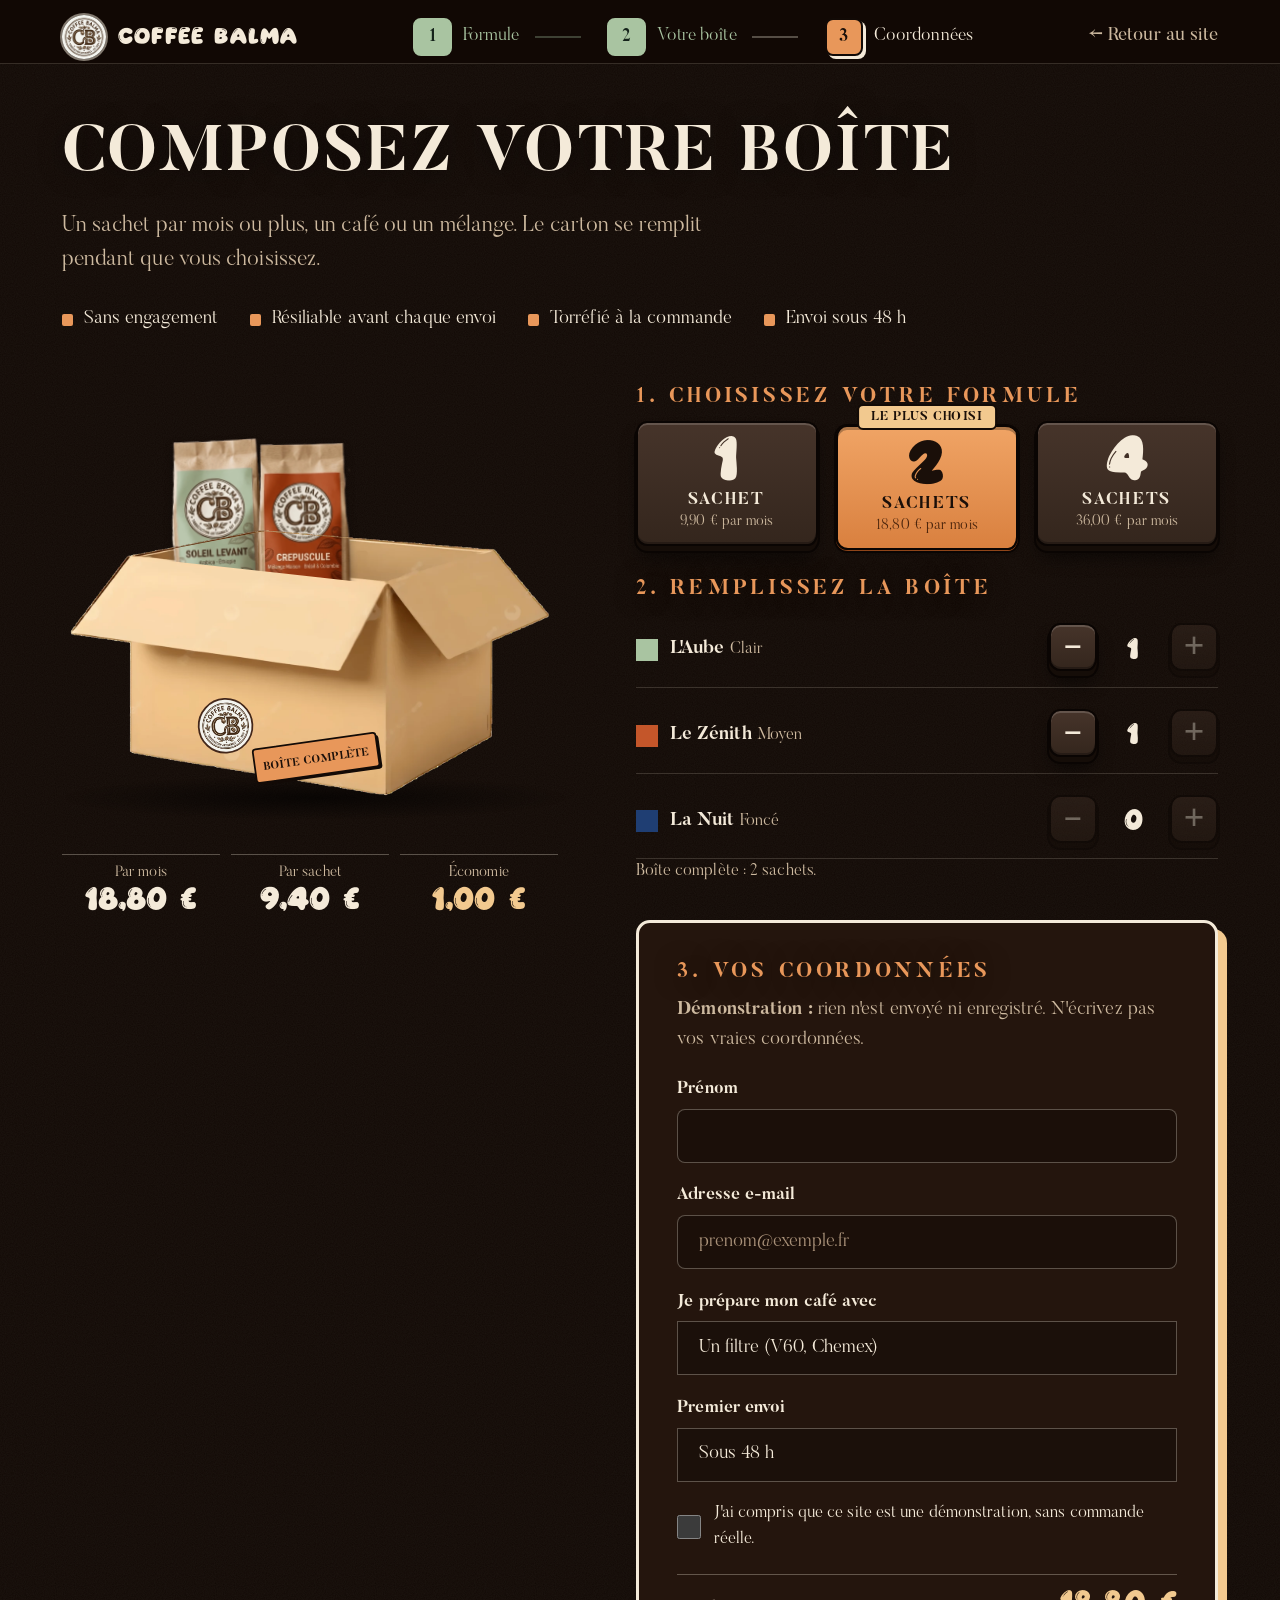
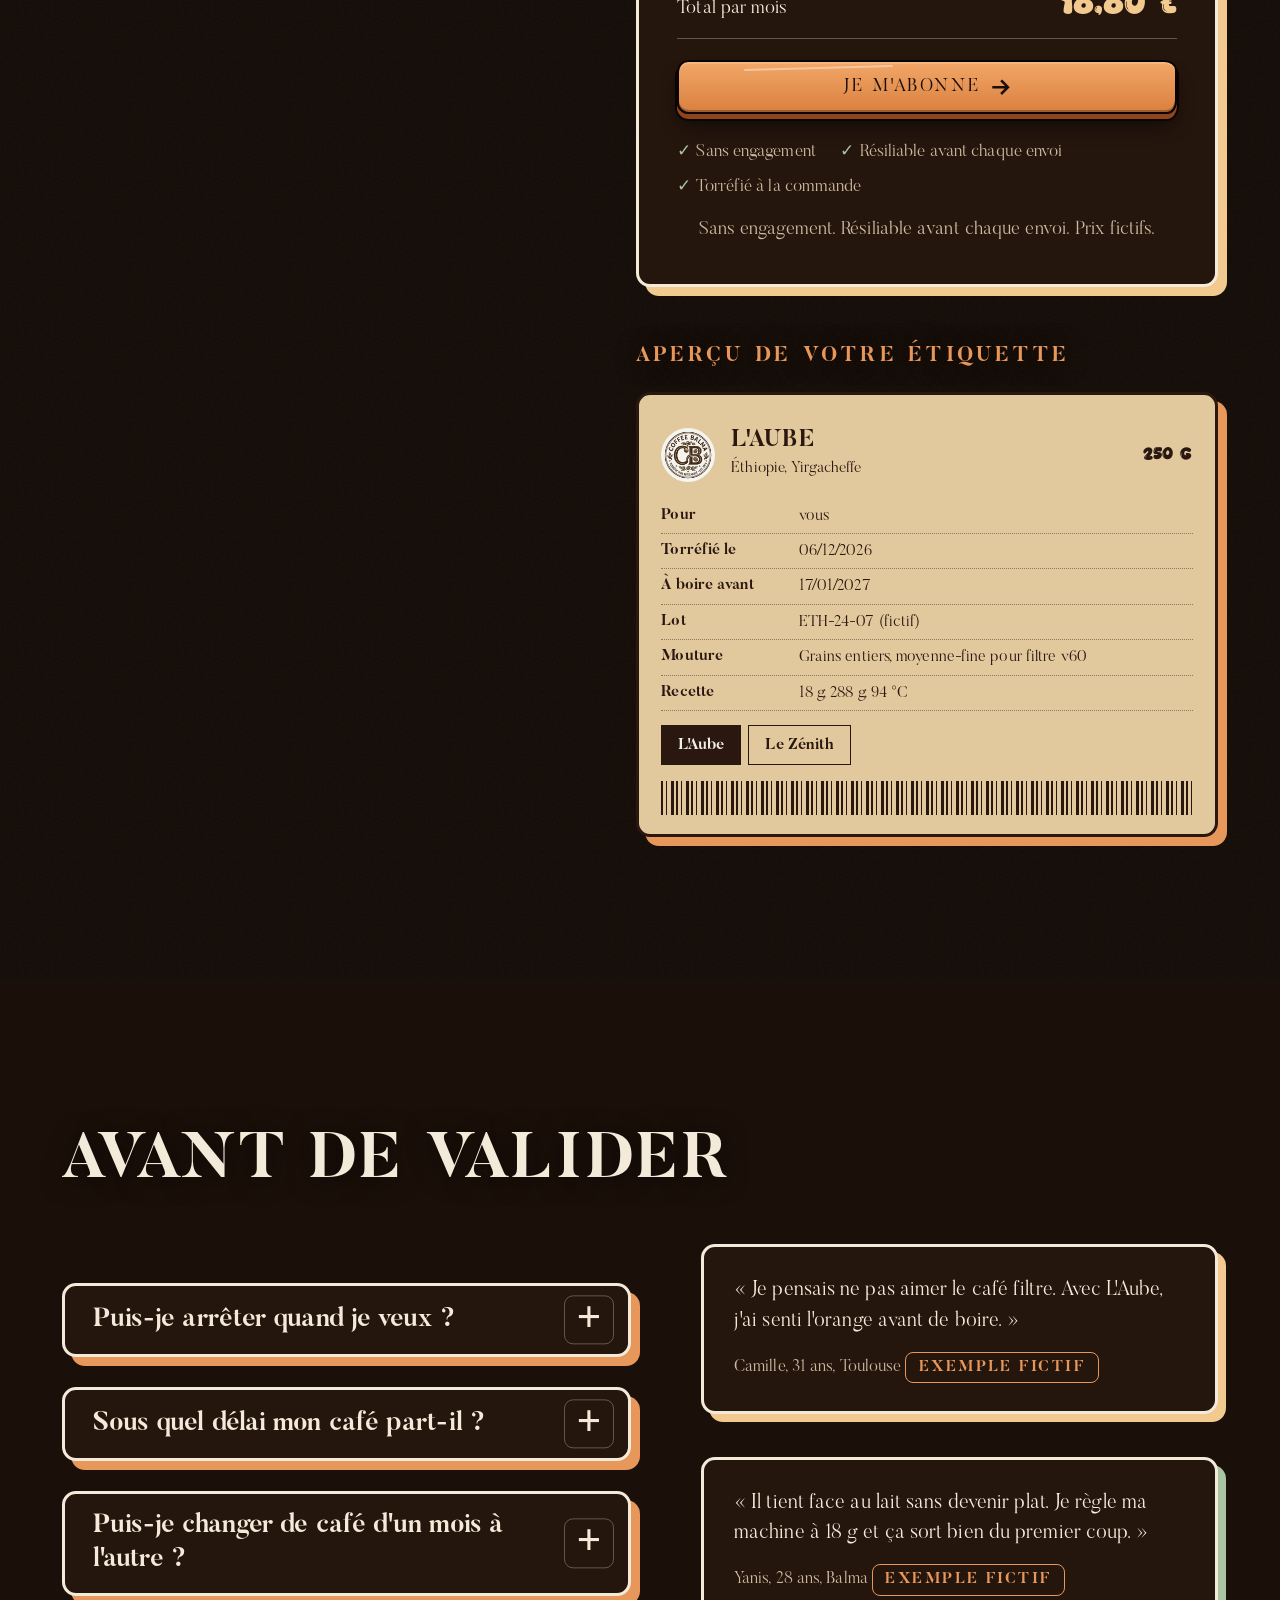
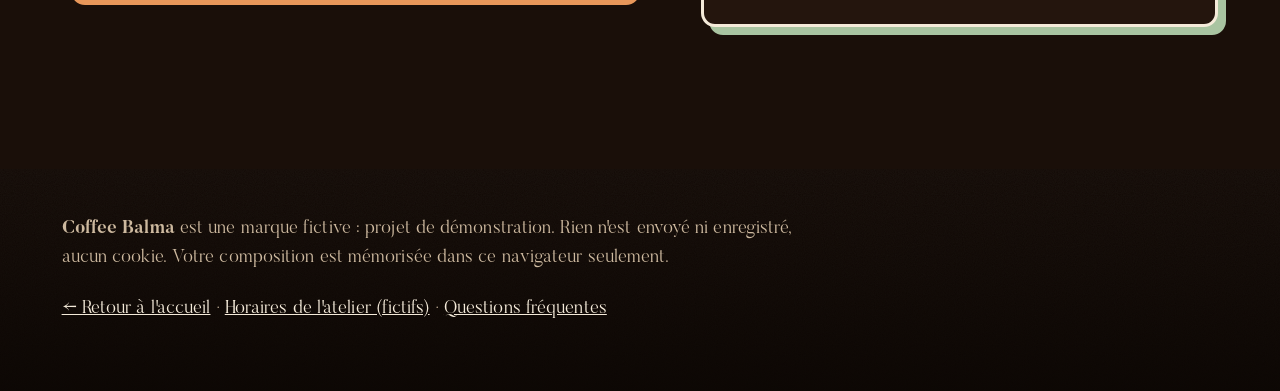
==== abonnement.html @ d4ac5055 "feat: page d'abonnement dédiée et vitrine orientée vente Découpe en deux pages : index.html (vitrine" ====
<!DOCTYPE html>
<html lang="fr">
<head>
<meta charset="utf-8">
<meta name="viewport" content="width=device-width, initial-scale=1">
<meta name="theme-color" content="#110905">
<title>Abonnement | Coffee Balma</title>
<meta name="description" content="Composez votre boîte Coffee Balma : un, deux ou quatre sachets par mois, sans engagement (démonstration, rien n'est envoyé).">
<link rel="icon" href="images/opt/logo-s.jpg" type="image/jpeg">
<link rel="preload" as="image" href="images/opt/logo-s.jpg" fetchpriority="high">
<link rel="preload" href="fonts/matcha-world.otf" as="font" type="font/otf" crossorigin>
<link rel="preload" href="fonts/butler-Rmn.woff2" as="font" type="font/woff2" crossorigin>
<link rel="preload" href="fonts/barlowc-700.woff2" as="font" type="font/woff2" crossorigin>
<script>
(function(){var r=document.documentElement;r.classList.add('js');
if(!matchMedia('(prefers-reduced-motion: reduce)').matches){r.classList.add('motion');}})();
</script>
<script>try{if(sessionStorage.getItem('cb-wipe'))document.documentElement.classList.add('cb-arrive')}catch(e){}</script>
<link rel="stylesheet" href="assets/site.css">

</head>
<body data-page="sub">
<a class="skip" href="#main">Aller au contenu</a>
<svg width="0" height="0" style="position:absolute" aria-hidden="true" focusable="false">
  <defs>
    <symbol id="tear" viewBox="0 0 1200 40" preserveAspectRatio="none"><path d="M0 40V24L40 17 95 26 150 14 220 23 280 12 350 25 410 15 470 24 540 13 600 22 660 14 730 25 790 16 850 24 920 12 990 23 1050 15 1110 25 1160 14 1200 21V40Z"/></symbol>
    <symbol id="arrow" viewBox="0 0 24 24"><path d="M3 12h16M13 5l7 7-7 7" fill="none" stroke="currentColor" stroke-width="3" stroke-linecap="square"/></symbol>
    <symbol id="book" viewBox="0 0 24 24"><path d="M4 4h7a2 2 0 0 1 2 2v14a2 2 0 0 0-2-2H4zM20 4h-7a2 2 0 0 0-2 2v14a2 2 0 0 1 2-2h7z" fill="none" stroke="currentColor" stroke-width="2.4" stroke-linejoin="round"/></symbol>
  </defs>
</svg>
<header class="topbar sub-bar">
  <div class="wrap">
    <a class="brand" href="index.html" data-wipe aria-label="Coffee Balma, retour à l'accueil"><img src="images/opt/logo-s.jpg" width="46" height="46" alt=""><span>Coffee Balma</span></a>
    <ol class="steps" id="steps" aria-label="Étapes de l'abonnement">
      <li class="on" aria-current="step"><b>1</b>Formule</li><li><b>2</b>Votre boîte</li><li><b>3</b>Coordonnées</li>
    </ol>
    <a class="sub-back" href="index.html" data-wipe>← Retour au site</a>
  </div>
  <div class="bar-prog" id="prog"></div>
</header>
<main id="main">
<section class="sub sub-page" id="abonnement" aria-labelledby="sub-h">
  <div class="wrap">
    <div class="sub-top">
      <h1 class="h2" id="sub-h">Composez votre boîte</h1>
      <p class="sub-lead">Un sachet par mois ou plus, un café ou un mélange. Le carton se remplit pendant que vous choisissez.</p>
      <ul class="assure-row"><li>Sans engagement</li><li>Résiliable avant chaque envoi</li><li>Torréfié à la commande</li><li>Envoi sous 48 h</li></ul>
    </div>
    <div class="resume" id="resume" hidden>
      <p><b>Vous aviez commencé une boîte.</b> <span id="resume-text"></span></p>
      <div class="resume-act"><button class="btn btn-sm btn-main" type="button" id="resume-yes">Reprendre</button><button class="btn btn-sm btn-line" type="button" id="resume-no">Recommencer</button></div>
    </div>
    <div class="sub-grid">
      <aside class="sub-aside" aria-label="Votre boîte">
        <div class="box" id="box" role="img" aria-label="Boîte en carton qui se remplit des sachets choisis">
              <svg id="box-svg" viewBox="140 430 1700 1430" aria-hidden="true" focusable="false">
                <defs>
                  <radialGradient id="bx-sh"><stop offset="0" stop-color="#000" stop-opacity=".6"/><stop offset="1" stop-color="#000" stop-opacity="0"/></radialGradient>
                  <clipPath id="bx-front"><path clip-rule="evenodd" d="M0 0H2000V2000H0Z M373 1011L833 924L1613 987L1247 1107Z"/></clipPath>
                  <clipPath id="bx-logo"><circle r="92"/></clipPath>
                </defs>
                <ellipse cx="1010" cy="1836" rx="860" ry="74" fill="url(#bx-sh)"/>
                <image href="images/opt/carton.webp" width="2000" height="2000"/>
                <g id="bx-ghosts"></g><g id="bx-bags"></g>
                <image href="images/opt/carton.webp" width="2000" height="2000" clip-path="url(#bx-front)"/>
                <g transform="translate(700 1590) rotate(-3)"><image href="images/opt/logo-s.jpg" x="-92" y="-92" width="184" height="184" clip-path="url(#bx-logo)"/><circle r="92" fill="none" stroke="#43271a" stroke-width="6"/></g>
                <g class="bx-seal" transform="translate(1010 1700) rotate(-8)"><rect x="-212" y="-58" width="424" height="116" rx="10" fill="#120a06" transform="translate(9 9)"/><rect x="-212" y="-58" width="424" height="116" rx="10" fill="#e8975a" stroke="#120a06" stroke-width="6"/><text y="16" text-anchor="middle" class="bx-seal-t">BOÎTE COMPLÈTE</text></g>
              </svg>
            </div>

        <dl class="board" id="board"></dl>
      </aside>
      <div class="sub-main">
        <form id="sub-form" novalidate aria-labelledby="sub-h">
          <div class="form-body">
            <fieldset style="border:0;margin:0;padding:0;min-width:0"><legend class="step-h">1. Choisissez votre formule</legend>
              <div class="plans" id="plans">
                <div class="plan"><input type="radio" name="plan" id="plan1" value="1"><label for="plan1"><b>1</b><span>sachet</span><em>9,90 € par mois</em></label></div>
                <div class="plan"><span class="plan-flag">Le plus choisi</span><input type="radio" name="plan" id="plan2" value="2" checked><label for="plan2"><b>2</b><span>sachets</span><em>18,80 € par mois</em></label></div>
                <div class="plan"><input type="radio" name="plan" id="plan4" value="4"><label for="plan4"><b>4</b><span>sachets</span><em>36,00 € par mois</em></label></div>
              </div></fieldset>
            <h2 class="step-h" style="margin-top:1.6rem">2. Remplissez la boîte</h2>
            <div class="mix" id="mix"></div>
            <p class="mix-note" id="mix-note" aria-live="polite"></p>
                                    

            <div class="form-card">
              <h2 class="step-h">3. Vos coordonnées</h2>
              <p class="hint"><b>Démonstration :</b> rien n'est envoyé ni enregistré. N'écrivez pas vos vraies coordonnées.</p>
              <div class="form-grid">
                <div class="field"><label for="f-name">Prénom</label><input type="text" id="f-name" name="prenom" autocomplete="off" aria-describedby="e-name"><p class="err" id="e-name">Indiquez un prénom, par exemple Camille.</p></div>
                <div class="field"><label for="f-mail">Adresse e-mail</label><input type="email" id="f-mail" name="mail" autocomplete="off" placeholder="prenom@exemple.fr" aria-describedby="e-mail"><p class="err" id="e-mail">Saisissez une adresse du type prenom@exemple.fr.</p></div>
                <div class="field"><label for="f-gear">Je prépare mon café avec</label><select id="f-gear" name="materiel"><option>Un filtre (V60, Chemex)</option><option>Un piston</option><option>Une machine espresso</option><option>Une cafetière italienne</option></select></div>
                <div class="field"><label for="f-start">Premier envoi</label><select id="f-start" name="envoi"><option>Sous 48 h</option><option>Au début du mois prochain</option></select></div>
                <div class="field"><div class="check"><input type="checkbox" id="f-ok" aria-describedby="e-ok"><label for="f-ok" style="margin:0;font-weight:400;font-size:.95rem">J'ai compris que ce site est une démonstration, sans commande réelle.</label></div><p class="err" id="e-ok">Cochez la case pour continuer.</p></div>
              </div>
              <div class="recap" aria-live="polite"><span>Total par mois</span><strong class="tabnum" id="recap-total">18,80 €</strong></div>
              <div class="form-actions"><button class="btn btn-main btn-block" type="submit">Je m'abonne <svg aria-hidden="true"><use href="#arrow"/></svg></button><ul class="trust"><li>Sans engagement</li><li>Résiliable avant chaque envoi</li><li>Torréfié à la commande</li></ul><p class="small-print">Sans engagement. Résiliable avant chaque envoi. Prix fictifs.</p></div>
            </div>
          </div>
          <div class="done" id="done" role="status" tabindex="-1">
            <div class="rain" id="rain" aria-hidden="true"></div>
            <h2>Bienvenue, <span id="done-name"></span></h2>
            <p id="done-text"></p>
            <ol class="next" id="next-steps"></ol>
            <p class="fiction">Rien n'a été envoyé ni enregistré : ce site est une démonstration.</p>
            <div class="done-actions"><a class="btn btn-main" href="index.html" data-wipe>Retour à l'accueil</a><button class="btn btn-line" type="button" id="done-reset">Composer une autre boîte</button></div>
          </div>
        </form>
        <div class="label-wrap"><h2 class="step-h">Aperçu de votre étiquette</h2>
        <div class="label" id="bag-label">
          <div class="lb-top"><img src="images/opt/logo-s.jpg" width="54" height="54" alt=""><div><b id="lb-cafe">Le Zénith</b><span id="lb-origin">Colombie, Huila</span></div><span class="lb-w">250 g</span></div>
          <dl class="lb-rows" id="lb-rows"></dl>
          <div class="lb-tabs" id="lb-tabs" role="group" aria-label="Étiquette d'un autre café de la boîte"></div>
          <div class="lb-bars" aria-hidden="true"></div>
        </div>
        </div>
      </div>
    </div>
  </div>
</section>
<section class="sub-proof" aria-labelledby="proof-h"><div class="wrap">
  <h2 class="h2" id="proof-h">Avant de valider</h2>
  <div class="proof-grid">
    <div class="faq">
      <details><summary>Puis-je arrêter quand je veux ?</summary><p>Oui. L'abonnement est sans engagement. Vous pouvez le suspendre ou l'arrêter avant le prochain envoi, sans frais.</p></details>
      <details><summary>Sous quel délai mon café part-il ?</summary><p>Sous 48 h après votre commande. Les fournées sont de 6 kg : le café ne dort pas en stock.</p></details>
      <details><summary>Puis-je changer de café d'un mois à l'autre ?</summary><p>Oui. Vous recomposez votre boîte avant chaque envoi : un seul café, ou un mélange des trois.</p></details>
    </div>
    <div class="proof-notes">
      <figure class="proof-note"><blockquote>« Je pensais ne pas aimer le café filtre. Avec L'Aube, j'ai senti l'orange avant de boire. »</blockquote><figcaption>Camille, 31 ans, Toulouse <span class="sample">Exemple fictif</span></figcaption></figure>
      <figure class="proof-note"><blockquote>« Il tient face au lait sans devenir plat. Je règle ma machine à 18 g et ça sort bien du premier coup. »</blockquote><figcaption>Yanis, 28 ans, Balma <span class="sample">Exemple fictif</span></figcaption></figure>
    </div>
  </div>
</div></section>
</main>
<footer class="foot sub-foot on-dark"><div class="wrap">
  <p><strong>Coffee Balma</strong> est une marque fictive : projet de démonstration. Rien n'est envoyé ni enregistré, aucun cookie. Votre composition est mémorisée dans ce navigateur seulement.</p>
  <p><a href="index.html" data-wipe>← Retour à l'accueil</a> · <a href="index.html#atelier">Horaires de l'atelier (fictifs)</a> · <a href="index.html#faq">Questions fréquentes</a></p>
</div></footer>
<script src="assets/core.js"></script>
<script src="assets/nav.js"></script>
<script src="assets/subscribe.js"></script>
</body>
</html>
---- assets/site.css ----
/* Matcha World : titres uniquement, en majuscules (ses lettres accentuées manquent : elles retombent sur Barlow Condensed).
   Coolvetica : tous les textes. */
@font-face{font-family:"MatchaWorld";src:url("../fonts/matcha-world.otf") format("opentype"),url("../fonts/matcha-world.ttf") format("truetype");font-display:block;unicode-range:U+0020-007E,U+00B0,U+20AC}
@font-face{font-family:"BodoniXT";src:url("../fonts/bodoni-xt.ttf") format("truetype");font-display:swap}
@font-face{font-family:"BebasNeue";src:url("../fonts/bebas-neue.ttf") format("truetype");font-display:swap}
@font-face{font-family:"OptimusPrinceps";src:url("../fonts/optimus-princeps.ttf") format("truetype");font-display:swap}
@font-face{font-family:"Butler";src:url("../fonts/butler-Lgt.woff2") format("woff2");font-weight:300;font-style:normal;font-display:swap}
@font-face{font-family:"Butler";src:url("../fonts/butler-Rmn.woff2") format("woff2");font-weight:400;font-style:normal;font-display:swap}
@font-face{font-family:"Butler";src:url("../fonts/butler-Med.woff2") format("woff2");font-weight:500;font-style:normal;font-display:swap}
@font-face{font-family:"Butler";src:url("../fonts/butler-Bd.woff2") format("woff2");font-weight:700;font-style:normal;font-display:swap}
@font-face{font-family:"Barlow Condensed";font-weight:700;font-style:normal;font-display:swap;src:url("../fonts/barlowc-700.woff2") format("woff2");unicode-range:U+0000-00FF,U+0131,U+0152-0153,U+02BB-02BC,U+02C6,U+02DA,U+02DC,U+2000-206F,U+20AC,U+2122,U+2191,U+2193,U+2212,U+2215}

/* Parti pris : « crema ». Torréfaction de nuit, sur fond espresso. Les boutons et contrôles sont des bulles de verre liquide, comme les bulles de crema.
   Typographie : Billion Dreams (script pinceau) pour les titres, Barlow Condensed en capitales pour boutons, étiquettes et chiffres, Barlow pour les textes. */
:root{
  --bg:#110905; --bg-2:#1a0f09; --bg-3:#26150c; --ink:#f4ead9; --ink-soft:#cdb99f; --mute:#a89078;
  --crema:#f2c98f; --copper:#e8975a; --rust:#b3441b; --kraft:#d8bd91; --paper:#f3efe6; --ink-d:#2a1710;
  --line:rgba(244,234,217,.16); --line-s:rgba(244,234,217,.3);
  --f-display:"MatchaWorld","Barlow Condensed","Arial Narrow",sans-serif;
  --f-script:var(--f-display);
  --f-cond:var(--f-sans);
  --f-sans:"Butler","Iowan Old Style","Palatino Linotype",Georgia,serif,-apple-system,"Segoe UI",Roboto,Arial,sans-serif;
  --sh1:#c2501f;--sh2:#8a3217;--sh3:#4d1d0b;
  --gutter:clamp(1.25rem,5vw,3.5rem);
  --section:clamp(4.5rem,3rem + 7vw,9rem);
  --bar:64px; --d:clamp(28px,5.5vw,84px);
  --stage-h:calc(100vh - var(--bar));
  --ease:cubic-bezier(.16,1,.3,1); --pop:cubic-bezier(.34,1.56,.64,1);
  --grain:url("data:image/svg+xml,%3Csvg xmlns='http://www.w3.org/2000/svg' width='160' height='160'%3E%3Cfilter id='n'%3E%3CfeTurbulence type='fractalNoise' baseFrequency='.9' numOctaves='2' stitchTiles='stitch'/%3E%3CfeColorMatrix values='0 0 0 0 1 0 0 0 0 .85 0 0 0 0 .7 0 0 0 .05 0'/%3E%3C/filter%3E%3Crect width='160' height='160' filter='url(%23n)'/%3E%3C/svg%3E");
  --glass:radial-gradient(120% 150% at 28% 8%,rgba(255,255,255,.30),rgba(255,255,255,.06) 42%,rgba(255,255,255,.02) 62%,rgba(240,160,90,.16) 100%);
  --glass-on:radial-gradient(120% 150% at 28% 8%,rgba(255,235,200,.75),rgba(240,150,80,.78) 46%,rgba(190,80,30,.88) 100%);
  --rim:conic-gradient(from 200deg,rgba(255,255,255,.85),rgba(240,170,100,.6),rgba(120,190,210,.5),rgba(255,255,255,.85),rgba(240,120,150,.5),rgba(255,255,255,.85));
}
@supports (height:100svh){:root{--stage-h:calc(100svh - var(--bar))}}
*,*::before,*::after{box-sizing:border-box}
html{scroll-behavior:smooth;scroll-padding-top:calc(var(--bar) + 8px);-webkit-text-size-adjust:100%;background:var(--bg);color-scheme:dark}
body{margin:0;font-family:var(--f-sans);font-size:1.0625rem;line-height:1.55;color:var(--ink);background:var(--bg) var(--grain);overflow-x:clip;font-synthesis:none;-webkit-font-smoothing:antialiased}
body:has(dialog[open]){overflow:hidden}
img,svg,canvas{display:block;max-width:100%}
img{height:auto}
h1,h2,h3,h4{font-family:var(--f-script);font-weight:400;letter-spacing:.005em;line-height:1.12;margin:0;text-wrap:balance}
p{margin:0}
a{color:inherit}
button{font:inherit;color:inherit}
ul,ol{margin:0;padding:0;list-style:none}
b,strong{font-weight:600}
:focus-visible{outline:3px solid var(--crema);outline-offset:3px;border-radius:12px}
.wrap{width:min(100% - 2*var(--gutter),1200px);margin-inline:auto}
.sr{position:absolute;width:1px;height:1px;overflow:hidden;clip-path:inset(50%);white-space:nowrap}
.skip{position:absolute;left:-999px;top:0;z-index:300;background:var(--crema);color:var(--ink-d);padding:.9rem 1.2rem;font-weight:600}
.skip:focus{left:0}
.hand{font-family:var(--f-sans);font-weight:500;font-size:clamp(1.15rem,1rem + .5vw,1.4rem);line-height:1.45;color:var(--crema)}
.fiction{font-size:.875rem;color:var(--ink-soft)}
.fiction b{color:var(--copper);font-weight:600}
.eyebrow{font:600 .95rem/1 var(--f-cond);letter-spacing:.2em;text-transform:uppercase;color:var(--copper)}
.tabnum{font-variant-numeric:tabular-nums}
.num{font-family:var(--f-cond);font-weight:700}

/* ===== Boutons : bulles de verre liquide ===== */
.btn,.chip,.ans,.otab,.roast-pick button,.hud-b,.icon-btn,.stepper button{position:relative;isolation:isolate;border:0;color:var(--ink);cursor:pointer;background:var(--glass);backdrop-filter:blur(14px) saturate(1.5);-webkit-backdrop-filter:blur(14px) saturate(1.5);
  box-shadow:inset 0 1.5px 1px rgba(255,255,255,.55),inset 0 -12px 20px rgba(240,150,80,.16),inset 0 0 0 1px rgba(255,255,255,.12),0 16px 32px rgba(0,0,0,.5);
  transition:transform .5s var(--pop),box-shadow .35s,background .3s,color .2s}
.btn::before,.chip::before,.ans::before,.otab::before,.roast-pick button::before,.icon-btn::before,.stepper button::before,.seg label::before,.plan label::before{content:"";position:absolute;inset:0;border-radius:inherit;padding:1.5px;background:var(--rim);opacity:.8;-webkit-mask:linear-gradient(#000 0 0) content-box,linear-gradient(#000 0 0);-webkit-mask-composite:xor;mask:linear-gradient(#000 0 0) content-box exclude,linear-gradient(#000 0 0);pointer-events:none;z-index:-1}
.btn::after,.chip::after,.ans::after,.otab::after,.seg label::after,.plan label::after,.icon-btn::after{content:"";position:absolute;left:9%;top:7%;width:40%;height:34%;border-radius:50%;background:radial-gradient(ellipse at 50% 45%,rgba(255,255,255,.7),rgba(255,255,255,0) 72%);transform:rotate(-10deg);pointer-events:none;z-index:-1}
.btn{display:inline-flex;align-items:center;justify-content:center;gap:.7rem;min-height:58px;padding:.5rem 2.1rem;border-radius:999px;font:400 1.6rem/1 var(--f-script);letter-spacing:.02em;text-decoration:none}
.btn:hover{transform:scale(1.07,.93)}
.btn:active{transform:scale(.94,1.06);transition-duration:.12s}
.btn svg{width:1.15em;height:1.15em;flex:none;transition:transform .35s var(--pop)}
.btn:hover svg{transform:translateX(5px)}
.btn-main{background:var(--glass-on);color:#fff;text-shadow:0 1px 0 rgba(80,25,5,.5);box-shadow:inset 0 1.5px 1px rgba(255,255,255,.8),inset 0 -14px 22px rgba(120,40,10,.45),inset 0 0 0 1px rgba(255,220,170,.4),0 18px 44px rgba(224,137,74,.38),0 0 0 6px rgba(224,137,74,.08)}
.btn-line,.btn-cream{}
.btn-sm{min-height:48px;padding:.3rem 1.4rem;font-size:1.3rem}
.btn-block{width:100%}
.link-btn{background:none;border:0;padding:0;min-height:48px;font-weight:600;text-decoration:underline;text-underline-offset:4px;text-decoration-thickness:2px;cursor:pointer;color:var(--crema)}
.link-btn:hover{color:#fff}
.pop-b{position:absolute;border-radius:50%;pointer-events:none;border:1.5px solid rgba(255,235,200,.85);background:radial-gradient(circle at 30% 30%,rgba(255,255,255,.6),rgba(255,255,255,0) 60%);animation:pop-b .8s ease-out forwards;z-index:3}
@keyframes pop-b{from{transform:translate(0,0) scale(.3);opacity:1}to{transform:translate(var(--tx),var(--ty)) scale(1);opacity:0}}
.icon-btn{display:inline-flex;align-items:center;justify-content:center;gap:.5rem;min-width:48px;min-height:48px;padding:0 .8rem;border-radius:999px;font:600 .9rem/1 var(--f-cond);letter-spacing:.14em;text-transform:uppercase}
.icon-btn:hover{transform:scale(1.08,.92)}
.icon-btn[aria-pressed="true"]{background:var(--glass-on);color:#fff}
.icon-btn svg{width:22px;height:22px;flex:none}
.icon-btn .lbl{display:none}

/* ===== Barre ===== */
.topbar{position:sticky;top:0;z-index:70;height:var(--bar);background:rgba(17,9,5,.55);backdrop-filter:blur(18px) saturate(1.4);-webkit-backdrop-filter:blur(18px) saturate(1.4);border-bottom:1px solid var(--line)}
.topbar .wrap{display:flex;align-items:center;justify-content:space-between;gap:.6rem;height:100%}
.bar-prog{position:absolute;left:0;bottom:-1px;height:3px;width:100%;background:linear-gradient(90deg,var(--copper),var(--crema));transform-origin:0 50%;transform:scaleX(0)}
.brand{display:flex;align-items:center;gap:.7rem;text-decoration:none;min-height:48px;min-width:48px;font:400 1.7rem/1 var(--f-script)}
.brand img{width:44px;height:44px;border-radius:50%;box-shadow:0 0 0 2px rgba(244,234,217,.5)}
.brand span{display:none}
.nav-d{display:none}
.bar-tools{display:flex;align-items:center;gap:.5rem}
.menu-pop{position:fixed;inset:var(--bar) 0 auto 0;margin:0;width:100%;max-width:none;border:0;border-bottom:1px solid var(--line);background:rgba(17,9,5,.92);backdrop-filter:blur(20px);padding:1rem var(--gutter) 1.4rem;color:var(--ink)}
.menu-pop::backdrop{background:rgba(0,0,0,.5)}
.menu-pop a{display:flex;align-items:center;min-height:56px;font:400 2rem/1 var(--f-script);text-decoration:none;border-bottom:1px solid var(--line)}
.menu-pop a:hover{color:var(--crema)}

.motion .pin{position:sticky;top:var(--bar);height:var(--stage-h)}

/* ===== Animation d'arrivée : la fiche de fournée ===== */
.intro{display:none}
.motion .intro{display:block;position:fixed;inset:0;z-index:500;overflow:hidden}
.intro::before,.intro::after{content:"";position:absolute;left:0;right:0;height:50.2%;background:rgba(17,9,5,.95);transition:transform .95s cubic-bezier(.76,0,.24,1) .2s;z-index:0}
.intro::before{top:0}
.intro::after{bottom:0}
.intro.go::before{transform:translateY(-101%)}
.intro.go::after{transform:translateY(101%)}
.intro.out{visibility:hidden;pointer-events:none}
.ti-wrap{position:absolute;inset:0;z-index:1;padding:clamp(1.5rem,4vw,3.5rem);display:grid;grid-template-rows:auto 1fr auto;gap:1rem;transition:opacity .3s}
.intro.go .ti-wrap{opacity:0}
.ticket-i{justify-self:start;min-width:min(100%,27rem);border:1px solid var(--line-s);padding:1rem 1.2rem;font:500 .95rem/1.5 var(--f-sans);transition:border-color .2s}
.ticket-i .ti-head{font:600 1rem var(--f-cond);letter-spacing:.2em;text-transform:uppercase;color:var(--copper);border-bottom:1px dashed var(--line-s);padding-bottom:.5rem;margin-bottom:.5rem}
.ti-rows{margin:0}
.ti-rows div{display:grid;grid-template-columns:6.5rem 1fr;padding:.12rem 0}
.ti-rows dt{color:var(--mute)}
.ti-rows dd{margin:0;font-weight:600;font-variant-numeric:tabular-nums}
.intro.crack .ticket-i{border-color:var(--copper)}
.ti-flash{position:absolute;inset:0;background:var(--copper);opacity:0;pointer-events:none;z-index:2}
.intro.crack .ti-flash{animation:flash .6s ease-out}
@keyframes flash{0%{opacity:.2}100%{opacity:0}}
.ti-chart{position:relative;align-self:end;width:100%;height:min(44vh,380px)}
.ti-chart::after{content:"";position:absolute;left:0;right:0;bottom:0;height:1px;background:var(--line-s)}
.ti-curve{position:absolute;inset:0;width:100%;height:100%;overflow:visible}
.ti-curve path{fill:none;stroke:var(--copper);stroke-width:3;vector-effect:non-scaling-stroke;stroke-linecap:round;stroke-linejoin:round}
.ti-dot{position:absolute;left:0;top:0;width:12px;height:12px;margin:-6px 0 0 -6px;background:var(--crema);will-change:transform}
.ti-big{display:flex;align-items:baseline;gap:1.2rem;font:700 clamp(5rem,13vw,12rem)/.85 var(--f-cond);color:var(--ink)}
.ti-big small{font-size:.3em;color:var(--copper)}
.ti-big em{font:500 clamp(1rem,1.4vw,1.4rem)/1.3 var(--f-sans);font-style:normal;color:var(--ink-soft);letter-spacing:0}
.intro .skip-i{position:absolute;right:clamp(1.5rem,4vw,3.5rem);top:clamp(1.5rem,4vw,3.5rem);z-index:3}
/* ===== Scène A : plongée dans les grains ===== */
.hero-track{position:relative}
.motion .hero-track{height:calc(var(--stage-h)*2.6)}
.hero-stage{position:relative;overflow:clip;isolation:isolate;min-height:var(--stage-h);background:#0c0603;display:flex;flex-direction:column;justify-content:center}
.motion .hero-stage{min-height:0}
.hero-bg{position:absolute;inset:-3%;z-index:0}
.hero-bg img{width:100%;height:100%;object-fit:cover;filter:brightness(.6) saturate(1.15)}
.hero-vig{position:absolute;inset:0;z-index:1;background:radial-gradient(85% 75% at 50% 48%,rgba(12,6,3,0) 0%,rgba(12,6,3,.55) 72%,rgba(12,6,3,.95) 100%),linear-gradient(180deg,rgba(12,6,3,.55),rgba(12,6,3,0) 28%,rgba(12,6,3,.9))}
.fbeans{position:absolute;inset:0;z-index:2;pointer-events:none}
.fb{position:absolute;left:var(--x);top:var(--y);width:var(--s);aspect-ratio:100/140;filter:blur(var(--b,0px))}
.fb svg{width:100%;height:100%;transform:rotate(var(--r));filter:drop-shadow(0 18px 18px rgba(0,0,0,.5))}
.hero-intro{position:relative;z-index:4;display:grid;gap:clamp(.7rem,2svh,1.3rem);justify-items:start;padding:clamp(1.2rem,4svh,3rem) var(--gutter) clamp(2rem,6svh,4rem);width:min(100%,1320px);margin-inline:auto}
.hero-word{display:grid;font-size:min(25vw,17svh);line-height:.92;padding-top:.04em;text-shadow:0 8px 40px rgba(0,0,0,.6)}
.hero-word .w{display:block;padding:.08em .15em .12em 0;margin-right:-.15em}
.hero-word .b{padding-left:.7em;color:var(--crema)}
.motion .hero-word .w>span{display:block;transform:translateY(105%);opacity:0;transition:transform 1.2s var(--ease),opacity .8s}
.motion .hero-word .w{overflow:clip}
.motion .ready .hero-word .w>span{transform:none;opacity:1}
.motion .ready .hero-word .b>span{transition-delay:.18s}
.hero-tag{max-width:26ch;font-size:clamp(1.25rem,1.05rem + .8vw,1.6rem);color:var(--ink);font-family:var(--f-sans);font-weight:500;line-height:1.45}
.hero-cta{display:flex;flex-wrap:wrap;gap:.9rem 1rem;align-items:center}
.motion .hero-tag,.motion .hero-cta .btn,.motion .hero-price{opacity:0;transform:translateY(24px) scale(.9);transition:transform .9s var(--pop),opacity .6s}
.motion .ready .hero-tag{opacity:1;transform:none;transition-delay:.45s}
.motion .ready .hero-cta .btn{opacity:1;transform:none}
.motion .ready .hero-cta .btn:nth-child(1){transition-delay:.7s}
.motion .ready .hero-cta .btn:nth-child(2){transition-delay:.85s}
.motion .ready .hero-price{opacity:1;transform:none;transition-delay:1s}
.motion .ready .hero-cta .btn:hover{transition-delay:0s}
.hero-price{font-size:.95rem;color:var(--ink-soft);max-width:44ch;line-height:1.4}
.hero-price b{color:var(--crema)}
.badge{position:absolute;z-index:4;right:var(--gutter);top:.9rem;width:clamp(92px,24vw,168px);aspect-ratio:1}
@media (min-width:900px){.badge{top:auto;bottom:clamp(1.5rem,5svh,3.5rem)}}
.badge svg{position:absolute;inset:0;width:100%;height:100%;animation:spin 30s linear infinite}
.badge text{font:600 11.4px var(--f-cond);letter-spacing:.2em;fill:var(--ink);text-transform:uppercase}
.badge img{position:absolute;inset:19%;width:62%;height:62%;border-radius:50%;box-shadow:0 0 0 2px rgba(244,234,217,.6),0 10px 30px rgba(0,0,0,.5)}
@keyframes spin{to{transform:rotate(360deg)}}
.scroll-b{position:absolute;z-index:4;left:50%;bottom:1.1rem;translate:-50% 0;display:none;width:44px;height:68px;border-radius:999px;border:1.5px solid var(--line-s);background:var(--glass);backdrop-filter:blur(8px)}
.scroll-b::after{content:"";position:absolute;left:50%;top:12px;width:12px;height:12px;margin-left:-6px;border-radius:50%;background:var(--crema);animation:bob 1.8s ease-in-out infinite}
@keyframes bob{50%{transform:translateY(26px);opacity:.3}}
.hero-outro{position:relative;z-index:5;padding:2rem var(--gutter) 3rem;width:min(100%,1320px);margin-inline:auto}
.hero-outro h2{font-size:clamp(2.8rem,1.4rem + 6vw,6.4rem);line-height:1.08;max-width:14ch;text-shadow:0 8px 40px rgba(0,0,0,.7)}
.hero-outro .btn{margin-top:1.4rem}
.motion .hero-outro{position:absolute;left:0;right:0;bottom:clamp(1.2rem,6svh,4rem);padding:0 var(--gutter);opacity:0;visibility:hidden}
.motion .scroll-b{display:block}
.hero-static-note{display:none}
@media (min-width:900px){.hero-word{font-size:min(13vw,22svh)}.hero-word .b{padding-left:1.4em}}

/* Bandeau */
.marquee-wrap{position:relative;z-index:2;padding-block:clamp(1.6rem,3vw,2.6rem);overflow:clip}
.marquee{width:106%;margin-left:-3%;transform:rotate(-1.6deg);overflow:hidden;white-space:nowrap;background:linear-gradient(90deg,#8d3a15,#c56a2c,#8d3a15);box-shadow:0 14px 40px rgba(0,0,0,.5),inset 0 1px 0 rgba(255,255,255,.3)}
.marquee-in{display:inline-flex;align-items:center;animation:run 50s linear infinite;padding-block:.65rem}
.marquee:hover .marquee-in{animation-play-state:paused}
.marquee span{display:inline-flex;align-items:center;gap:1.4rem;padding-right:1.4rem;font:700 clamp(1.4rem,1rem + 1.6vw,2.2rem)/1.15 var(--f-cond);letter-spacing:.14em;text-transform:uppercase;color:#fff3e0}
.marquee svg{width:.7em;height:1em;fill:#2a1208;flex:none;transform:rotate(30deg)}
@keyframes run{to{transform:translateX(-50%)}}

.sec{padding-block:var(--section)}
.h2{font-size:clamp(3rem,1.6rem + 6.6vw,7rem);line-height:1.08;padding-top:.05em}
.lead{font-size:clamp(1.5rem,1.2rem + 1.2vw,2.1rem)}
.diag{position:relative;clip-path:polygon(0 var(--d),100% 0,100% calc(100% - var(--d)),0 100%);margin-block:calc(-1*var(--d)/2);padding-block:calc(var(--section) + var(--d)/2)}
.diag-up{clip-path:polygon(0 0,100% var(--d),100% 100%,0 calc(100% - var(--d)))}
.tear{display:none}

/* ===== Histoire ===== */
.story{position:relative;padding-top:calc(var(--section)*.7);padding-bottom:var(--section)}
.story-top{display:grid;gap:1.6rem;align-items:end}
.story-top .h2 span{color:var(--crema)}
.points{margin-top:clamp(2.4rem,6vw,5rem);display:grid;gap:clamp(1rem,2vw,1.6rem)}
.point{position:relative;display:grid;gap:.4rem 2rem;padding:clamp(1.4rem,3vw,2.2rem);border-radius:36px 120px 36px 120px;background:var(--glass);backdrop-filter:blur(12px);box-shadow:inset 0 1.5px 1px rgba(255,255,255,.35),inset 0 0 0 1px rgba(255,255,255,.1),0 24px 50px rgba(0,0,0,.4);align-items:center;overflow:hidden}
.point::after{content:"";position:absolute;left:5%;top:4%;width:30%;height:30%;border-radius:50%;background:radial-gradient(ellipse,rgba(255,255,255,.3),rgba(255,255,255,0) 70%);pointer-events:none}
.point .big{font:700 clamp(4.8rem,3rem + 9vw,10rem)/.9 var(--f-cond);color:var(--crema);letter-spacing:-.01em}
.point .big small{font-size:.38em;margin-left:.08em;color:var(--copper);letter-spacing:.06em;text-transform:uppercase}
.point h3{font-size:clamp(2rem,1.5rem + 2vw,3.2rem)}
.point p{max-width:46ch;margin-top:.5rem;color:var(--ink-soft)}
@media (min-width:900px){
  .story-top{grid-template-columns:1.25fr 1fr;gap:4rem}
  .point{grid-template-columns:minmax(0,.8fr) minmax(0,1.2fr)}
  .point:nth-child(2){margin-left:clamp(0rem,9vw,8rem);border-radius:120px 36px 120px 36px}
  .point:nth-child(3){margin-left:clamp(0rem,18vw,16rem)}
}
.story-sign{margin-top:1.8rem;display:flex;flex-wrap:wrap;align-items:center;gap:.8rem 1.4rem}
.sample{display:inline-block;font:600 .9rem/1 var(--f-cond);letter-spacing:.16em;text-transform:uppercase;color:var(--copper);border:1.5px solid var(--copper);padding:.4rem .7rem;border-radius:999px}

.bleed{position:relative;height:clamp(340px,72svh,700px);overflow:clip;background:var(--bg);color:var(--ink)}
.bleed img{position:absolute;left:0;top:-10%;width:100%;height:120%;object-fit:cover;will-change:transform;filter:brightness(.7)}
.bleed::after{content:"";position:absolute;inset:0;background:linear-gradient(90deg,rgba(17,9,5,.85),rgba(17,9,5,.1) 75%),linear-gradient(0deg,rgba(17,9,5,.9),rgba(17,9,5,0) 40%)}
.bleed .wrap{position:relative;z-index:2;height:100%;display:flex;flex-direction:column;justify-content:flex-end;padding-bottom:clamp(2rem,6vw,4.4rem)}
.bleed h2{font-size:clamp(2.8rem,1.2rem + 7vw,7.6rem);max-width:13ch;line-height:1.08;padding-top:.06em}
.bleed p{margin-top:1rem;font-size:.9rem;color:var(--ink-soft)}

/* ===== Scène B ===== */
.sb-track{position:relative}
.motion .sb-track{height:calc(var(--stage-h)*6.4)}
.sb-stage{position:relative;background:radial-gradient(70% 60% at 25% 40%,rgba(224,137,74,.16),rgba(17,9,5,0) 70%),var(--bg);overflow:clip}
.sb-head{padding:calc(var(--section)*.6) 0 1.5rem}
.motion .sb-head{position:absolute;width:1px;height:1px;overflow:hidden;clip-path:inset(50%);padding:0}
.sb-hud{display:none}
.motion .sb-hud{display:flex;position:absolute;z-index:8;left:var(--gutter);right:var(--gutter);top:.5rem;gap:.35rem}
.sb-hud button{flex:1;min-height:48px;padding:.2rem .3rem;background:none;border:0;border-top:3px solid var(--line);cursor:pointer;text-align:left;font:600 .85rem/1.1 var(--f-cond);letter-spacing:.14em;text-transform:uppercase;color:var(--mute);transition:color .2s,border-color .2s}
.sb-hud button b{display:block;font:700 1.25rem var(--f-cond);color:inherit}
.sb-hud button span{display:none}
.sb-hud button[aria-current="step"]{color:var(--crema);border-top-color:var(--copper)}
.sb-s{position:relative;display:grid;gap:1.4rem;padding:2.4rem var(--gutter) 3rem;width:min(100%,1200px);margin-inline:auto;border-top:1px solid var(--line)}
.motion .sb-s{position:absolute;inset:0;border:0;grid-template-rows:minmax(0,38%) auto minmax(0,1fr);gap:.7rem;padding:3.6rem var(--gutter) 1rem}
.sb-media{position:relative;overflow:hidden;aspect-ratio:4/3;border-radius:9999px;background:var(--bg-3);box-shadow:0 0 0 1.5px rgba(255,255,255,.5),0 0 0 8px rgba(255,255,255,.06),0 30px 80px rgba(0,0,0,.6),0 0 90px rgba(224,137,74,.2)}
.sb-media::after{content:"";position:absolute;inset:0;border-radius:inherit;box-shadow:inset 0 3px 3px rgba(255,255,255,.5),inset 0 -30px 50px rgba(240,150,80,.22);pointer-events:none;background:radial-gradient(ellipse at 28% 12%,rgba(255,255,255,.32),rgba(255,255,255,0) 38%)}
.motion .sb-media{aspect-ratio:auto;min-height:0;width:min(100%,520px);justify-self:center}
.sb-media>img,.sb-media>.sb-art{position:absolute;inset:0;width:100%;height:100%;object-fit:cover}
.sb-art{display:grid;place-items:center;background:radial-gradient(circle at 50% 40%,#3a2214,#1a0f09)}
.sb-copy h3{font-size:clamp(2.6rem,1.6rem + 4vw,5rem);line-height:1.08;padding-top:.05em}
.sb-copy h3 i{font-style:normal;color:var(--crema)}
.sb-copy p{margin-top:.6rem;max-width:42ch;color:var(--ink-soft)}
.sb-panel{min-height:0;align-self:start}
.facts{display:grid;border-top:1px solid var(--line-s)}
.facts div{display:flex;justify-content:space-between;align-items:baseline;gap:1rem;padding:.55rem 0;border-bottom:1px solid var(--line);font-size:.98rem}
.facts dt{color:var(--ink-soft)}
.facts dd{margin:0;font-weight:600;text-align:right;color:var(--ink)}
.motion .sb-copy p{font-size:1rem;line-height:1.45}
.motion .sb-copy h3{font-size:clamp(2.4rem,1.3rem + 3.4vw,4rem)}
@media (max-width:899px){
  .motion .sb-copy p{max-width:none}
  .motion .sb-s[data-i="2"]{grid-template-rows:minmax(0,26%) auto minmax(0,1fr)}
  .motion .sb-s[data-i="2"] .sb-copy p{position:absolute;width:1px;height:1px;overflow:hidden;clip-path:inset(50%)}
  .motion .sb-s[data-i="2"] .sb-copy h3{font-size:clamp(2.2rem,9vw,2.8rem)}
}
@media (min-width:900px){
  .motion .sb-s{grid-template-columns:minmax(0,5fr) minmax(0,6fr);grid-template-rows:minmax(0,1fr) minmax(0,auto);column-gap:clamp(2rem,5vw,5rem);padding-top:4.4rem;padding-bottom:1.6rem}
  .motion .sb-media{grid-row:1/3;width:min(100%,520px);height:100%;align-self:stretch}
  .motion .sb-copy{align-self:end}
  .sb-hud button span{display:inline}
}
.sb-bean{position:absolute;z-index:2;right:10%;bottom:7%;width:clamp(64px,18vw,112px);aspect-ratio:1;border-radius:50%;display:grid;place-items:center;background:radial-gradient(circle at 30% 24%,rgba(255,255,255,.5),rgba(255,255,255,.08) 48%,rgba(17,9,5,.45));box-shadow:inset 0 2px 2px rgba(255,255,255,.6),0 0 0 1.5px rgba(255,235,200,.5),0 14px 30px rgba(0,0,0,.5)}
.sb-bean svg{width:50%;height:auto;transform:rotate(24deg)}
.bean-fill{fill:#7d8a4a;--crease:#2a1710}
.roast-read{display:flex;flex-wrap:wrap;gap:.2rem 1.4rem;align-items:center}
.roast-temp{font:700 clamp(3rem,2rem + 3vw,4.8rem)/.95 var(--f-cond);min-width:3.4ch;color:var(--crema)}
.roast-temp small{font-size:.45em;color:var(--copper);margin-left:.1em}
.roast-meta{font-size:.95rem;color:var(--ink-soft);display:grid}
.roast-meta b{color:var(--ink);font-family:var(--f-cond);font-size:1.3rem}
.chart{position:relative;margin-top:.3rem;aspect-ratio:360/178;width:100%}
.chart svg{position:absolute;inset:0;width:100%;height:100%;overflow:visible}
.axis text{font:500 10px var(--f-sans);fill:var(--mute)}
.axis line,.axis path{stroke:var(--line);stroke-width:1;fill:none}
.phase-lbl{font:600 11px var(--f-cond);fill:var(--ink-soft);letter-spacing:.12em;text-transform:uppercase}
.curve-glow{filter:drop-shadow(0 0 6px rgba(240,150,80,.9))}
.roast-pick{display:flex;gap:.5rem;margin-top:.6rem}
.roast-pick button{flex:1;min-height:48px;border-radius:999px;font:400 1.35rem/1 var(--f-script);letter-spacing:.02em}
.roast-pick button:hover{transform:scale(1.05,.95)}
.roast-pick button[aria-pressed="true"],.chip[aria-pressed="true"],.otab[aria-pressed="true"]{background:var(--glass-on);color:#fff;text-shadow:0 1px 0 rgba(80,25,5,.5)}
.degas{position:relative;height:84px;margin-top:.4rem}
.degas i{position:absolute;bottom:0;left:calc(var(--x)*1%);width:var(--s);height:var(--s);border:1.5px solid var(--crema);border-radius:50%;opacity:0;animation:bub 4.2s linear infinite;animation-delay:var(--d)}
@keyframes bub{0%{transform:translateY(0);opacity:0}15%{opacity:.9}100%{transform:translateY(-80px);opacity:0}}

/* ===== Cafés ===== */
.cafes{position:relative}
.cafes-head{padding:var(--section) 0 clamp(2rem,4vw,3.5rem)}
.cafes-head p{margin-top:1rem;max-width:30ch}
.cafe{position:relative;overflow:clip;padding-block:clamp(3.6rem,8vw,7rem);background:var(--cbg);color:var(--ink)}
.cafe-aube{--cbg:radial-gradient(60% 80% at 20% 30%,rgba(242,201,143,.22),rgba(26,15,9,0) 70%),var(--bg-2);--cac:#f6d9a8}
.cafe-zenith{--cbg:radial-gradient(60% 80% at 80% 30%,rgba(232,151,90,.28),rgba(26,15,9,0) 70%),#1f110a;--cac:var(--copper)}
.cafe-nuit{--cbg:radial-gradient(60% 80% at 20% 40%,rgba(179,68,27,.3),rgba(26,15,9,0) 70%),#150a06;--cac:#ef9a64}
.cafe-in{display:grid;gap:2rem;align-items:center}
.cafe-media{position:relative;justify-self:center;width:min(86%,460px);aspect-ratio:1;border-radius:50%;overflow:hidden;box-shadow:0 0 0 1.5px rgba(255,255,255,.55),0 0 0 10px rgba(255,255,255,.05),0 40px 90px rgba(0,0,0,.65),0 0 110px color-mix(in srgb,var(--cac) 30%,transparent)}
.cafe-media img{position:absolute;left:0;top:-8%;width:100%;height:116%;object-fit:cover;will-change:transform}
.cafe-media::after{content:"";position:absolute;inset:0;border-radius:50%;pointer-events:none;box-shadow:inset 0 4px 4px rgba(255,255,255,.5),inset 0 -40px 60px rgba(240,150,80,.22);background:radial-gradient(ellipse at 27% 12%,rgba(255,255,255,.4),rgba(255,255,255,0) 36%)}
.cafe-body{display:grid;gap:.9rem;align-content:start}
.cafe-meta{font:600 1.05rem/1.2 var(--f-cond);letter-spacing:.2em;text-transform:uppercase;color:var(--cac)}
.cafe h3{font-size:clamp(4.6rem,2.8rem + 10vw,11rem);line-height:1.02;padding-top:.06em}
.cafe .notes{font-size:clamp(1.2rem,1.05rem + .6vw,1.5rem);font-family:var(--f-sans);font-weight:500;line-height:1.4}
.cafe .notes b{color:var(--cac);font-weight:400}
.cafe-p{max-width:44ch;color:var(--ink-soft)}
.roast-scale{display:flex;align-items:center;gap:.7rem;font:600 .95rem/1 var(--f-cond);letter-spacing:.16em;text-transform:uppercase;color:var(--ink-soft)}
.roast-scale ul{display:flex;gap:.25rem}
.roast-scale li{width:20px;height:28px;color:var(--ink);opacity:.25}
.roast-scale li.on{opacity:1;color:var(--cac)}
.roast-scale svg{width:100%;height:100%;fill:currentColor;transform:rotate(22deg)}
.tags{display:flex;flex-wrap:wrap;gap:.45rem}
.tags li{font:600 .9rem/1 var(--f-cond);letter-spacing:.14em;text-transform:uppercase;border:1.5px solid var(--line-s);padding:.4rem .8rem;border-radius:999px;color:var(--ink-soft)}
.cafe-foot{display:flex;flex-wrap:wrap;align-items:center;gap:.8rem 1.4rem;margin-top:.4rem}
.price{font:700 clamp(2.8rem,2.2rem + 2vw,4rem)/1 var(--f-cond);color:var(--cac)}
.price small{font:500 .95rem var(--f-sans);margin-left:.4rem;color:var(--ink-soft)}
.cafe .kg{font-size:.85rem;color:var(--mute)}
@media (min-width:900px){
  .cafe-in{grid-template-columns:repeat(12,minmax(0,1fr));column-gap:2rem}
  .cafe-aube .cafe-media{grid-column:1/7;width:min(100%,520px)}
  .cafe-aube .cafe-body{grid-column:7/13}
  .cafe-zenith .cafe-media{grid-column:8/13;grid-row:1;width:min(100%,420px);margin-top:3rem}
  .cafe-zenith .cafe-body{grid-column:1/8;grid-row:1}
  .cafe-nuit .cafe-media{grid-column:1/6;width:min(100%,440px)}
  .cafe-nuit .cafe-body{grid-column:6/13}
}

/* ===== Fiche ===== */
dialog{padding:0;border:0;color:var(--ink);background:#1a0f09;max-width:none;max-height:none}
dialog::backdrop{background:rgba(5,2,1,.8);backdrop-filter:blur(6px)}
.fiche{width:min(100%,1040px);height:min(100%,100dvh);margin:auto;border:1px solid var(--line-s);overflow:auto;overscroll-behavior:contain;border-radius:0}
@media (min-width:700px){.fiche{height:min(92dvh,900px);border-radius:40px}}
.fiche-bar{position:sticky;top:0;z-index:4;display:flex;justify-content:space-between;align-items:center;gap:1rem;padding:.5rem .6rem .5rem 1.4rem;background:rgba(26,15,9,.85);backdrop-filter:blur(14px);border-bottom:1px solid var(--line)}
.fiche-bar p{font:600 .95rem/1.1 var(--f-cond);letter-spacing:.18em;text-transform:uppercase;color:var(--copper)}
.fiche-body{padding:clamp(1.2rem,4vw,2.6rem);display:grid;gap:2rem;align-content:start}
.fiche-title h2{font-size:clamp(3.4rem,2rem + 7vw,7rem);line-height:1.08;padding-top:.06em;border-bottom:1px solid var(--line-s);padding-bottom:.2em}
.fiche-title .sub{margin-top:.6rem;font-style:italic;color:var(--ink-soft)}
.fiche-grid{display:grid;gap:2rem;align-items:start}
.fiche-text{max-width:62ch}
.fiche-text .toc{border:1px solid var(--line-s);border-radius:28px;padding:1rem 1.3rem;margin-bottom:1.4rem;background:rgba(255,255,255,.04);font-size:.95rem}
.fiche-text .toc b{font:700 1.05rem var(--f-cond);letter-spacing:.18em;text-transform:uppercase;color:var(--copper)}
.fiche-text .toc ol{margin-top:.4rem;display:grid;counter-reset:t}
.fiche-text .toc li{counter-increment:t}
.fiche-text .toc a{display:inline-flex;align-items:center;min-height:48px;color:var(--crema);font-weight:600}
.fiche-text .toc a::before{content:counter(t) ". ";margin-right:.3rem;color:var(--ink)}
.fiche-text h3{font-size:clamp(2.2rem,1.6rem + 1.6vw,3rem);margin:1.6rem 0 .4rem;border-bottom:1px solid var(--line);padding-bottom:.1rem;padding-top:.06em;color:var(--crema)}
.fiche-text p{margin-bottom:.7rem;color:var(--ink-soft)}
.fiche-text sup{font-size:.7em;color:var(--copper);font-weight:600}
.fiche-text .refs{margin-top:1.6rem;font-size:.85rem;color:var(--mute);border-top:1px solid var(--line);padding-top:.7rem}
.infobox{border:1px solid var(--line-s);border-radius:32px;overflow:hidden;background:rgba(255,255,255,.04);font-size:.95rem}
.infobox h3{background:rgba(224,137,74,.2);padding:.6rem 1rem;font-size:1.9rem;border-bottom:1px solid var(--line-s);color:var(--crema)}
.infobox .ib-media img{width:100%;aspect-ratio:4/3;object-fit:cover}
.infobox dl{margin:0;padding:.3rem 1rem .6rem}
.infobox dl div{display:grid;grid-template-columns:minmax(0,7.5rem) minmax(0,1fr);gap:.8rem;padding:.45rem 0;border-bottom:1px dotted var(--line-s)}
.infobox dt{font-weight:600;color:var(--mute)}
.infobox dd{margin:0}
.profile{padding:.5rem 1rem 1rem;border-top:1px solid var(--line-s)}
.profile h4{font-size:1.7rem;margin-bottom:.4rem;color:var(--crema)}
.profile svg{width:100%;max-width:280px;margin-inline:auto;overflow:visible}
.profile .ax{stroke:var(--line-s);fill:none}
.profile .pl{fill:rgba(232,151,90,.35);stroke:var(--copper);stroke-width:2}
.profile text{font:600 11px var(--f-sans);fill:var(--ink)}
.fiche-actions{display:flex;flex-wrap:wrap;gap:.8rem;border-top:1px solid var(--line-s);padding-top:1.4rem}
@media (min-width:860px){.fiche-grid{grid-template-columns:minmax(0,1fr) 20rem}}

/* ===== Saveurs ===== */
.saveurs{position:relative;padding-block:var(--section);background:radial-gradient(60% 50% at 70% 50%,rgba(224,137,74,.14),rgba(17,9,5,0) 70%),var(--bg)}
.sv-grid{display:grid;gap:2.2rem;margin-top:2.4rem;align-items:center}
.wheel{position:relative;width:min(100%,520px);margin-inline:auto;aspect-ratio:1;filter:drop-shadow(0 30px 60px rgba(0,0,0,.6))}
.wheel svg{width:100%;height:100%;overflow:visible}
.wheel .seg{cursor:pointer;stroke:var(--bg);stroke-width:2.5;transition:filter .2s}
.wheel .seg:hover{filter:brightness(1.12)}
.wheel .seg.sel{fill:var(--rust)}
.wheel .fam{fill:rgba(255,255,255,.07);stroke:var(--bg);stroke-width:2.5;cursor:pointer}
.wheel .fam:hover{fill:rgba(255,255,255,.14)}
.wheel .fam.sel{fill:var(--copper)}
.wheel text{pointer-events:none;font:600 14.5px var(--f-sans);text-anchor:middle;dominant-baseline:middle}
.wheel .ftxt{font:700 13px var(--f-cond);letter-spacing:.12em;fill:var(--ink);text-transform:uppercase}
.wheel .fam.sel + .ftxt{fill:var(--ink-d)}
.wheel .hub{fill:var(--bg-2);stroke:var(--line-s);stroke-width:2}
.wheel .hubtxt{font:700 34px var(--f-cond);fill:var(--crema)}
.wheel .hubsub{font:600 11px var(--f-cond);letter-spacing:.2em;fill:var(--ink-soft);text-transform:uppercase}
.chips{display:grid;gap:1rem}
.chip-grp h3{font-size:1.8rem;margin-bottom:.4rem;display:flex;align-items:center;gap:.6rem}
.chip-grp h3 i{display:inline-block;width:16px;height:16px;border-radius:50%;background:var(--sw);box-shadow:0 0 0 2px rgba(255,255,255,.4)}
.chip-row{display:flex;flex-wrap:wrap;gap:.5rem}
.chip{min-height:48px;padding:.3rem 1.2rem;border-radius:999px;font-weight:600}
.chip:hover{transform:scale(1.07,.93)}
.reco{margin-top:1.6rem;border-top:1px solid var(--line-s);padding-top:1rem;display:grid;gap:.9rem}
.reco h3{font-size:clamp(2.2rem,1.6rem + 2vw,3.4rem);padding-top:.06em;color:var(--crema)}
.reco .bars,.result .bars{display:grid;gap:.5rem}
.bar-row{display:grid;grid-template-columns:5.6rem minmax(0,1fr) 2.8rem;gap:.7rem;align-items:center;font-weight:600;font-size:.95rem}
.bar-row .trk{height:14px;border-radius:999px;background:rgba(255,255,255,.08);box-shadow:inset 0 1px 2px rgba(0,0,0,.5);overflow:hidden}
.bar-row .trk i{display:block;height:100%;border-radius:999px;background:linear-gradient(90deg,var(--rust),var(--copper));transform-origin:0 50%;transform:scaleX(0);transition:transform .6s var(--pop)}
.bar-row.top .trk i{background:linear-gradient(90deg,var(--copper),var(--crema))}
.reco-actions{display:flex;flex-wrap:wrap;gap:.7rem;align-items:center}
@media (min-width:960px){.sv-grid{grid-template-columns:minmax(0,1.05fr) minmax(0,1fr);gap:clamp(2rem,5vw,5rem)}}

/* ===== Quiz : ticket papier sur fond kraft en diagonale ===== */
.quiz{position:relative;background:linear-gradient(160deg,#e2c79b,#c99f66);color:var(--ink-d);padding-block:var(--section)}
.quiz .h2{color:#2a1710}
.quiz .lead,.quiz .hand{color:#5a3216}
.quiz :focus-visible{outline-color:var(--rust)}
.quiz-grid{display:grid;gap:2.4rem;align-items:center}
.ticket-wrap{position:relative;justify-self:center;width:100%;max-width:640px}
.ticket{position:relative;color:var(--ink-d);background:var(--paper);padding:clamp(1.3rem,4vw,2.4rem);width:100%;border-radius:28px;box-shadow:0 30px 60px rgba(60,30,10,.4);-webkit-mask:radial-gradient(circle 16px at 0 82px,#0000 98%,#000) left/51% 100% no-repeat,radial-gradient(circle 16px at 100% 82px,#0000 98%,#000) right/51% 100% no-repeat;mask:radial-gradient(circle 16px at 0 82px,#0000 98%,#000) left/51% 100% no-repeat,radial-gradient(circle 16px at 100% 82px,#0000 98%,#000) right/51% 100% no-repeat}
.q-top{display:flex;justify-content:space-between;align-items:baseline;gap:1rem;border-bottom:2px dashed rgba(42,23,16,.4);padding-bottom:.7rem;margin-bottom:1.1rem}
.q-top b{font:700 1.1rem/1 var(--f-cond);letter-spacing:.18em;text-transform:uppercase}
.q-prog{display:flex;gap:.35rem;flex:1;max-width:11rem}
.q-prog i{flex:1;height:8px;border-radius:999px;background:rgba(42,23,16,.18)}
.q-prog i.on{background:var(--rust)}
.q-title{font-size:clamp(2.2rem,1.6rem + 2.4vw,3.2rem);margin-bottom:1rem;outline:none;padding-top:.05em;line-height:1.12}
.answers{display:grid;gap:.6rem}
.ticket .ans{display:flex;align-items:center;gap:.9rem;min-height:60px;padding:.55rem 1rem;text-align:left;font-size:1.05rem;font-weight:500;border-radius:999px;color:var(--ink-d);background:linear-gradient(180deg,#fff,#f0e4cf);box-shadow:inset 0 1.5px 1px #fff,inset 0 -8px 14px rgba(200,150,90,.25),0 0 0 1.5px rgba(42,23,16,.5),0 8px 16px rgba(60,30,10,.2);backdrop-filter:none}
.ticket .ans::before,.ticket .ans::after{display:none}
.ticket .ans:hover{background:var(--glass-on);color:#fff;transform:translateX(6px) scale(1.02,.98)}
.ans .k{flex:none;width:2.1rem;height:2.1rem;border-radius:50%;display:grid;place-items:center;border:2px solid currentColor;font:700 1.1rem var(--f-cond)}
.q-back{margin-top:.6rem;color:var(--rust-2,#7a2d10)}
.ticket .link-btn{color:#7a2d10}
.result .sample{margin-bottom:.8rem;color:var(--rust);border-color:var(--rust)}
.result h3{font-size:clamp(3.6rem,2.2rem + 5vw,6rem);line-height:1.08;padding-top:.06em}
.result p{margin:.5rem 0 1rem}
.result .recipe{margin:1rem 0;border-top:2px dashed rgba(42,23,16,.4);border-bottom:2px dashed rgba(42,23,16,.4);padding:.7rem 0;display:grid;grid-template-columns:repeat(3,minmax(0,1fr));gap:.4rem;text-align:center}
.result .recipe b{display:block;font:700 2rem/1 var(--f-cond)}
.result .recipe span{font-size:.85rem;color:#5a3216}
.result .fiction{color:#5a3216}
.ticket .bar-row .trk{background:rgba(42,23,16,.12);box-shadow:none}
.result .row{display:flex;flex-wrap:wrap;gap:.7rem}
.ticket .btn{color:var(--ink-d);box-shadow:inset 0 1.5px 1px #fff,inset 0 -10px 18px rgba(200,150,90,.3),0 0 0 1.5px rgba(42,23,16,.55),0 10px 22px rgba(60,30,10,.25);background:linear-gradient(180deg,#fff,#f0e4cf);backdrop-filter:none}
.ticket .btn::before,.ticket .btn::after{display:none}
.ticket .btn.is-main,.ticket .btn:first-child{}
.q-side p{max-width:28ch;margin-top:1rem}
.q-side .beans{margin-top:2rem;display:flex;gap:1.4rem;align-items:flex-end}
.q-side .beans div{text-align:center}
.q-side .beans svg{width:46px;height:64px;margin:0 auto .3rem;filter:drop-shadow(0 8px 8px rgba(60,30,10,.35))}
.q-side .beans span{font:700 1.2rem/1 var(--f-cond);letter-spacing:.14em;text-transform:uppercase;display:block}
.q-side .beans small{font-size:.85rem}
@media (min-width:960px){.quiz-grid{grid-template-columns:minmax(0,1fr) minmax(0,1.1fr);gap:4rem}}

/* ===== Origines : carte en grains ===== */
.origins{position:relative;padding-block:var(--section);background:var(--bg-2) var(--grain)}
.origins .lead{color:var(--ink-soft);max-width:34ch;margin-top:1rem}
.map-grid{display:grid;gap:1.6rem;margin-top:2.2rem}
.map{position:relative;overflow:hidden;aspect-ratio:4/3;border-radius:36px;background:radial-gradient(90% 90% at 50% 50%,#c99f66,#9c7140 70%,#6e4a28);box-shadow:inset 0 3px 3px rgba(255,255,255,.35),inset 0 -30px 60px rgba(60,25,5,.5),0 30px 70px rgba(0,0,0,.55)}
.map-view{position:absolute;left:0;top:0;transform-origin:0 0;will-change:transform}
.map-view svg{position:absolute;left:0;top:0;overflow:visible}
.map canvas{position:absolute;left:0;top:0}
.map .hl{fill:rgba(255,226,170,.0);stroke:rgba(255,226,170,.0)}
.map .hl.on{fill:rgba(255,226,170,.22);stroke:#ffe2aa;stroke-width:1.5;vector-effect:non-scaling-stroke}
.map .route{fill:none;stroke:#fff3d6;stroke-width:3;stroke-dasharray:2 8;stroke-linecap:round;vector-effect:non-scaling-stroke;opacity:0;transition:opacity .4s;filter:drop-shadow(0 0 5px rgba(255,200,120,.9))}
.map .route.on{opacity:1}
.map .pin{cursor:pointer}
.map .pin .bub{fill:rgba(255,255,255,.16);stroke:rgba(255,245,225,.95);stroke-width:2}
.map .pin .core{fill:#1a0f09}
.map .pin .plus{stroke:#fff3d6;stroke-width:2.4;stroke-linecap:round}
.map .pin.home .core{fill:var(--crema)}
.map .pin text{font:700 14px var(--f-cond);letter-spacing:.14em;text-transform:uppercase;fill:#fff;paint-order:stroke;stroke:rgba(30,12,3,.9);stroke-width:4px;stroke-linejoin:round}
.map .ship{fill:#fff3d6;stroke:#1a0f09;stroke-width:2}
.map-ui{display:grid;gap:1rem;align-content:start}
.origin-tabs{display:grid;grid-template-columns:repeat(2,minmax(0,1fr));gap:.6rem}
.otab{min-height:60px;padding:.4rem 1rem;text-align:left;border-radius:28px;font:400 1.5rem/1.1 var(--f-script);letter-spacing:.02em}
.otab small{display:block;font:500 .82rem var(--f-sans);letter-spacing:.02em;text-transform:none;opacity:.85}
.otab:hover{transform:scale(1.04,.96)}
.o-card h3{font-size:clamp(3rem,2.2rem + 3vw,4.8rem);line-height:1.08;padding-top:.06em;color:var(--crema)}
.cal{display:grid;grid-template-columns:repeat(12,minmax(0,1fr));gap:4px;margin-top:.5rem}
.cal span{display:grid;place-items:center;height:36px;font:600 .85rem var(--f-cond);border-radius:999px;border:1px solid var(--line);color:var(--ink-soft)}
.cal span.m1{background:var(--glass-on);color:#fff;border-color:rgba(255,220,170,.5)}
.cal span.m2{background:repeating-linear-gradient(45deg,rgba(232,151,90,.55) 0 3px,transparent 3px 6px);color:var(--ink)}
.cal-key{font-size:.85rem;margin-top:.4rem;color:var(--ink-soft)}
@media (min-width:960px){.map-grid{grid-template-columns:minmax(0,1.5fr) minmax(0,1fr);gap:2.4rem;align-items:start}.map{aspect-ratio:16/11}}

/* ===== Préparation ===== */
.prep{position:relative;padding-block:var(--section);background:radial-gradient(50% 40% at 20% 20%,rgba(224,137,74,.13),rgba(17,9,5,0) 70%),var(--bg)}
.prep-grid{display:grid;gap:2rem;margin-top:2.2rem;align-items:start}
.ctl{display:grid;gap:1.3rem}
.ctl fieldset{border:0;margin:0;padding:0;min-width:0}
.ctl legend,.step-h{font:700 1.2rem/1 var(--f-cond);letter-spacing:.2em;text-transform:uppercase;color:var(--copper);margin-bottom:.7rem;padding:0}
.seg{display:grid;gap:.6rem}
.seg.c3{grid-template-columns:repeat(3,minmax(0,1fr))}
.seg.c2{grid-template-columns:repeat(2,minmax(0,1fr))}
.seg label{position:relative;isolation:isolate;display:grid;place-items:center;text-align:center;min-height:60px;padding:.4rem .5rem;border-radius:26px;font-weight:600;line-height:1.15;cursor:pointer;background:var(--glass);backdrop-filter:blur(12px);box-shadow:inset 0 1.5px 1px rgba(255,255,255,.5),inset 0 -10px 18px rgba(240,150,80,.14),inset 0 0 0 1px rgba(255,255,255,.1),0 12px 24px rgba(0,0,0,.4);transition:transform .5s var(--pop),background .3s}
.seg label small{display:block;font-weight:400;font-size:.8rem;color:var(--ink-soft)}
.seg input{position:absolute;opacity:0;inset:0;width:100%;height:100%;margin:0;cursor:pointer;z-index:2}
.seg label:has(input:checked){background:var(--glass-on);color:#fff;transform:scale(1.04,.97);text-shadow:0 1px 0 rgba(80,25,5,.5)}
.seg label:has(input:checked) small{color:#ffe8cf}
.seg label:has(input:focus-visible),.plan input:focus-visible + label{outline:3px solid var(--crema);outline-offset:3px}
.seg label:hover{transform:scale(1.04,.96)}
.range-row{display:grid;gap:.3rem}
.range-row .val{font:700 3rem/1 var(--f-cond);color:var(--crema)}
.range-row .val small{font:600 1rem var(--f-sans);color:var(--ink-soft);margin-left:.3rem}
input[type=range]{-webkit-appearance:none;appearance:none;width:100%;height:48px;margin:0;background:transparent;cursor:pointer}
input[type=range]::-webkit-slider-runnable-track{height:10px;border-radius:999px;background:linear-gradient(90deg,var(--copper) var(--fill,40%),rgba(255,255,255,.12) var(--fill,40%));box-shadow:inset 0 1px 3px rgba(0,0,0,.6)}
input[type=range]::-webkit-slider-thumb{-webkit-appearance:none;width:38px;height:38px;margin-top:-14px;border-radius:50%;border:0;background:radial-gradient(circle at 32% 26%,#fff,rgba(255,255,255,.55) 22%,rgba(255,200,140,.35) 55%,rgba(224,137,74,.7));box-shadow:inset 0 2px 2px #fff,0 0 0 1.5px rgba(255,235,200,.8),0 8px 18px rgba(0,0,0,.5)}
input[type=range]::-moz-range-track{height:10px;border-radius:999px;background:rgba(255,255,255,.12)}
input[type=range]::-moz-range-progress{height:10px;border-radius:999px;background:var(--copper)}
input[type=range]::-moz-range-thumb{width:38px;height:38px;border-radius:50%;border:0;background:radial-gradient(circle at 32% 26%,#fff,rgba(255,200,140,.4) 55%,rgba(224,137,74,.7));box-shadow:0 0 0 1.5px rgba(255,235,200,.8)}
.stage-ph{display:grid;gap:1rem}
.glass-p{border-radius:36px;background:rgba(255,255,255,.045);backdrop-filter:blur(14px);box-shadow:inset 0 1.5px 1px rgba(255,255,255,.28),inset 0 0 0 1px rgba(255,255,255,.1),0 30px 60px rgba(0,0,0,.45)}
.ticket-r{position:relative;padding:1.4rem 1.4rem 1.5rem;border-radius:36px;background:rgba(255,255,255,.045);backdrop-filter:blur(14px);box-shadow:inset 0 1.5px 1px rgba(255,255,255,.28),inset 0 0 0 1px rgba(255,255,255,.1),0 30px 60px rgba(0,0,0,.45)}
.ticket-r h3{font-size:2.1rem;margin-bottom:.5rem;border-bottom:1px dashed var(--line-s);padding-bottom:.4rem;padding-top:.05em;color:var(--crema)}
.recipe-l div{display:grid;grid-template-columns:auto 1fr auto;gap:.5rem;align-items:baseline;padding:.3rem 0}
.recipe-l div::before{content:"";grid-column:2;grid-row:1;border-bottom:2px dotted var(--line-s);transform:translateY(-4px)}
.recipe-l dt{grid-column:1;grid-row:1;font-weight:600;color:var(--ink-soft)}
.recipe-l dd{grid-column:3;grid-row:1;margin:0;font:700 1.8rem/1 var(--f-cond);text-align:right;color:var(--ink)}
.recipe-l dd small{font:500 .9rem var(--f-sans);color:var(--ink-soft);margin-left:.2rem}
.grind{display:flex;align-items:center;gap:.8rem;margin-top:.5rem;font-size:.9rem;color:var(--ink-soft)}
.grind .gdots{display:flex;gap:3px;align-items:center;min-width:3.6rem}
.grind .gdots i{display:block;width:var(--g);height:var(--g);background:radial-gradient(circle at 30% 30%,#e9b27a,#6b3a1e);border-radius:50%}
.vessel{position:relative;border-radius:40px;background:rgba(255,255,255,.045);backdrop-filter:blur(14px);padding:1.2rem;display:grid;gap:.8rem;box-shadow:inset 0 1.5px 1px rgba(255,255,255,.28),inset 0 0 0 1px rgba(255,255,255,.1),0 30px 60px rgba(0,0,0,.45)}
.vessel svg{width:100%;max-width:240px;margin-inline:auto;height:auto;overflow:visible}
.v-water{transform-box:fill-box;transform-origin:50% 100%;transform:scaleY(0);fill:#8a4a24}
.v-drip{opacity:0}
.v-stroke{fill:none;stroke:var(--ink);stroke-width:4;stroke-linejoin:round;stroke-linecap:round}
.v-glass{fill:rgba(255,255,255,.1)}
.steps-l{display:grid;gap:.2rem}
.steps-l li{display:grid;grid-template-columns:3.4rem 1fr;gap:.5rem;padding:.5rem .5rem;border-left:3px solid var(--line);border-radius:0 18px 18px 0;font-size:.95rem;color:var(--ink-soft);transition:color .25s,border-color .25s,background-color .25s}
.steps-l li b{font:700 1.15rem/1.3 var(--f-cond);color:var(--copper);letter-spacing:.05em}
.steps-l li.now{color:var(--ink);font-weight:500;border-left-color:var(--copper);background:rgba(232,151,90,.14)}
.steps-l li.past{border-left-color:var(--ink-soft)}
.timer{display:flex;align-items:baseline;justify-content:space-between;gap:1rem}
.timer .t{font:700 4rem/1 var(--f-cond);min-width:3.4ch;color:var(--crema)}
.timer .w{font:600 1.3rem var(--f-cond);letter-spacing:.08em}
.timer-opts{display:flex;flex-wrap:wrap;gap:.6rem 1rem;align-items:center}
.hint{font-size:.92rem;color:var(--ink-soft);margin-top:.4rem}
.check{display:flex;align-items:center;gap:.7rem;min-height:48px;font-size:.95rem;cursor:pointer}
.check input{width:24px;height:24px;accent-color:var(--copper);flex:none;margin:0}
@media (min-width:960px){.prep-grid{grid-template-columns:minmax(0,.9fr) minmax(0,1.1fr);gap:3.4rem}}

/* ===== Abonnement ===== */
.sub{position:relative;padding-block:var(--section);background:radial-gradient(60% 50% at 80% 20%,rgba(224,137,74,.15),rgba(17,9,5,0) 70%),var(--bg-2)}
.sub-grid{display:grid;gap:2.4rem;margin-top:2.4rem}
.sub-photo{margin:0;position:relative}
.sub-frame{position:relative;overflow:hidden;aspect-ratio:3/2;border-radius:200px 40px 200px 40px;box-shadow:0 0 0 1.5px rgba(255,255,255,.4),0 0 0 8px rgba(255,255,255,.05),0 40px 80px rgba(0,0,0,.6)}
.sub-frame img{position:absolute;left:0;top:-8%;width:100%;height:116%;object-fit:cover;will-change:transform;filter:brightness(.85)}
.sub-photo figcaption{margin-top:.6rem;color:var(--ink-soft);font-size:.9rem}
.plans{display:grid;grid-template-columns:repeat(3,minmax(0,1fr));gap:.7rem}
.plan{position:relative}
.plan input{position:absolute;inset:0;width:100%;height:100%;margin:0;opacity:0;cursor:pointer;z-index:2}
.plan label{position:relative;isolation:isolate;display:grid;place-items:center;align-content:center;gap:.1rem;min-height:136px;padding:.6rem .3rem;text-align:center;border-radius:46% 46% 46% 46% / 50% 50% 50% 50%;background:var(--glass);backdrop-filter:blur(12px);box-shadow:inset 0 2px 1px rgba(255,255,255,.5),inset 0 -14px 24px rgba(240,150,80,.16),inset 0 0 0 1px rgba(255,255,255,.12),0 16px 32px rgba(0,0,0,.45);transition:transform .55s var(--pop),background .3s}
.plan label b{font:700 clamp(3.4rem,2.6rem + 3vw,4.6rem)/1 var(--f-cond);color:inherit}
.plan label span{font:600 .95rem var(--f-cond);letter-spacing:.14em;text-transform:uppercase}
.plan label em{font-style:normal;font-size:.82rem;color:var(--ink-soft)}
.plan input:checked + label{background:var(--glass-on);color:#fff;transform:scale(1.07,.96);text-shadow:0 1px 0 rgba(80,25,5,.5);box-shadow:inset 0 2px 1px rgba(255,255,255,.8),inset 0 -16px 26px rgba(120,40,10,.45),0 18px 44px rgba(224,137,74,.4)}
.plan input:checked + label em{color:#ffe8cf}
.plan label:hover{transform:scale(1.05,.95)}
.mix{display:grid;gap:.4rem;margin-top:.4rem}
.mix-row{display:grid;grid-template-columns:minmax(0,1fr) auto;align-items:center;gap:.6rem;padding:.35rem 0;border-bottom:1px solid var(--line)}
.mix-row .nm{display:flex;align-items:center;gap:.7rem;font-weight:600}
.mix-row .nm i{width:22px;height:22px;border-radius:50%;background:var(--sw);box-shadow:0 0 0 2px rgba(255,255,255,.4);flex:none}
.mix-row .nm small{font-weight:400;color:var(--ink-soft)}
.stepper{display:flex;align-items:center;gap:.3rem}
.stepper button{width:48px;height:48px;border-radius:50%;font:700 1.6rem/1 var(--f-cond)}
.stepper button:hover:not(:disabled){transform:scale(1.12)}
.stepper button:disabled{opacity:.35;cursor:not-allowed}
.stepper output{min-width:2.4rem;text-align:center;font:700 1.9rem/1 var(--f-cond)}
.mix-note{font-size:.9rem;color:var(--ink-soft);min-height:1.4em}
.box{position:relative;margin-top:1.4rem;height:clamp(220px,56vw,290px)}
.box-lid{position:absolute;left:5%;right:5%;bottom:48%;height:46%;background:linear-gradient(180deg,#e4c795,#c9a46c);border-radius:6px 6px 0 0;transform-origin:50% 100%;transform:perspective(700px) rotateX(14deg);box-shadow:0 0 0 2px #7a5430}
.box-back{position:absolute;left:0;right:0;bottom:0;height:54%;background:linear-gradient(180deg,#a67a45,#8d6535);box-shadow:0 0 0 2px #5e3f1d}
.bags{position:absolute;left:7%;right:7%;bottom:14%;height:82%;display:flex;align-items:flex-end;justify-content:center;gap:2.5%;z-index:3}
.bag{flex:0 1 22%;max-width:92px;height:100%;position:relative;filter:drop-shadow(0 10px 10px rgba(0,0,0,.4))}
.bag svg{width:100%;height:100%;overflow:visible}
.bag.in{animation:pop .55s cubic-bezier(.3,1.6,.5,1) both}
.bag.slot svg{opacity:.6}
@keyframes pop{from{transform:translateY(40px) scale(.6);opacity:0}}
.box-front{position:absolute;left:0;right:0;bottom:0;height:34%;background:linear-gradient(180deg,#dcbc88,#c19a62);box-shadow:0 0 0 2px #7a5430,0 20px 40px rgba(0,0,0,.5);border-radius:2px 2px 16px 16px;z-index:5;display:grid;place-items:center}
.box-front img{width:50px;height:50px;border-radius:50%;box-shadow:0 0 0 2px #43271a}
.box-seal{position:absolute;z-index:6;right:4%;bottom:6%;font:700 1.15rem/1.05 var(--f-cond);letter-spacing:.14em;text-transform:uppercase;text-align:center;color:#fff;padding:.5rem .9rem;border-radius:999px;background:var(--glass-on);box-shadow:inset 0 1.5px 1px rgba(255,255,255,.8),0 12px 24px rgba(0,0,0,.5);opacity:0;transform:rotate(-8deg) scale(1.6);transition:opacity .3s,transform .5s var(--pop)}
.box.closed .box-seal{opacity:1;transform:rotate(-8deg) scale(1)}
.board{margin:1.2rem 0 0;display:grid;grid-template-columns:repeat(3,minmax(0,1fr));gap:.6rem;text-align:center}
.board div{border-top:1px solid var(--line-s);padding-top:.5rem}
.board dt{font-size:.85rem;color:var(--ink-soft);line-height:1.15}
.board dd{margin:.2rem 0 0;font:700 clamp(1.8rem,1.3rem + 1.6vw,2.5rem)/1 var(--f-cond);color:var(--ink)}
.board .save dd{color:var(--crema)}
.form-card{margin-top:2rem;border-radius:40px;background:rgba(255,255,255,.05);backdrop-filter:blur(14px);padding:clamp(1.3rem,4vw,2.2rem);box-shadow:inset 0 1.5px 1px rgba(255,255,255,.3),inset 0 0 0 1px rgba(255,255,255,.1),0 40px 70px rgba(0,0,0,.5)}
.form-card h3{font-size:clamp(2.4rem,1.8rem + 1.6vw,3rem);padding-top:.05em;color:var(--crema)}
.form-grid{display:grid;gap:1.1rem;margin-top:1.2rem}
.field label{display:block;font-weight:600;font-size:.98rem;margin-bottom:.35rem}
.field input[type=text],.field input[type=email],.field select{width:100%;min-height:54px;padding:.5rem 1.2rem;font:inherit;color:var(--ink);background:rgba(0,0,0,.35);border:0;border-radius:999px;box-shadow:inset 0 2px 6px rgba(0,0,0,.6),inset 0 0 0 1.5px rgba(255,255,255,.22);appearance:none;-webkit-appearance:none}
.field input::placeholder{color:var(--mute)}
.field select{background-image:url("data:image/svg+xml,%3Csvg xmlns='http://www.w3.org/2000/svg' width='14' height='9' viewBox='0 0 14 9'%3E%3Cpath d='M1 1l6 6 6-6' fill='none' stroke='%23f2c98f' stroke-width='2'/%3E%3C/svg%3E");background-repeat:no-repeat;background-position:right 1.2rem center;padding-right:2.8rem}
.field select option{color:#2a1710;background:#f3efe6}
.field input:focus,.field select:focus{outline:3px solid var(--crema);outline-offset:2px}
.err{display:none;font-size:.92rem;color:#ff9a7a;font-weight:600;margin-top:.3rem}
.field.invalid .err{display:block}
.field.invalid input,.field.invalid select{box-shadow:inset 0 2px 6px rgba(0,0,0,.6),inset 0 0 0 2px #ff9a7a}
.recap{margin-top:1.2rem;padding:.8rem 0;border-block:1px solid var(--line-s);display:flex;justify-content:space-between;align-items:baseline;gap:1rem;flex-wrap:wrap}
.recap strong{font:700 2.4rem/1 var(--f-cond);color:var(--crema)}
.form-actions{margin-top:1.2rem}
.small-print{margin-top:.8rem;font-size:.85rem;color:var(--ink-soft);text-align:center}
.done{display:none;text-align:center;padding:1rem 0;position:relative}
.done.show{display:block}
.done h3{font-size:clamp(3rem,2.2rem + 3vw,4.6rem);margin-bottom:.7rem;color:var(--crema)}
.done p{max-width:44ch;margin:0 auto 1.2rem;color:var(--ink-soft)}
.is-done .form-body{display:none}
.rain{position:absolute;inset:-20px 0 0;pointer-events:none;overflow:hidden}
.rain svg{position:absolute;top:-30px;left:calc(var(--x)*1%);width:var(--s);height:calc(var(--s)*1.4);fill:#8a4a24;animation:fall 1.8s cubic-bezier(.4,.1,.8,.6) both;animation-delay:var(--d)}
@keyframes fall{from{transform:translateY(0) rotate(0)}to{transform:translateY(420px) rotate(var(--r))}}
@media (min-width:960px){.sub-grid{grid-template-columns:minmax(0,.85fr) minmax(0,1fr);gap:4rem;align-items:start}.sub-photo{position:sticky;top:calc(var(--bar) + 2rem)}}

/* ===== Avis ===== */
.avis{position:relative;padding-block:var(--section);background:radial-gradient(50% 50% at 20% 60%,rgba(179,68,27,.2),rgba(17,9,5,0) 70%),var(--bg)}
.avis-grid{display:grid;gap:2.4rem;margin-top:2.6rem}
.note{position:relative;display:grid;gap:1rem;padding:1.8rem 1.6rem 1.4rem;border-radius:48px 48px 48px 10px;background:var(--glass);backdrop-filter:blur(12px);box-shadow:inset 0 1.5px 1px rgba(255,255,255,.4),inset 0 0 0 1px rgba(255,255,255,.1),0 30px 60px rgba(0,0,0,.45)}
.note:nth-child(2){border-radius:48px 48px 10px 48px}
.note .sample{position:absolute;right:1.2rem;top:-1.1rem;z-index:2;background:var(--bg)}
.note blockquote{margin:0;font-family:var(--f-sans);font-weight:500;font-size:clamp(1.15rem,1rem + .5vw,1.35rem);line-height:1.45}
.note.big blockquote{font-size:clamp(1.4rem,1.1rem + 1vw,1.9rem);line-height:1.38}
.note .who{font-weight:600}
.note .who span{display:block;font-weight:400;font-size:.9rem;color:var(--ink-soft)}
.score{display:grid;gap:.3rem;font:600 .82rem var(--f-cond);letter-spacing:.14em;text-transform:uppercase}
.score div{display:grid;grid-template-columns:5.4rem 1fr;gap:.5rem;align-items:center}
.score .d{display:flex;gap:4px}
.score .d i{flex:1;height:10px;border-radius:999px;background:rgba(255,255,255,.14);display:block}
.score .d i.on{background:linear-gradient(90deg,var(--copper),var(--crema))}
@media (min-width:900px){
  .avis-grid{grid-template-columns:repeat(12,minmax(0,1fr));gap:2.4rem 2rem;align-items:start}
  .note.big{grid-column:1/8}
  .note:nth-child(2){grid-column:8/13;margin-top:3rem}
  .note:nth-child(3){grid-column:3/10;margin-top:-.5rem}
}

/* ===== FAQ ===== */
.faq-sec{padding-block:var(--section);background:var(--bg-2)}
.faq{margin-top:2.2rem;max-width:880px;display:grid;gap:.7rem}
.faq details{border-radius:36px;background:var(--glass);backdrop-filter:blur(12px);box-shadow:inset 0 1.5px 1px rgba(255,255,255,.35),inset 0 0 0 1px rgba(255,255,255,.1),0 16px 30px rgba(0,0,0,.35)}
.faq summary{list-style:none;cursor:pointer;min-height:68px;padding:.9rem 4rem .9rem 1.6rem;font:600 clamp(1.2rem,1.05rem + .6vw,1.5rem)/1.3 var(--f-sans);position:relative;display:flex;align-items:center}
.faq summary::-webkit-details-marker{display:none}
.faq summary::after{content:"+";position:absolute;right:.8rem;top:50%;translate:0 -50%;width:2.8rem;height:2.8rem;display:grid;place-items:center;border-radius:50%;background:var(--glass);box-shadow:inset 0 1.5px 1px rgba(255,255,255,.6),0 0 0 1.5px rgba(255,235,200,.45);font:600 1.9rem/1 var(--f-cond);transition:rotate .4s var(--pop),background .2s}
.faq details[open] summary::after{rotate:45deg;background:var(--glass-on)}
.faq details p{padding:0 1.6rem 1.4rem;max-width:56ch;color:var(--ink-soft)}

/* ===== Pied ===== */
.foot{position:relative;background:#0b0603 var(--grain);color:var(--ink);padding-top:var(--section);overflow:clip}
.foot-cta{display:grid;gap:1.4rem;justify-items:start}
.foot-cta h2{font-size:clamp(3rem,1.6rem + 6.4vw,7rem);max-width:12ch;padding-top:.05em;line-height:1.08}
.foot-word{font:400 clamp(7rem,3rem + 34vw,30rem)/.9 var(--f-script);color:var(--ink);opacity:.07;white-space:nowrap;margin-top:1.5rem;margin-left:-.04em;user-select:none;padding-top:.08em}
.foot-cols{display:grid;gap:2rem;margin-top:2.4rem;padding-bottom:2.4rem;border-top:1px solid var(--line);padding-top:2rem}
.foot-cols h3{font:700 1.1rem var(--f-cond);letter-spacing:.2em;text-transform:uppercase;margin-bottom:.6rem;color:var(--copper)}
.foot-cols a{display:inline-flex;align-items:center;min-height:48px}
.foot-brand{display:flex;align-items:center;gap:1rem}
.foot-brand img{width:84px;height:84px;border-radius:50%;box-shadow:0 0 0 2px rgba(244,234,217,.5)}
.legal{border-top:1px solid var(--line);padding-block:1.6rem 3rem;font-size:.9rem;color:var(--ink-soft)}
.legal summary{cursor:pointer;min-height:48px;display:flex;align-items:center;font:600 1.1rem/1 var(--f-cond);letter-spacing:.18em;text-transform:uppercase;color:var(--copper)}
.legal div{display:grid;gap:.7rem;max-width:80ch;margin-top:.6rem}
.legal strong{color:var(--ink)}
@media (min-width:900px){.foot-cols{grid-template-columns:1.2fr 1fr 1fr 1.2fr}}

@media (min-width:900px){
  .nav-d{display:flex;gap:.2rem}
  .nav-d a{display:inline-flex;align-items:center;min-height:48px;padding:0 .9rem;font:600 1rem/1 var(--f-cond);letter-spacing:.16em;text-transform:uppercase;text-decoration:none;position:relative;color:var(--ink-soft);transition:color .2s}
  .nav-d a:hover,.nav-d a:focus-visible{color:var(--crema)}
  .nav-d a::after{content:"";position:absolute;left:50%;bottom:6px;width:6px;height:6px;margin-left:-3px;border-radius:50%;background:var(--crema);transform:scale(0);transition:transform .35s var(--pop)}
  .nav-d a:hover::after,.nav-d a:focus-visible::after{transform:scale(1)}
  .brand span{display:inline}
  .icon-btn .lbl{display:inline}
  .menu-btn{display:none}
}
@media (max-width:420px){.bar-tools .btn-sm{padding:.3rem .9rem;font-size:.9rem;letter-spacing:.1em}}

.story,.saveurs,.quiz,.origins,.prep,.sub,.avis,.faq-sec{content-visibility:auto;contain-intrinsic-size:auto 800px}
/* ===== Plat sobre : angles droits, filets, cuivre ===== */
.topbar{background:rgba(17,9,5,.95);backdrop-filter:none;-webkit-backdrop-filter:none}
.menu-pop{backdrop-filter:none;-webkit-backdrop-filter:none}
.tint{position:fixed;inset:0;z-index:-1;pointer-events:none;background:#110905}
.tint i{position:absolute;inset:0;opacity:0}
.tint i:last-of-type{opacity:1}
.tint::after{content:"";position:absolute;inset:0;background:var(--grain)}
.story,.saveurs,.prep,.sub,.avis,.faq-sec,.origins,.sb-stage{background:none}
.btn,.chip,.ans,.otab,.roast-pick button,.icon-btn,.stepper button{background:transparent;backdrop-filter:none;-webkit-backdrop-filter:none;box-shadow:none;border:1px solid var(--line-s);border-radius:0;text-shadow:none;transition:border-color .2s,background-color .2s,color .2s,transform .2s}
.chip::before,.ans::before,.otab::before,.roast-pick button::before,.icon-btn::before,.stepper button::before,.seg label::before,.plan label::before,
.chip::after,.ans::after,.otab::after,.icon-btn::after,.seg label::after,.plan label::after,.btn::after{display:none}
.btn{position:relative;overflow:hidden;isolation:isolate;border-color:var(--copper);padding:.5rem 2rem;min-height:56px;font:400 1.5rem/1 var(--f-script);letter-spacing:.02em}
.btn::before{content:"";display:block;position:absolute;inset:0;padding:0;border-radius:0;opacity:1;-webkit-mask:none;mask:none;background:var(--copper);transform:scaleX(0);transform-origin:var(--ox,0%) 50%;transition:transform .5s var(--ease);z-index:-1}
.btn:hover::before,.btn:focus-visible::before{transform:scaleX(1)}
.btn:hover,.btn:focus-visible{color:#1a0f09;transform:none;box-shadow:none}
.btn:active{transform:translateY(1px)}
.btn svg{transition:transform .3s var(--ease)}
.btn-sm{min-height:48px;padding:.3rem 1.3rem;font-size:1.3rem}
.btn-main{background:var(--copper);color:#1a0f09;text-shadow:none;box-shadow:none}
.btn-main::before{background:var(--paper)}
.ticket .btn{border:1px solid #2a1710;border-radius:0;color:#2a1710;background:transparent;box-shadow:none}
.ticket .btn:hover{background:#2a1710;color:#f3efe6}
.ticket .ans{border:1px solid #2a1710;border-radius:0;background:transparent;box-shadow:none}
.ticket .ans:hover{background:#2a1710;color:#f3efe6;transform:none}
.chip:hover,.otab:hover,.roast-pick button:hover,.icon-btn:hover,.stepper button:hover:not(:disabled){transform:none;border-color:var(--copper);background:rgba(232,151,90,.1);color:var(--ink)}
.roast-pick button[aria-pressed="true"],.chip[aria-pressed="true"],.otab[aria-pressed="true"],.icon-btn[aria-pressed="true"]{background:var(--copper);color:#1a0f09;border-color:var(--copper);text-shadow:none}
.seg label,.plan label{background:transparent;backdrop-filter:none;-webkit-backdrop-filter:none;box-shadow:none;border:1px solid var(--line-s);border-radius:0}
.seg label:hover,.plan label:hover{transform:none;border-color:var(--copper)}
.seg label:has(input:checked),.plan input:checked + label{background:var(--copper);color:#1a0f09;transform:none;text-shadow:none;box-shadow:none;border-color:var(--copper)}
.seg label:has(input:checked) small,.plan input:checked + label em{color:#3a1d0c}
.plan label{min-height:120px}
.point,.ticket-r,.vessel,.form-card,.note,.faq details,.infobox,.fiche-text .toc{background:rgba(255,255,255,.03);border:1px solid var(--line);border-radius:0;box-shadow:none;backdrop-filter:none;-webkit-backdrop-filter:none}
.point::after{display:none}
.point,.point:nth-child(2){border-radius:0}
.note,.note:nth-child(2){border-radius:0}
.sb-media,.cafe-media,.sub-frame,.map{border-radius:0;box-shadow:none;border:1px solid var(--line-s)}
.sb-media::after,.cafe-media::after{display:none}
.cafe-media{aspect-ratio:4/5}
.sb-bean{border-radius:0;background:var(--bg-3);box-shadow:none;border:1px solid var(--copper)}
.fiche{border-radius:0!important}
.infobox h3{background:rgba(232,151,90,.16)}
.sample,.tags li,.cal span,.stepper button,.otab{border-radius:0}
.mix-row .nm i,.chip-grp h3 i{border-radius:0;box-shadow:none}
.faq summary::after{border-radius:0;background:transparent;box-shadow:none;border:1px solid var(--line-s)}
.faq details[open] summary::after{background:var(--copper);color:#1a0f09;border-color:var(--copper)}
.bar-row .trk,.bar-row .trk i,.score .d i,.q-prog i{border-radius:0}
.cal span.m1{background:var(--copper);color:#1a0f09;border-color:var(--copper)}
.field input[type=text],.field input[type=email],.field select{border-radius:0;box-shadow:none;border:1px solid var(--line-s);background:rgba(0,0,0,.25)}
.field.invalid input,.field.invalid select{border-color:#ff9a7a;box-shadow:none}
input[type=range]::-webkit-slider-runnable-track{height:2px;border-radius:0;box-shadow:none}
input[type=range]::-webkit-slider-thumb{width:10px;height:30px;margin-top:-14px;border-radius:0;background:var(--copper);box-shadow:none}
input[type=range]::-moz-range-thumb{width:10px;height:30px;border-radius:0;background:var(--copper);box-shadow:none;border:0}
.box-seal{border-radius:0;background:var(--copper);color:#1a0f09;box-shadow:none}
.map .pin .bub{fill:var(--copper);stroke:#fff3d6;stroke-width:2}
.map .pin.home .bub{fill:#fff3d6;stroke:var(--copper)}
.map-view{will-change:transform}
.cafe-meta{font:600 1.05rem/1.35 var(--f-sans);letter-spacing:0;text-transform:none;color:var(--cac)}
.hero-price{margin-top:.2rem}
.hero-outro .btn{margin-top:1.4rem}

/* Cafés : pile collante */
.motion .cafe{position:sticky;top:var(--bar);min-height:var(--stage-h);display:flex;align-items:center;padding-block:2rem;transform-origin:50% 0;will-change:transform,opacity}
.motion .cafe .cafe-in{width:min(100% - 2*var(--gutter),1200px);margin-inline:auto}
.motion .cafe h3{font-size:clamp(4.4rem,2.4rem + 7vw,9rem)}

/* Thermomètre qui suit le défilement */
.rail{display:none;position:fixed;right:2px;top:calc(var(--bar) + 12vh);height:56vh;width:70px;z-index:40;pointer-events:none}
@media (min-width:1000px){.rail{display:block}}
.rail-line{position:absolute;right:10px;top:0;bottom:0;width:1px;background:var(--line-s)}
.rail-line i{position:absolute;inset:0;background:var(--copper);transform-origin:50% 0;transform:scaleY(0)}
.rail-tick{position:absolute;right:10px;top:calc(var(--f)*100%);width:7px;height:1px;background:var(--line-s);translate:0 -50%}
.rail-tick.is-phase{width:13px;background:var(--copper)}
.rail-mark{position:absolute;right:6px;top:-5px;width:60px;height:10px;will-change:transform}
.rail-mark::after{content:"";position:absolute;right:0;top:0;width:9px;height:9px;background:var(--copper)}
.rail-mark b{position:absolute;right:16px;top:-10px;font:700 15px/1 var(--f-cond);color:var(--ink);white-space:nowrap;font-variant-numeric:tabular-nums;text-shadow:0 0 6px var(--bg)}
.rail-mark span{position:absolute;right:16px;top:7px;font:600 10px/1 var(--f-cond);letter-spacing:.1em;text-transform:uppercase;color:var(--crema);white-space:nowrap;text-shadow:0 0 6px var(--bg)}

/* Étiquette de sachet */
.label{position:relative;margin-top:1.4rem;background:#e2c99d;color:#2a1710;padding:1.3rem 1.3rem 1.1rem;border:1px solid #a98456}
.label::before{content:"";position:absolute;left:0;right:0;top:0;height:6px;background:repeating-linear-gradient(90deg,#2a1710 0 10px,transparent 10px 16px)}
.lb-top{display:flex;gap:.9rem;align-items:center;margin-top:.5rem}
.lb-top img{width:54px;height:54px;border-radius:50%}
.lb-top b{display:block;font:400 2.3rem/1.05 var(--f-script)}
.lb-top span{font-size:.88rem}
.lb-w{margin-left:auto;font:700 1.7rem/1 var(--f-cond)}
.lb-rows{margin:.9rem 0 0;display:grid}
.lb-rows div{display:grid;grid-template-columns:7.2rem 1fr;gap:.6rem;padding:.28rem 0;border-bottom:1px dotted rgba(42,23,16,.45);font-size:.9rem}
.lb-rows dt{font-weight:600}
.lb-rows dd{margin:0}
.lb-tabs{display:flex;flex-wrap:wrap;gap:.4rem;margin-top:.8rem}
.lb-tabs button{min-height:40px;padding:.2rem .9rem;border:1px solid #2a1710;background:transparent;color:#2a1710;font:600 .9rem var(--f-sans);cursor:pointer}
.lb-tabs button[aria-pressed="true"]{background:#2a1710;color:#f3efe6}
.lb-bars{height:34px;margin-top:.9rem;background:repeating-linear-gradient(90deg,#2a1710 0 2px,transparent 2px 5px,#2a1710 5px 6px,transparent 6px 10px,#2a1710 10px 13px,transparent 13px 15px)}

/* ===== Typographie : Matcha World en titres majuscules, ombrés ; Simply Olive pour le reste ===== */
html{font-size:110%}
body{font-size:1.0625rem;line-height:1.55}
h1,h2,h3,h4{font-family:var(--f-display);font-weight:700;text-transform:uppercase;letter-spacing:.015em;line-height:1.1;text-shadow:.035em .035em 0 var(--sh1),.07em .07em 0 var(--sh2),.105em .105em 0 var(--sh3),.14em .14em .12em rgba(0,0,0,.45)}
.h2{font-size:clamp(2.2rem,1.2rem + 3.4vw,4.4rem);line-height:1.08;padding-top:.04em}
.hero-word{font-size:min(10.5vw,19svh);line-height:.98;text-shadow:.04em .04em 0 var(--sh1),.08em .08em 0 var(--sh2),.12em .12em 0 var(--sh3),.16em .16em .14em rgba(0,0,0,.5)}
.hero-word .b{padding-left:1.1em;color:var(--crema)}
.hero-outro h2{font-size:clamp(2.2rem,1.2rem + 3.6vw,4.6rem);max-width:15ch}
.bleed h2{font-size:clamp(2.2rem,1rem + 3.8vw,4.8rem);max-width:17ch;line-height:1.1}
.point h3{font-size:clamp(1.5rem,1.1rem + 1.2vw,2.2rem)}
.sb-copy h3,.motion .sb-copy h3{font-size:clamp(1.9rem,1.2rem + 2vw,3.2rem)}
.cafe h3,.motion .cafe h3{font-size:clamp(3rem,1.6rem + 4.8vw,6.4rem);line-height:1.05}
.fiche-title h2{font-size:clamp(2.4rem,1.6rem + 3.4vw,4.6rem)}
.fiche-text h3{font-size:clamp(1.4rem,1.1rem + .8vw,1.9rem)}
.infobox h3,.profile h4{font-size:1.4rem}
.chip-grp h3{font-size:1.3rem}
.reco h3{font-size:clamp(1.6rem,1.2rem + 1.4vw,2.4rem)}
.q-title{font-size:clamp(1.5rem,1.1rem + 1.5vw,2.3rem)}
.result h3{font-size:clamp(2.4rem,1.6rem + 3vw,4rem)}
.o-card h3{font-size:clamp(2.2rem,1.6rem + 2vw,3.4rem)}
.ticket-r h3{font-size:1.5rem}
.form-card h3{font-size:clamp(1.6rem,1.3rem + 1vw,2.1rem)}
.done h3{font-size:clamp(2rem,1.5rem + 2vw,3.2rem)}
.foot-cta h2{font-size:clamp(2.2rem,1.2rem + 3.6vw,4.6rem);max-width:15ch}
.foot-word{font-family:var(--f-display);font-size:clamp(5rem,2rem + 24vw,22rem);text-transform:uppercase;text-shadow:none;opacity:.07}
.brand{font-family:var(--f-display);text-transform:uppercase;font-size:1.15rem;letter-spacing:.06em}
.brand span{text-shadow:none}
.menu-pop a{font-family:var(--f-display);text-transform:uppercase;font-size:1.5rem}
.lb-top b{font-family:var(--f-display);text-transform:uppercase;font-size:1.35rem;text-shadow:none}
.quiz h2,.ticket .q-title,.result h3{--sh1:#e8975a;--sh2:#c4783d;--sh3:#8a5222}
.ticket h3{text-shadow:.035em .035em 0 var(--sh1),.07em .07em 0 var(--sh2)}
.point .big,.price,.roast-temp,.range-row .val,.timer .t,.timer .w,.recap strong,.board dd,.plan label b,.stepper output,.result .recipe b,.recipe-l dd,.lb-w,.ti-big,.rail-mark b,.wheel .hubtxt,.sb-hud button b{font-family:var(--f-display);font-weight:400}
.point .big{font-size:clamp(3.4rem,2rem + 4.6vw,6.4rem);text-shadow:.03em .03em 0 var(--sh2),.06em .06em 0 var(--sh3)}
.price{font-size:2.5rem}
.roast-temp{font-size:clamp(2.1rem,1.6rem + 1.8vw,3.2rem)}
.timer .t{font-size:2.8rem}
.timer .w{font-size:1.2rem}
.range-row .val{font-size:2.2rem}
.recap strong{font-size:1.7rem}
.board dd{font-size:clamp(1.3rem,1rem + .9vw,1.7rem)}
.plan label b{font-size:clamp(2.6rem,2rem + 1.6vw,3.4rem)}
.stepper output{font-size:1.5rem}
.result .recipe b{font-size:1.4rem}
.recipe-l dd{font-size:1.25rem}
.lb-w{font-size:1.2rem}
.ti-big{font-size:clamp(3.4rem,9.5vw,8.5rem)}
.rail-mark b{font-size:13px}
.wheel .hubtxt{font-size:30px}
.eyebrow,.sample,.ctl legend,.step-h,.legal summary,.foot-cols h3,.score,.tags li,.roast-scale,.fiche-bar p,.fiche-text .toc b,.ti-head,.sb-hud button,.nav-d a,.otab,.cal span,.phase-lbl,.ftxt{font-family:var(--f-sans)}
.nav-d a,.otab,.roast-pick button,.roast-scale,.tags li{text-transform:uppercase;letter-spacing:.08em}
.roast-pick button{font:400 1rem/1 var(--f-sans)}
.otab{font:400 1.05rem/1.1 var(--f-sans)}

/* Boutons interactifs : le point s'étend, le texte part à droite, le texte et la flèche entrent par la gauche */
.btn{font:400 1.05rem/1 var(--f-sans);letter-spacing:.14em;text-transform:uppercase;padding:.55rem 1.8rem;min-height:56px;min-width:10rem;cursor:pointer}
.btn::before{display:none}
.btn .b-t{position:relative;z-index:1;display:inline-block;transform:translateX(4px);transition:transform .3s,opacity .3s}
.btn .b-h{position:absolute;inset:0;z-index:2;display:flex;align-items:center;justify-content:center;gap:.6rem;transform:translateX(3rem);opacity:0;transition:transform .3s,opacity .3s;color:#1a0f09;pointer-events:none}
.btn .b-h svg{width:1.1em;height:1.1em;flex:none}
.btn .b-dot{position:absolute;z-index:0;left:14%;top:42%;width:8px;height:8px;background:var(--copper);transition:all .3s}
.btn:hover .b-t,.btn:focus-visible .b-t{transform:translateX(3rem);opacity:0}
.btn:hover .b-h,.btn:focus-visible .b-h{transform:translateX(0);opacity:1}
.btn:hover .b-dot,.btn:focus-visible .b-dot{left:0;top:0;width:100%;height:100%;transform:scale(1.8)}
.btn-main .b-dot{background:var(--paper)}
.btn-sm{min-width:8.5rem;font-size:.95rem}
.ticket .btn .b-dot{background:#2a1710}
.ticket .btn .b-h{color:#f3efe6}
.ticket .btn:hover{color:#f3efe6}
.cafe-foot .btn,.reco-actions .btn{min-width:12rem}

/* Grains : photo PNG */
.fb{aspect-ratio:1}
.fb img{width:100%;height:100%;object-fit:contain;transform:rotate(var(--r));filter:drop-shadow(0 18px 18px rgba(0,0,0,.5))}
.marquee .bi{height:1.1em;width:auto;flex:none;transform:rotate(30deg)}
.roast-scale li{width:26px;height:26px;opacity:.28;filter:grayscale(1)}
.roast-scale li.on{opacity:1;filter:none}
.roast-scale li .bi{width:100%;height:100%;object-fit:contain;transform:rotate(22deg)}
.q-side .beans .bi{width:54px;height:54px;margin:0 auto .3rem;filter:drop-shadow(0 8px 8px rgba(60,30,10,.35))}
.q-side .beans .bi-l{filter:sepia(.55) saturate(1.7) brightness(1.55) drop-shadow(0 8px 8px rgba(60,30,10,.35))}
.q-side .beans .bi-d{filter:brightness(.5) drop-shadow(0 8px 8px rgba(60,30,10,.35))}
.sb-art{position:relative}
.sb-art .gb{position:absolute;height:auto;filter:hue-rotate(72deg) saturate(.72) brightness(1.2) drop-shadow(0 12px 12px rgba(0,0,0,.45))}
.sb-bean img{width:70%;height:70%;object-fit:contain;transform:rotate(24deg);transition:none}
.rain img{position:absolute;top:-30px;left:calc(var(--x)*1%);width:var(--s);height:var(--s);animation:fall 1.8s cubic-bezier(.4,.1,.8,.6) both;animation-delay:var(--d)}

/* Carrousel : polaroïds sur un fil */
.gallery{position:relative;padding-top:var(--section);padding-bottom:calc(var(--section)*.6)}
.gallery .lead{margin-top:1rem;max-width:36ch}
.pl-root{--pl-ink:var(--ink);--pl-bg:transparent;--pl-muted:var(--ink-soft);--pl-line:var(--line-s);--pl-cw:300px;position:relative;width:100%;height:min(86svh,780px);margin-top:1.2rem;overflow:hidden;color:var(--ink);user-select:none;-webkit-user-select:none;touch-action:pan-y;outline:none;cursor:grab}
.pl-root[data-drag='1']{cursor:grabbing}
.pl-root:focus-visible{box-shadow:inset 0 0 0 2px var(--crema)}
.pl-string{position:absolute;left:0;top:0;width:100%;height:100%;pointer-events:none;overflow:visible}
.pl-card{position:absolute;left:0;top:0;width:var(--pl-cw);transform-origin:50% 0;will-change:transform;cursor:inherit}
.pl-print{margin-top:10px;background:#fbfaf7;padding:10px 10px 0;box-shadow:0 1px 2px rgba(0,0,0,.2),0 24px 36px -16px rgba(0,0,0,.7);transition:transform .5s cubic-bezier(.2,.7,.2,1),filter .5s ease}
.pl-card[data-on='0'] .pl-print{transform:scale(.9);filter:saturate(.7) brightness(.9)}
.pl-shot{position:relative;aspect-ratio:1;overflow:hidden;background:#d9d5cc}
.pl-shot img{position:absolute;inset:0;width:100%;height:100%;max-width:none;object-fit:cover;display:block;pointer-events:none}
.pl-note{height:48px;display:flex;align-items:center;justify-content:center;padding:0 6px;font:400 1.15rem/1.1 var(--f-sans);text-transform:uppercase;letter-spacing:.08em;color:#3b3833;white-space:nowrap;overflow:hidden;text-overflow:ellipsis}
.pl-peg{position:absolute;left:50%;top:0;width:10px;height:26px;margin-left:-5px;border-radius:2px;background:linear-gradient(90deg,#c9a67a,#e3c9a1 45%,#b8915f);box-shadow:0 2px 3px rgba(0,0,0,.35)}
.pl-peg::after{content:"";position:absolute;left:4px;top:8px;width:2px;height:7px;background:rgba(80,60,30,.45);border-radius:1px}
.pl-bar{position:absolute;left:clamp(16px,4vw,56px);right:clamp(16px,4vw,56px);bottom:clamp(14px,3vh,30px);display:flex;align-items:center;gap:clamp(12px,2vw,24px);cursor:default;z-index:20}
.pl-cap{flex:1;min-width:0;display:flex;align-items:center;gap:1rem 1.6rem;flex-wrap:wrap}
.pl-cap>*{animation:pl-in .55s cubic-bezier(.2,.8,.2,1) both}
.pl-cap-t{min-width:0}
.pl-title{display:block;font:700 clamp(1.3rem,1rem + 1.2vw,2rem)/1.1 var(--f-display);text-transform:uppercase;text-shadow:.035em .035em 0 var(--sh1),.07em .07em 0 var(--sh2),.105em .105em 0 var(--sh3)}
.pl-sub{display:block;margin-top:.3rem;font-size:.95rem;color:var(--pl-muted);max-width:46ch}
.pl-count{font:600 .9rem/1 var(--f-sans);letter-spacing:.14em;color:var(--pl-muted);white-space:nowrap}
.pl-count b{color:var(--ink);font-weight:600}
.pl-btn{appearance:none;width:46px;height:46px;border:1px solid var(--line-s);background:transparent;color:inherit;display:grid;place-items:center;cursor:pointer;transition:background .2s,color .2s,border-color .2s}
.pl-btn:hover{background:var(--copper);color:#1a0f09;border-color:var(--copper)}
.pl-btn:focus-visible{outline:3px solid var(--crema);outline-offset:2px}
@keyframes pl-in{from{transform:translateY(100%);opacity:0}to{transform:none;opacity:1}}
@media (prefers-reduced-motion:reduce){.pl-cap>*{animation:none}.pl-print{transition:none}}

/* ===== Touches de clavier dessinées : face, tranche, contour d'encre ; elles s'enfoncent au clic ===== */
:root{--ink-line:#0a0503}
.btn,.chip,.ans,.otab,.roast-pick button,.icon-btn,.stepper button,.pl-btn,.seg label,.plan label{
  --kf:#34261d;--kh:#46342a;--ke:#150d08;--kt:var(--ink);
  position:relative;overflow:visible;color:var(--kt);
  background:linear-gradient(180deg,var(--kh),var(--kf));
  border:2px solid var(--ink-line);border-radius:11px 13px 10px 12px / 12px 10px 13px 11px;
  box-shadow:inset 0 2px 0 rgba(255,255,255,.16),inset 0 -2px 0 rgba(0,0,0,.28),0 5px 0 0 var(--ke),0 5px 0 2px var(--ink-line),0 14px 18px -4px rgba(0,0,0,.55);
  transform:translateY(0);text-shadow:none;backdrop-filter:none;-webkit-backdrop-filter:none;
  transition:transform .09s ease-out,box-shadow .09s ease-out,filter .15s;
}
.btn:hover,.chip:hover,.ans:hover,.otab:hover,.roast-pick button:hover,.icon-btn:hover,.stepper button:hover:not(:disabled),.pl-btn:hover,.seg label:hover,.plan label:hover{
  filter:brightness(1.1);transform:translateY(-1px);color:var(--kt);background:linear-gradient(180deg,var(--kh),var(--kf));border-color:var(--ink-line);
  box-shadow:inset 0 2px 0 rgba(255,255,255,.2),inset 0 -2px 0 rgba(0,0,0,.28),0 6px 0 0 var(--ke),0 6px 0 2px var(--ink-line),0 18px 22px -4px rgba(0,0,0,.55)}
.btn:active,.chip:active,.ans:active,.otab:active,.roast-pick button:active,.icon-btn:active,.stepper button:active:not(:disabled),.pl-btn:active,.seg label:active,.plan label:active,
.chip[aria-pressed="true"],.otab[aria-pressed="true"],.roast-pick button[aria-pressed="true"],.icon-btn[aria-pressed="true"],.seg label:has(input:checked),.plan input:checked + label{
  transform:translateY(4px);filter:none;
  box-shadow:inset 0 3px 0 rgba(0,0,0,.28),0 1px 0 0 var(--ke),0 1px 0 2px var(--ink-line),0 3px 5px rgba(0,0,0,.4)}
.chip[aria-pressed="true"],.otab[aria-pressed="true"],.roast-pick button[aria-pressed="true"],.icon-btn[aria-pressed="true"],.seg label:has(input:checked),.plan input:checked + label{
  --kf:#d9803f;--kh:#f0a465;--ke:#8f4519;--kt:#1a0f09;background:linear-gradient(180deg,var(--kh),var(--kf));color:var(--kt);border-color:var(--ink-line);text-shadow:none}
.seg label:has(input:checked) small,.plan input:checked + label em{color:#4a240c}
.btn::before,.btn::after{content:none;display:none}
.btn::after,.chip::after,.otab::after,.pl-btn::after{content:"";display:block;position:absolute;left:13%;top:5px;width:30%;height:2px;border-radius:2px;background:rgba(255,255,255,.38);transform:rotate(-1.5deg);pointer-events:none}
.btn{min-width:0;padding:.55rem 1.8rem;min-height:54px;font:400 1.05rem/1 var(--f-sans);letter-spacing:.14em;text-transform:uppercase;display:inline-flex;align-items:center;justify-content:center;gap:.6rem;margin-bottom:5px}
.btn-sm{min-height:46px;padding:.3rem 1.3rem;font-size:.95rem}
.btn-main{--kf:#d9803f;--kh:#f2a768;--ke:#8f4519;--kt:#1a0f09}
.btn .b-t,.btn .b-h,.btn .b-dot{display:none}
.btn svg{width:1.1em;height:1.1em;flex:none}
.stepper button:disabled{opacity:.4;transform:none;box-shadow:0 5px 0 0 var(--ke),0 5px 0 2px var(--ink-line)}
.ticket .btn,.ticket .ans{--kf:#f3e8d2;--kh:#fffaf0;--ke:#c4ad82;--ink-line:#2a1710;--kt:#2a1710;border-color:#2a1710;border-radius:11px 13px 10px 12px / 12px 10px 13px 11px}
.ticket .btn-main{--kf:#d9803f;--kh:#f2a768;--ke:#8f4519}
.ticket .ans:hover{--kt:#2a1710;background:linear-gradient(180deg,var(--kh),var(--kf))}
.ticket .btn::after,.ticket .ans::after{display:none}
.pl-btn{width:50px;height:46px;margin-bottom:5px}
.stepper button{margin-bottom:5px}
.chip,.otab{margin-bottom:5px}
.roast-pick button{margin-bottom:5px}
.seg label,.plan label{margin-bottom:5px}
.cafe .btn-main{--kf:var(--t1);--kh:var(--t2);--ke:var(--t3);--kt:var(--tt)}
.cafe .btn:not(.btn-main){--kf:color-mix(in srgb,var(--t3) 45%,#120a06);--kh:color-mix(in srgb,var(--t3) 70%,#2a1c14);--ke:color-mix(in srgb,var(--t3) 40%,#050302);--kt:var(--ink)}

/* ===== Fonds vivants : photo, lueurs, grains en vol, mots fantômes ===== */
.tint .c:nth-of-type(5){opacity:1}
.tint .ph{opacity:.13;background:url("../images/opt/grain-fonce.jpg") center/cover;filter:blur(1.5px) saturate(.8)}
.tint::after{background:var(--grain),radial-gradient(120% 95% at 50% 42%,transparent 52%,rgba(0,0,0,.5))}
.has-deco{position:relative;isolation:isolate}
.deco{position:absolute;inset:0;z-index:-1;pointer-events:none;overflow:clip}
.deco img{position:absolute;left:var(--x);top:var(--y);width:var(--s);height:auto;rotate:var(--r,0deg);opacity:var(--o,1);filter:blur(var(--b,0px)) drop-shadow(0 20px 20px rgba(0,0,0,.5));will-change:transform}
.deco .glow{position:absolute;left:var(--x);top:var(--y);width:var(--s);aspect-ratio:1;translate:-50% -50%;border-radius:50%;background:radial-gradient(circle,var(--c) 0,transparent 68%);opacity:.34;filter:blur(24px)}
.ghost{position:absolute;left:var(--x);top:var(--y);font:700 clamp(7rem,19vw,21rem)/.8 var(--f-display);text-transform:uppercase;white-space:nowrap;color:transparent;-webkit-text-stroke:1.5px rgba(232,151,90,.2);user-select:none;will-change:transform}
.cafe{background:none;isolation:isolate}
.cafe::before{content:"";position:absolute;inset:0;z-index:-2;background:var(--cbg);-webkit-mask-image:linear-gradient(180deg,transparent 0,#000 170px);mask-image:linear-gradient(180deg,transparent 0,#000 170px)}
.cafe-nuit::before{-webkit-mask-image:linear-gradient(180deg,transparent 0,#000 170px,#000 calc(100% - 170px),transparent);mask-image:linear-gradient(180deg,transparent 0,#000 170px,#000 calc(100% - 170px),transparent)}
.cafe-aube{--cbg:radial-gradient(70% 70% at 22% 40%,rgba(159,189,149,.4),transparent 70%),radial-gradient(60% 60% at 92% 8%,rgba(207,224,200,.16),transparent 70%),linear-gradient(180deg,#14221a,#1e3526);--cac:#bfe0b4;--t1:#8fb08a;--t2:#b9d4b2;--t3:#456440;--tt:#0d180e;--ghc:rgba(191,224,180,.2)}
.cafe-zenith{--cbg:radial-gradient(70% 70% at 80% 40%,rgba(240,138,85,.44),transparent 70%),radial-gradient(50% 50% at 8% 92%,rgba(196,86,42,.28),transparent 70%),linear-gradient(180deg,#2a120a,#46190b);--cac:#f6a26e;--t1:#d86a38;--t2:#f4996a;--t3:#8a3210;--tt:#1f0a03;--ghc:rgba(246,162,110,.22)}
.cafe-nuit{--cbg:radial-gradient(70% 70% at 20% 45%,rgba(78,128,220,.38),transparent 70%),radial-gradient(50% 50% at 92% 88%,rgba(31,62,115,.55),transparent 70%),linear-gradient(180deg,#0a1328,#0f2145);--cac:#a3c1ff;--t1:#3f68b8;--t2:#7099e6;--t3:#1a3566;--tt:#f4f8ff;--ghc:rgba(163,193,255,.2)}
.cafe .ghost{-webkit-text-stroke-color:var(--ghc)}
.cafe .deco{z-index:-1}
.cafe-media.pack{position:relative;aspect-ratio:auto;border:0;box-shadow:none;border-radius:0;overflow:visible;width:min(76%,400px);display:grid;place-items:center;background:none}
.cafe-media.pack::before{content:"";position:absolute;inset:4% -22% -2%;background:radial-gradient(closest-side,var(--t1),transparent 72%);opacity:.5;filter:blur(26px);z-index:-1}
.cafe-media.pack .pk{position:relative;left:auto;top:auto;width:100%;height:auto;object-fit:contain;transform:perspective(900px) rotateY(var(--ry,-7deg)) rotateX(var(--rx,0deg)) rotate(var(--tilt,-3deg));filter:drop-shadow(0 44px 38px rgba(0,0,0,.62));transition:transform .25s ease-out}
.cafe-zenith .cafe-media.pack{--tilt:3deg;--ry:7deg}
.cafe-media.pack .pb{position:absolute;width:15%;height:auto;left:auto;top:auto;filter:drop-shadow(0 12px 12px rgba(0,0,0,.5))}
.pb1{right:-8%;bottom:6%;rotate:24deg}
.pb2{left:-10%;bottom:14%;rotate:-40deg;width:11%!important}
.pb3{right:8%;bottom:-3%;rotate:70deg;width:9%!important}
.infobox .ib-media{background:radial-gradient(circle at 50% 35%,var(--ibt2,#8a5a2a),var(--ibt3,#2a170c))}
.infobox .ib-media img{aspect-ratio:4/4.4;object-fit:contain;padding:9% 14%;filter:drop-shadow(0 18px 14px rgba(0,0,0,.5))}
.wheel .seg.sel{fill:#f2c98f}

/* ===== Transitions lisses entre les parties ===== */
.quiz{background:none;position:relative;isolation:isolate}
.quiz::before{content:"";position:absolute;inset:0;z-index:-2;background:linear-gradient(160deg,#e2c79b,#c99f66);-webkit-mask-image:linear-gradient(180deg,transparent 0,#000 22%,#000 78%,transparent 100%);mask-image:linear-gradient(180deg,transparent 0,#000 22%,#000 78%,transparent 100%)}
.foot{background:linear-gradient(180deg,transparent 0,#0b0603 260px)}
.hero-track{-webkit-mask-image:linear-gradient(180deg,#000 calc(100% - 26vh),transparent);mask-image:linear-gradient(180deg,#000 calc(100% - 26vh),transparent)}
.motion .rv{opacity:0;transform:translateY(34px);transition:opacity .9s var(--ease) var(--rd,0s),transform 1.1s var(--ease) var(--rd,0s)}
.motion .rv.in{opacity:1;transform:none}
.motion .rv-h{opacity:0;transform:translateY(26px);clip-path:inset(0 0 70% 0);transition:opacity .8s var(--ease) var(--rd,0s),transform 1.1s var(--ease) var(--rd,0s),clip-path 1.1s var(--ease) var(--rd,0s)}
.motion .rv-h.in{opacity:1;transform:none;clip-path:inset(-12% -6% -34% -6%)}

/* ===== Cases néo-brutalistes : contour épais, ombre dure décalée, couleurs franches, légères inclinaisons ===== */
:root{--nb-line:#f4ead9}
.point,.ticket-r,.vessel,.form-card,.note,.faq details,.infobox,.fiche-text .toc,.label,.sub-frame,.map,.sb-media,.ticket{
  --nbs:var(--copper);
  border:3px solid var(--nb-bd,var(--nb-line));border-radius:18px;
  background:var(--nb-bg,#24150d);color:var(--nb-fg,var(--ink));
  box-shadow:9px 9px 0 var(--nbs);backdrop-filter:none;-webkit-backdrop-filter:none;
  transition:translate .2s var(--ease),box-shadow .2s var(--ease);
}
.point:hover,.note:hover,.faq details:hover{translate:-3px -3px;box-shadow:12px 12px 0 var(--nbs)}
.point::after,.ticket::before,.ticket::after{display:none}
.point:nth-child(1){--nbs:var(--copper);rotate:-.5deg}
.point:nth-child(2){--nb-bg:var(--copper);--nb-fg:#1a0f09;--nb-bd:#120a06;--nbs:#f4ead9;rotate:.4deg}
.point:nth-child(2) .big{color:#1a0f09;text-shadow:.03em .03em 0 #f4ead9,.06em .06em 0 rgba(0,0,0,.28)}
.point:nth-child(2) .big small{color:#5a2a0c}
.point:nth-child(2) p{color:#3a1d0c}
.point:nth-child(3){--nbs:#a9c4a1;rotate:-.3deg}
.note{--nbs:var(--copper)}
.note:nth-child(1){--nb-bg:#f4ead9;--nb-fg:#2a1710;--nb-bd:#120a06;--nbs:var(--copper);rotate:-.7deg}
.note:nth-child(2){--nbs:#f2c98f;rotate:.6deg}
.note:nth-child(3){--nb-bg:#a9c4a1;--nb-fg:#14221a;--nb-bd:#120a06;--nbs:#f4ead9;rotate:-.4deg}
.note:nth-child(1) .who span,.note:nth-child(3) .who span,.note:nth-child(1) .score,.note:nth-child(3) .score{color:#3d2a1c}
.note:nth-child(1) .score .d i,.note:nth-child(3) .score .d i{background:rgba(42,23,16,.2)}
.note:nth-child(1) .score .d i.on,.note:nth-child(3) .score .d i.on{background:#2a1710}
.note .sample{border-radius:8px;background:var(--bg)}
.faq details{--nbs:var(--copper)}
.faq details[open]{--nb-bg:var(--copper);--nb-fg:#1a0f09;--nb-bd:#120a06;--nbs:#f4ead9}
.faq details[open] p{color:#3a1d0c}
.faq details[open] summary::after{background:#1a0f09;color:var(--copper);border-color:#120a06}
.ticket-r{--nbs:#f2c98f}
.vessel{--nbs:var(--copper)}
.form-card{--nbs:#f2c98f}
.infobox{--nbs:#f2c98f;overflow:hidden}
.infobox h3{background:var(--copper);color:#1a0f09;text-shadow:none;border-bottom:3px solid var(--nb-line)}
.fiche-text .toc{--nbs:var(--copper);box-shadow:6px 6px 0 var(--nbs)}
.label{--nb-bg:#e2c99d;--nb-fg:#2a1710;--nb-bd:#2a1710;--nbs:var(--copper);border-radius:14px}
.label::before{display:none}
.sub-frame,.map,.sb-media{--nbs:var(--copper);overflow:hidden}
.ticket{--nb-bg:#fbf4e6;--nb-fg:#2a1710;--nb-bd:#2a1710;--nbs:#2a1710;box-shadow:10px 10px 0 var(--nbs)}
.fiche{border:3px solid var(--nb-line)!important;border-radius:22px!important;box-shadow:12px 12px 0 var(--copper)}
.pl-print{background:#fbfaf7;border:3px solid #120a06;border-radius:6px;box-shadow:7px 7px 0 var(--copper)}
.sample,.tags li,.cal span{border-radius:8px}
.cal span{border-width:2px}
.faq summary::after{border-radius:9px}
.sb-bean{border-radius:12px;border:3px solid var(--nb-line);box-shadow:4px 4px 0 var(--copper);background:var(--bg-3)}

/* ===== Audit : rythme, espacement, alignement, lisibilité ===== */
:root{--r-box:14px;--r-field:8px;--gap-box:2.4rem;--gap-key:1rem}
/* une seule échelle de rayons pour toutes les cases */
.point,.ticket-r,.vessel,.form-card,.note,.faq details,.infobox,.fiche-text .toc,.label,.sub-frame,.map,.sb-media,.ticket{border-radius:var(--r-box)!important;rotate:none!important}
.point:hover,.note:hover,.faq details:hover{translate:-2px -2px;box-shadow:11px 11px 0 var(--nbs)}
.note .sample,.sample,.tags li,.cal span,.sb-bean{border-radius:var(--r-field)}
input[type=text],input[type=email],input:not([type=checkbox]):not([type=radio]),select,textarea{border-radius:var(--r-field)}

/* cases empilées : l'ombre (9 px) ne doit jamais toucher la case voisine */
.points{gap:var(--gap-box);margin-top:clamp(2.6rem,5vw,4.4rem)}
.faq{gap:1.7rem}
.avis-grid{gap:var(--gap-box);margin-top:3rem}
.form-card,.ticket-r,.vessel,.infobox{margin-bottom:.4rem}

/* histoire : trois cases égales, alignées */
@media (min-width:1000px){
  .points{grid-template-columns:repeat(3,minmax(0,1fr));align-items:stretch}
  .point,.point:nth-child(2),.point:nth-child(3){margin-left:0;grid-template-columns:1fr;gap:.6rem;padding:2rem 1.8rem 2.2rem}
  .point .big{font-size:clamp(4rem,2.4rem + 4vw,6.4rem)}
  .point h3{font-size:clamp(1.5rem,1rem + 1.2vw,2.1rem)}
  .point p{max-width:none}
}
.point p,.note .who span,.score,.mix-note,.seg label small,.cal span,.tags li,.sample,.hero-price,.small-print,dt,em,small{font-size:max(.875rem,.88em)}
.point p{font-size:1.0625rem;line-height:1.55}

/* avis : trois cases égales */
@media (min-width:1000px){
  .avis-grid{grid-template-columns:repeat(3,minmax(0,1fr));align-items:stretch}
  .note.big,.note:nth-child(2),.note:nth-child(3){grid-column:auto;margin-top:0}
  .note.big blockquote{font-size:clamp(1.15rem,1rem + .5vw,1.35rem);line-height:1.45}
  .note{align-content:start}
}
.note{padding:2rem 1.7rem 1.6rem}
.note blockquote{font-size:1.1875rem}

/* touches : le relief fait 7 px, l'espace entre deux touches est de 14 px au moins */
.bar-tools{gap:.9rem}
.hero-cta{gap:1.2rem 1.5rem}
.roast-pick{gap:var(--gap-key)}
.chip-row{gap:.9rem}
.answers,.origin-tabs,.seg,.plans{gap:var(--gap-key)}
.cafe-foot{gap:1.1rem 1.6rem;margin-top:.8rem}
.timer-opts{gap:1rem 1.4rem}
.stepper{gap:.9rem}
.tags{gap:.6rem}
.pl-bar{gap:28px}
.chip-grp{margin-bottom:.4rem}
.mix-row{padding:.6rem 0}
.mix{gap:.6rem}

/* quiz : réponses en touches de papier, comme le reste */
.ticket .ans{background:#fff9ec;color:#2a1710;border:2px solid #2a1710;border-radius:10px;box-shadow:0 5px 0 #2a1710;transition:translate .12s,box-shadow .12s,background .15s}
.ticket .ans:hover{background:#f4e2c0}
.ticket .ans:active{translate:0 4px;box-shadow:0 1px 0 #2a1710}

.avis-grid .note{height:auto;align-self:stretch}
.ticket .ans{font-size:1.0625rem;padding:.9rem 1.2rem}
.ticket .ans span{font-size:1rem}
/* pied de page : cibles confortables */
footer a:not(.btn){display:inline-flex;align-items:center;min-height:44px;padding-block:.3rem}
footer li{margin:0}

/* lisibilité : textes courants jamais sous 15 px */
.ticket-r p,.vessel p,.form-card p,.infobox p,.faq details p,.fiche-text p,.sb-s p,.cafe p{font-size:1.0625rem;line-height:1.6}
.sb-nav button,.sb-s>button{font-size:.9375rem}

/* ===== Titre d'accueil liquide (shader WebGL inspiré de liquid-logo, MIT) ===== */
.hero-stage{justify-content:center}
.hero-intro{justify-items:center;text-align:center;padding-top:clamp(3.4rem,9svh,6rem)}
.hero-word{position:relative;justify-items:center;width:100%;font-size:min(11.5vw,21svh);line-height:.98}
.hero-word .b,.hero-word .w{padding-left:0;margin-right:0;text-align:center}
.hero-tag{max-width:34ch;margin-inline:auto}
.hero-cta{justify-content:center}
.hero-price{margin-inline:auto}
#lq{position:absolute;left:0;top:0;pointer-events:none;opacity:0;transform:scale(.96);transition:opacity 1.1s var(--ease) .1s,transform 1.4s var(--ease) .1s}
.motion .ready #lq{opacity:1;transform:none}
.hero-word.liquid{cursor:grab;user-select:none;-webkit-user-select:none;touch-action:none}
.hero-word.liquid.grabbing{cursor:grabbing}
.hero-word.liquid .w{color:transparent;text-shadow:none}
.hero-word.liquid .w>span{opacity:0!important}

/* ===== Vidéo d'accueil, horaires, Butler ===== */
.hero-bg video{position:absolute;inset:0;width:100%;height:100%;object-fit:cover;filter:brightness(.62) saturate(1.12);opacity:0;transition:opacity 1.4s var(--ease)}
.hero-bg video.on{opacity:1}
.foot-cols h3{font-family:var(--f-display);font-weight:700}
@media (min-width:900px){.foot-cols{grid-template-columns:1.1fr .8fr 1.35fr 1.2fr 1fr}}
.hours{margin:0;display:grid}
.hours div{display:grid;gap:.15rem;padding:.6rem 0;border-bottom:1px solid var(--line)}
.hours dt{color:var(--ink-soft)}
.hours dd{margin:0;font-weight:500}
.open-now{margin-top:.9rem;display:inline-flex;align-items:center;gap:.6rem;font-weight:500;font-size:.95rem;color:var(--ink-soft)}
.open-now:empty{display:none}
.open-now::before{content:"";width:.7rem;height:.7rem;border-radius:50%;background:currentColor}
.open-now.is-open{color:#a9c4a1}
.open-now.is-closed{color:var(--copper)}
body{font-weight:400;letter-spacing:.005em;font-variant-ligatures:common-ligatures}
.btn,.topbar a,.topbar button,.chip,.otab,.pl-btn{white-space:nowrap}
.topbar nav a{font-size:.95rem;letter-spacing:.04em}

/* ===== Pastille d'horaires, lot du jour, atelier, transition liquide ===== */
.hours-pill{display:inline-flex;align-items:center;gap:.55rem;min-height:44px;padding:0 1rem;border:2px solid var(--nb-line,#f4ead9);border-radius:8px;background:#24150d;box-shadow:3px 3px 0 var(--copper);font-size:.92rem;font-weight:500;color:var(--ink);white-space:nowrap;transition:translate .15s,box-shadow .15s}
.hours-pill:hover{translate:-1px -1px;box-shadow:5px 5px 0 var(--copper)}
.hours-pill .dot,.hero-lot .dot{width:.65rem;height:.65rem;border-radius:50%;background:currentColor;flex:none}
.hours-pill.is-open .dot{color:#a9c4a1}.hours-pill.is-closed .dot{color:var(--copper)}
.hours-pill:empty,.hours-pill:has(#hp-t:empty){display:none}
@media (max-width:1280px){.hours-pill{display:none}}
.hero-lot{display:inline-flex;align-items:center;gap:.7rem;padding:.55rem 1.1rem;border:2px solid #f4ead9;border-radius:8px;background:rgba(36,21,13,.92);box-shadow:5px 5px 0 var(--copper);font-size:.98rem;color:var(--ink)}
.hero-lot b{color:var(--crema);font-weight:700}
.hero-lot .dot{color:var(--copper);animation:lotpulse 2.2s ease-in-out infinite}
@keyframes lotpulse{50%{opacity:.35}}
.motion .hero-lot{opacity:0;transform:translateY(18px);transition:transform .9s var(--pop),opacity .6s}
.motion .ready .hero-lot{opacity:1;transform:none;transition-delay:.3s}
.atelier-sec{padding-block:var(--section);background:var(--bg);content-visibility:auto;contain-intrinsic-size:auto 800px}
.atelier-lead{margin-top:1rem;max-width:46ch;color:var(--ink-soft);font-size:1.2rem}
.atelier-grid{margin-top:3rem;display:grid;gap:3rem}
@media (min-width:1000px){.atelier-grid{grid-template-columns:1.35fr 1fr;align-items:start;gap:4rem}}
.atelier-map{margin:0}
.atelier-map svg{display:block;width:100%;height:auto;border:3px solid var(--nb-line,#f4ead9);border-radius:14px;box-shadow:9px 9px 0 var(--copper);background:#1b100a}
.atelier-map text{font-family:var(--f-sans)}
.atelier-map .mp-label{font-family:var(--f-display);font-weight:700;font-size:15px;fill:#1a0f09;letter-spacing:.04em}
.atelier-map figcaption{margin-top:1.4rem;font-size:.9rem;color:var(--ink-soft)}
.atelier-info{padding:2rem 1.9rem;border:3px solid var(--nb-line,#f4ead9);border-radius:14px;background:#24150d;box-shadow:9px 9px 0 #f2c98f}
.atelier-info h3{font-size:clamp(1.5rem,1rem + 1.4vw,2.1rem);margin-bottom:1rem}
.atelier-info address{margin-top:1.4rem;font-style:normal;line-height:1.55;font-size:1.1rem}
.atelier-note{margin-top:1.2rem;color:var(--ink-soft);font-size:1rem;line-height:1.55}
.foot-cols{grid-template-columns:1fr}
@media (min-width:900px){.foot-cols{grid-template-columns:1.3fr 1fr 1.4fr}}
.wipe{position:fixed;inset:0;z-index:300;pointer-events:none}
.wipe i{position:absolute;inset:0;clip-path:circle(0 at var(--x) var(--y));transition:clip-path .78s cubic-bezier(.7,0,.2,1)}
.wipe i:nth-child(1){background:#4d1d0b}
.wipe i:nth-child(2){background:#c2501f;transition-delay:.07s}
.wipe i:nth-child(3){background:linear-gradient(120deg,#e8975a,#f2c98f);transition-delay:.14s}
.wipe.in i{clip-path:circle(150vmax at var(--x) var(--y))}
.wipe.out i{clip-path:circle(0 at 50% 55%);transition-duration:.8s}
.wipe.out i:nth-child(3){transition-delay:0s}.wipe.out i:nth-child(2){transition-delay:.07s}.wipe.out i:nth-child(1){transition-delay:.14s}

/* ===== Barre du haut plus large, vidéo plus présente ===== */
.topbar .wrap{max-width:1640px}
.brand{flex:none;white-space:nowrap}
.topbar nav{display:flex;gap:clamp(.3rem,.8vw,1rem)}
.topbar nav a{white-space:nowrap}
@media (max-width:1560px){.hours-pill{display:none}}
.hero-lot{margin-top:.8rem}
.hero-bg video{filter:brightness(1.02) saturate(1.2)}
.hero-vig{background:radial-gradient(90% 80% at 50% 46%,rgba(12,6,3,0) 0%,rgba(12,6,3,.28) 70%,rgba(12,6,3,.78) 100%),linear-gradient(180deg,rgba(12,6,3,.5),rgba(12,6,3,0) 24%,rgba(12,6,3,.82))}
.hero-tag,.hero-price{text-shadow:0 2px 14px rgba(8,4,2,.9)}

/* ===== Titres : Butler capitales (premium). Matcha World reste pour le logo, la marque et le gros titre d'accueil ===== */
:root{--f-title:"Butler","Iowan Old Style","Palatino Linotype",Georgia,serif}
h2,h3,h4,.h2,.pl-title,.foot-cols h3,.ghost,.point .big,.lb-top b{font-family:var(--f-title);font-weight:700;text-transform:uppercase;letter-spacing:.055em;line-height:1.14;text-shadow:0 2px 24px rgba(0,0,0,.5)}
.quiz h2,.ticket .q-title,.result h3,.infobox h3,.lb-top b{text-shadow:none}
.ghost{text-shadow:none;letter-spacing:.02em}
.point .big small{font-family:var(--f-title)}

/* ===== Carton PNG interactif ===== */
.box{height:auto;margin-top:1.4rem}
#box-svg{display:block;width:100%;height:auto;overflow:visible}
.bx-slot{transition:transform .6s cubic-bezier(.3,1.2,.4,1)}
.bx-drop{transform-box:fill-box;transform-origin:50% 100%;transform:translateY(-560px) rotate(var(--r,0deg));opacity:0;filter:drop-shadow(0 14px 14px rgba(0,0,0,.35))}
.motion .bx-drop{transition:transform .85s cubic-bezier(.2,1.3,.35,1),opacity .3s}
.bx-drop.in{transform:rotate(var(--r,0deg));opacity:1}
.bx-drop.out{transform:translateY(-560px) rotate(var(--r,0deg));opacity:0}
.bx-ghost{fill:rgba(244,234,217,.05);stroke:#f4ead9;stroke-opacity:.45;stroke-width:5;stroke-dasharray:20 16}
.bx-seal{opacity:0;transition:opacity .4s}
.box.closed .bx-seal{opacity:1}
.bx-seal-t{font-family:var(--f-title);font-weight:700;font-size:38px;letter-spacing:.03em;fill:#1a0f09}
/* ===== Cafés : chaque texte dans sa case, chaque titre sa direction artistique ===== */
.cafe-body{padding:clamp(1.6rem,3vw,2.6rem);border:3px solid #f4ead9;border-radius:14px;background:var(--cbox,#24150d);box-shadow:10px 10px 0 var(--cshadow,var(--copper))}
.cafe-aube{--cbox:#12201a;--cshadow:#9fbd95}
.cafe-zenith{--cbox:#2a120a;--cshadow:#f08a55}
.cafe-nuit{--cbox:#0a1328;--cshadow:#4e80dc}
.cafe-meta{font-size:1rem}
/* L'Aube : lumière claire, fine et élégante (Bodoni), soleil qui se lève */
.cafe-aube h3{font-family:"BodoniXT","Butler",serif;font-weight:400;font-size:clamp(3rem,1.8rem + 4.6vw,6.4rem);letter-spacing:.12em;line-height:1;
  background:linear-gradient(180deg,#fffaf0 8%,#f6d9a8 55%,#a9c4a1 100%);-webkit-background-clip:text;background-clip:text;color:transparent;text-shadow:none;filter:drop-shadow(0 4px 22px rgba(169,196,161,.4))}
.cafe-aube h3::before{content:"";display:block;width:3.4rem;height:1.7rem;margin-bottom:1rem;border-radius:3.4rem 3.4rem 0 0;background:radial-gradient(circle at 50% 100%,#fff6dc,#f6d9a8 55%,#e8b878);box-shadow:0 0 28px rgba(246,217,168,.65)}
/* Le Zénith : le soleil au plus haut, monumental, chaud, relief rétro (Bebas Neue) */
.cafe-zenith h3{font-family:"BebasNeue","Butler",sans-serif;font-weight:400;font-size:clamp(4.2rem,2.2rem + 8vw,9.6rem);letter-spacing:.035em;line-height:.9;color:#fff1dc;
  text-shadow:.04em .04em 0 #f08a55,.08em .08em 0 #c4562a,.12em .12em 0 #8a2f14,.12em .12em .3em rgba(0,0,0,.5)}
.cafe-zenith h3::before{content:"";display:block;width:2.6rem;height:2.6rem;margin-bottom:1.2rem;border-radius:50%;background:#f08a55;box-shadow:0 0 0 .4rem rgba(240,138,85,.4),0 0 0 .9rem rgba(240,138,85,.2),0 0 0 1.5rem rgba(240,138,85,.1)}
/* La Nuit : inscription gravée, espacée, lueur de lune (Optimus Princeps) */
.cafe-nuit h3{font-family:"OptimusPrinceps","Butler",serif;font-weight:400;font-size:clamp(2.8rem,1.6rem + 4.4vw,6rem);letter-spacing:.24em;line-height:1.05;color:#e3ebff;
  text-shadow:0 0 .3em rgba(140,176,255,.7),0 0 1em rgba(78,128,220,.5)}
.cafe-nuit h3::before{content:"";display:block;width:2.2rem;height:2.2rem;margin-bottom:1.1rem;border-radius:50%;box-shadow:inset -.62rem 0 0 0 #e3ebff,0 0 1.2rem rgba(140,176,255,.55)}

/* ===== Vitrine : rassurance, appels à l'action, comment ça marche ===== */
.assure{position:relative;z-index:3;background:#17100b;border-block:3px solid #f4ead9}
.assure ul{list-style:none;margin:0;padding:0;display:grid;grid-template-columns:repeat(4,minmax(0,1fr))}
.assure li{display:grid;gap:.2rem;padding:1.2rem 1.5rem;border-left:2px solid rgba(244,234,217,.16)}
.assure li:first-child{border-left:0}
.assure b{font-family:var(--f-title);text-transform:uppercase;letter-spacing:.07em;font-size:1rem;color:var(--crema)}
.assure span{color:var(--ink-soft);font-size:.95rem;line-height:1.35}
@media (max-width:900px){.assure ul{grid-template-columns:repeat(2,minmax(0,1fr))}.assure li:nth-child(3){border-left:0}}
.cta-band{padding-block:clamp(2.6rem,5vw,4.6rem)}
.cta-box{display:grid;gap:1.6rem;align-items:center;padding:clamp(1.6rem,3vw,2.6rem);border:3px solid #120a06;border-radius:14px;background:var(--copper);color:#1a0f09;box-shadow:10px 10px 0 #f4ead9}
@media (min-width:900px){.cta-box{grid-template-columns:1fr auto;gap:3rem}}
.cta-box h2{font-size:clamp(1.7rem,1.1rem + 2vw,2.8rem);text-shadow:none;color:#1a0f09}
.cta-box p{margin:.6rem 0 0;color:#3a1d0c;font-size:1.12rem;max-width:52ch}
.how{padding-block:var(--section);background:var(--bg-2);content-visibility:auto;contain-intrinsic-size:auto 800px}
.how-lead{margin-top:1rem;max-width:52ch;color:var(--ink-soft);font-size:1.2rem}
.how-grid{display:grid;gap:var(--gap-box);margin-top:3.2rem}
@media (min-width:1000px){.how-grid{grid-template-columns:repeat(3,minmax(0,1fr))}}
.how-step{padding:2rem 1.8rem 2.2rem;border:3px solid #f4ead9;border-radius:14px;background:#24150d;box-shadow:9px 9px 0 var(--nbs,var(--copper))}
.how-step:nth-child(2){--nbs:#a9c4a1}.how-step:nth-child(3){--nbs:#f2c98f}
.how-n{display:block;font-family:var(--f-display);font-size:3.6rem;line-height:1;color:var(--copper)}
.how-step h3{margin:.5rem 0 .7rem;font-size:1.5rem}
.how-step p{margin:0;color:var(--ink-soft);font-size:1.08rem;line-height:1.55}
.how-cta{margin-top:3.4rem}

/* ===== Arrivée sur une page : écran couvert, les nappes se retirent ===== */
html.cb-arrive body::after{content:"";position:fixed;inset:0;z-index:299;background:linear-gradient(120deg,#e8975a,#f2c98f)}
.wipe.arrive i{transition:none!important}

/* ===== Page d'abonnement ===== */
.sub-bar .wrap{display:grid;grid-template-columns:auto 1fr auto;gap:1.5rem;align-items:center;justify-content:normal}
.steps{list-style:none;display:flex;justify-content:center;gap:0;margin:0;padding:0}
.steps li{display:flex;align-items:center;gap:.6rem;color:var(--ink-soft);font-size:1rem;white-space:nowrap}
.steps li+li::before{content:"";width:2.6rem;height:2px;margin:0 .9rem;background:currentColor;opacity:.3}
.steps li b{display:grid;place-items:center;width:2.2rem;height:2.2rem;border:2px solid currentColor;border-radius:8px;font:700 1rem var(--f-title)}
.steps li.on{color:var(--ink)}
.steps li.on b{background:var(--copper);color:#1a0f09;border-color:#120a06;box-shadow:3px 3px 0 #f4ead9}
.steps li.done{color:#a9c4a1}
.steps li.done b{background:#a9c4a1;color:#14221a;border-color:#a9c4a1}
.sub-back{color:var(--ink-soft);text-decoration:none;font-weight:500;white-space:nowrap;min-height:48px;display:inline-flex;align-items:center}
.sub-back:hover{color:var(--copper)}
@media (max-width:900px){.steps li:not(.on) span,.steps li+li::before{display:none}.sub-bar .wrap{grid-template-columns:auto 1fr auto}}
.sub-page{padding-block:clamp(2.4rem,4vw,3.6rem) var(--section)}
.sub-top{max-width:62rem}
.sub-lead{margin-top:1rem;color:var(--ink-soft);font-size:1.25rem;max-width:50ch}
.assure-row{list-style:none;display:flex;flex-wrap:wrap;gap:.7rem 1.8rem;padding:0;margin:1.6rem 0 0}
.assure-row li{display:inline-flex;align-items:center;gap:.6rem;color:var(--ink)}
.assure-row li::before{content:"";width:.65rem;height:.65rem;border-radius:2px;background:var(--copper)}
.resume{margin-top:2.2rem;display:flex;flex-wrap:wrap;align-items:center;justify-content:space-between;gap:1rem 2rem;padding:1.2rem 1.6rem;border:3px solid #f4ead9;border-radius:14px;background:#24150d;box-shadow:7px 7px 0 #a9c4a1}
.resume[hidden]{display:none}
.resume p{margin:0}
.resume-act{display:flex;gap:1rem}
.sub-grid{margin-top:3rem;gap:3rem}
@media (min-width:1000px){.sub-grid{grid-template-columns:minmax(0,.92fr) minmax(0,1.08fr);gap:4.4rem;align-items:start}.sub-aside{position:sticky;top:calc(var(--bar) + 1.6rem)}}
.sub-aside{display:grid;gap:1.6rem;align-content:start}
.sub-aside .box{margin-top:0}
.sub-main{min-width:0;display:grid;gap:3rem}
.label-wrap .step-h{margin-bottom:1.4rem}
.plan-flag{position:absolute;z-index:3;top:-.95rem;left:50%;translate:-50% 0;padding:.28rem .7rem;border:2px solid #120a06;border-radius:6px;background:var(--crema);color:#1a0f09;font:700 .72rem/1 var(--f-title);letter-spacing:.08em;text-transform:uppercase;white-space:nowrap;pointer-events:none}
.trust{list-style:none;display:flex;flex-wrap:wrap;gap:.5rem 1.4rem;margin:1.1rem 0 .4rem;padding:0;color:var(--ink-soft);font-size:.98rem}
.trust li::before{content:"✓ ";color:#a9c4a1;font-weight:700}
.next{list-style:none;margin:1.6rem auto 1.6rem;padding:0;display:grid;gap:1rem;max-width:34rem;text-align:left}
.next li{display:grid;grid-template-columns:auto 1fr;gap:1rem;align-items:start;padding:1rem 1.2rem;border:3px solid #f4ead9;border-radius:12px;background:#24150d;box-shadow:5px 5px 0 var(--copper)}
.next b{display:grid;place-items:center;width:2.2rem;height:2.2rem;border-radius:8px;background:var(--copper);color:#1a0f09;font:700 1rem var(--f-title)}
.next strong{display:block;font-weight:700}
.next span{display:block;color:var(--crema)}
.next em{display:block;margin-top:.2rem;font-style:normal;color:var(--ink-soft);font-size:.98rem}
.done h2{font-size:clamp(2rem,1.5rem + 2vw,3.2rem);margin-bottom:.8rem;color:var(--crema)}
.done-actions{display:flex;flex-wrap:wrap;gap:1rem;justify-content:center;margin-top:1.6rem}
.sub-proof{padding-block:var(--section);background:var(--bg-2)}
.proof-grid{margin-top:2.6rem;display:grid;gap:3rem}
@media (min-width:1000px){.proof-grid{grid-template-columns:1.1fr 1fr;gap:4rem;align-items:start}}
.proof-notes{display:grid;gap:var(--gap-box)}
.proof-note{margin:0;padding:1.6rem 1.7rem;border:3px solid #f4ead9;border-radius:14px;background:#24150d;box-shadow:8px 8px 0 #f2c98f}
.proof-note:nth-child(2){box-shadow:8px 8px 0 #a9c4a1}
.proof-note blockquote{margin:0;font-size:1.15rem;line-height:1.5}
.proof-note figcaption{margin-top:.9rem;color:var(--ink-soft);font-size:.95rem}
.sub-foot{padding-block:2.6rem;text-align:left}
.sub-foot p{margin:0 0 .8rem;color:var(--ink-soft);max-width:70ch}
.sub-foot a{color:var(--ink)}
.toast{position:fixed;z-index:120;left:50%;bottom:2rem;translate:-50% 20px;opacity:0;padding:.9rem 1.4rem;border:3px solid #120a06;border-radius:10px;background:var(--crema);color:#1a0f09;box-shadow:6px 6px 0 var(--copper);font-weight:500;transition:opacity .35s,translate .35s var(--ease);max-width:calc(100vw - 2rem)}
.toast.in{opacity:1;translate:-50% 0}

@media (prefers-reduced-motion:reduce){
  html{scroll-behavior:auto}
  .marquee-in,.badge svg,.scroll-b::after{animation:none}
  .degas i{animation:none;opacity:.7}
  *,*::before,*::after{transition-duration:.01ms!important}
}

@media (max-width:700px){.fb{width:calc(var(--s)*.6)}.fb:nth-child(n+8){display:none}.hero-word .b{padding-left:.5em}}
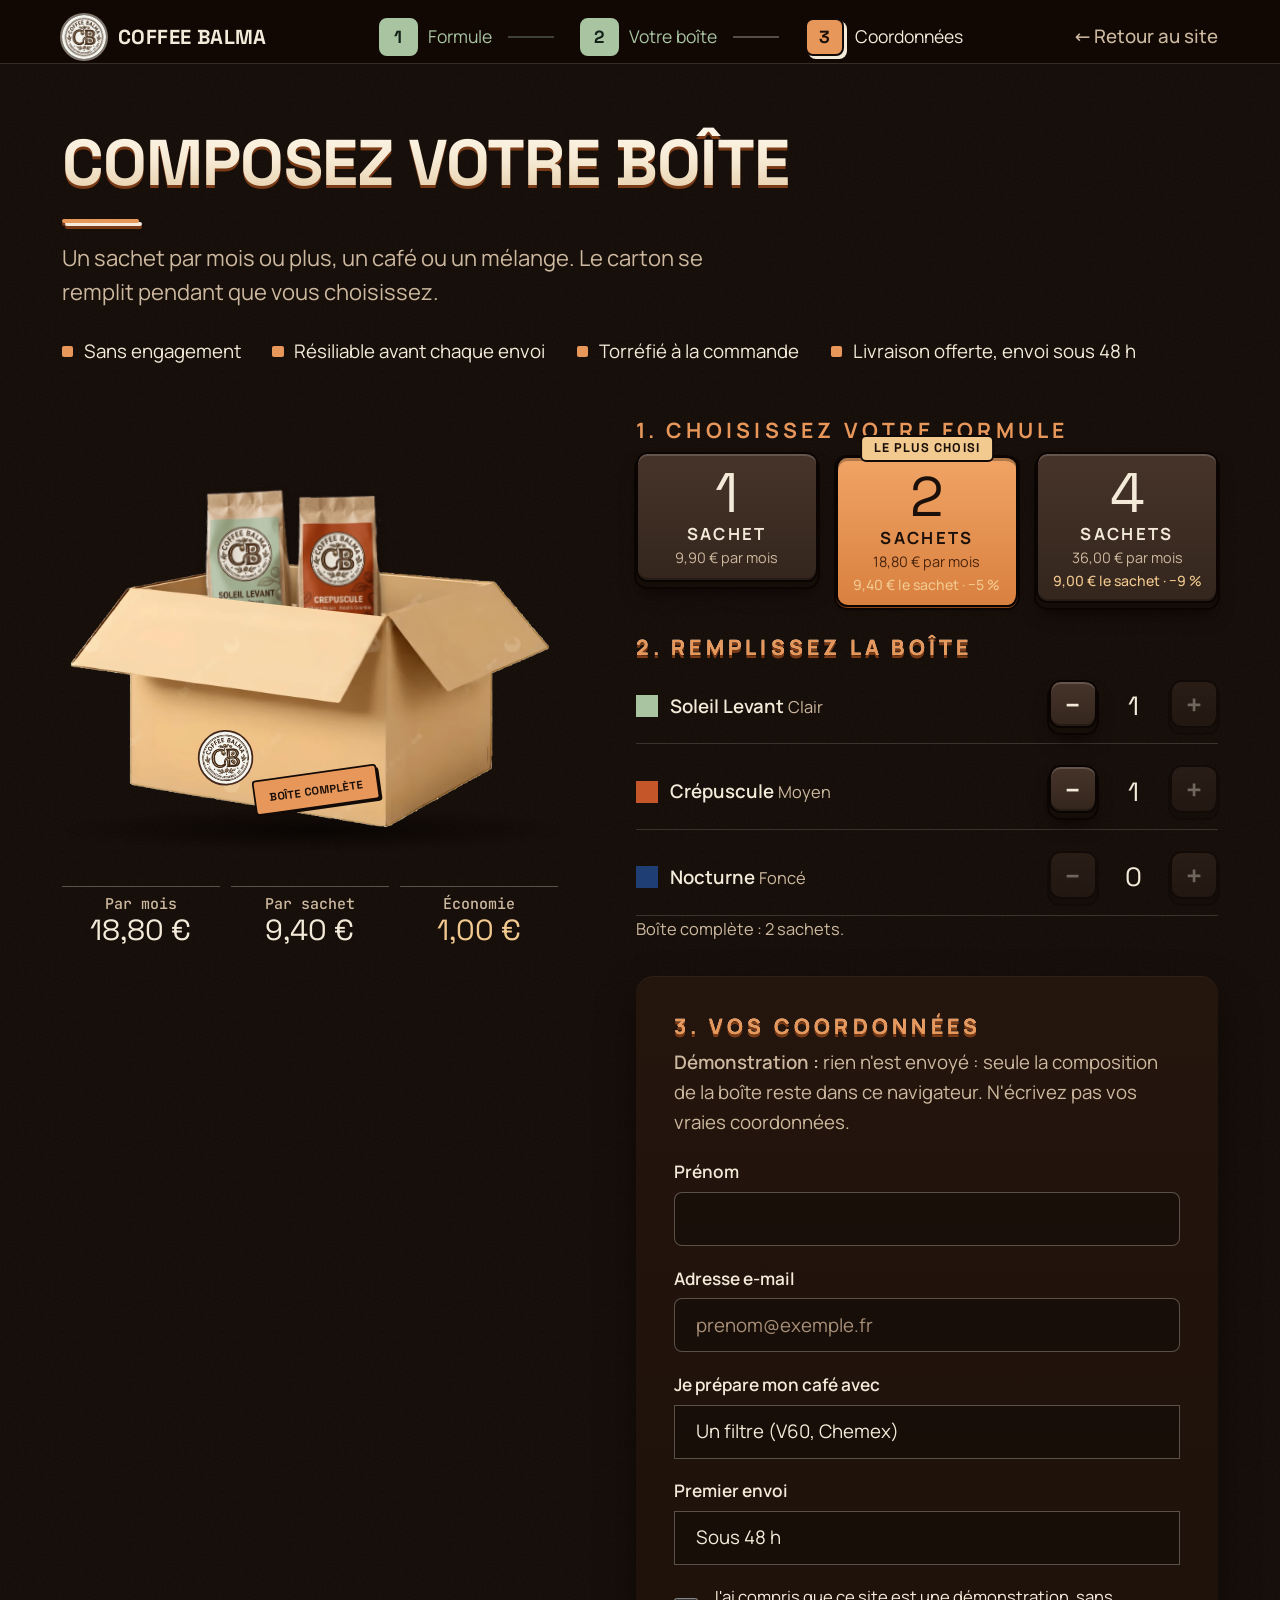
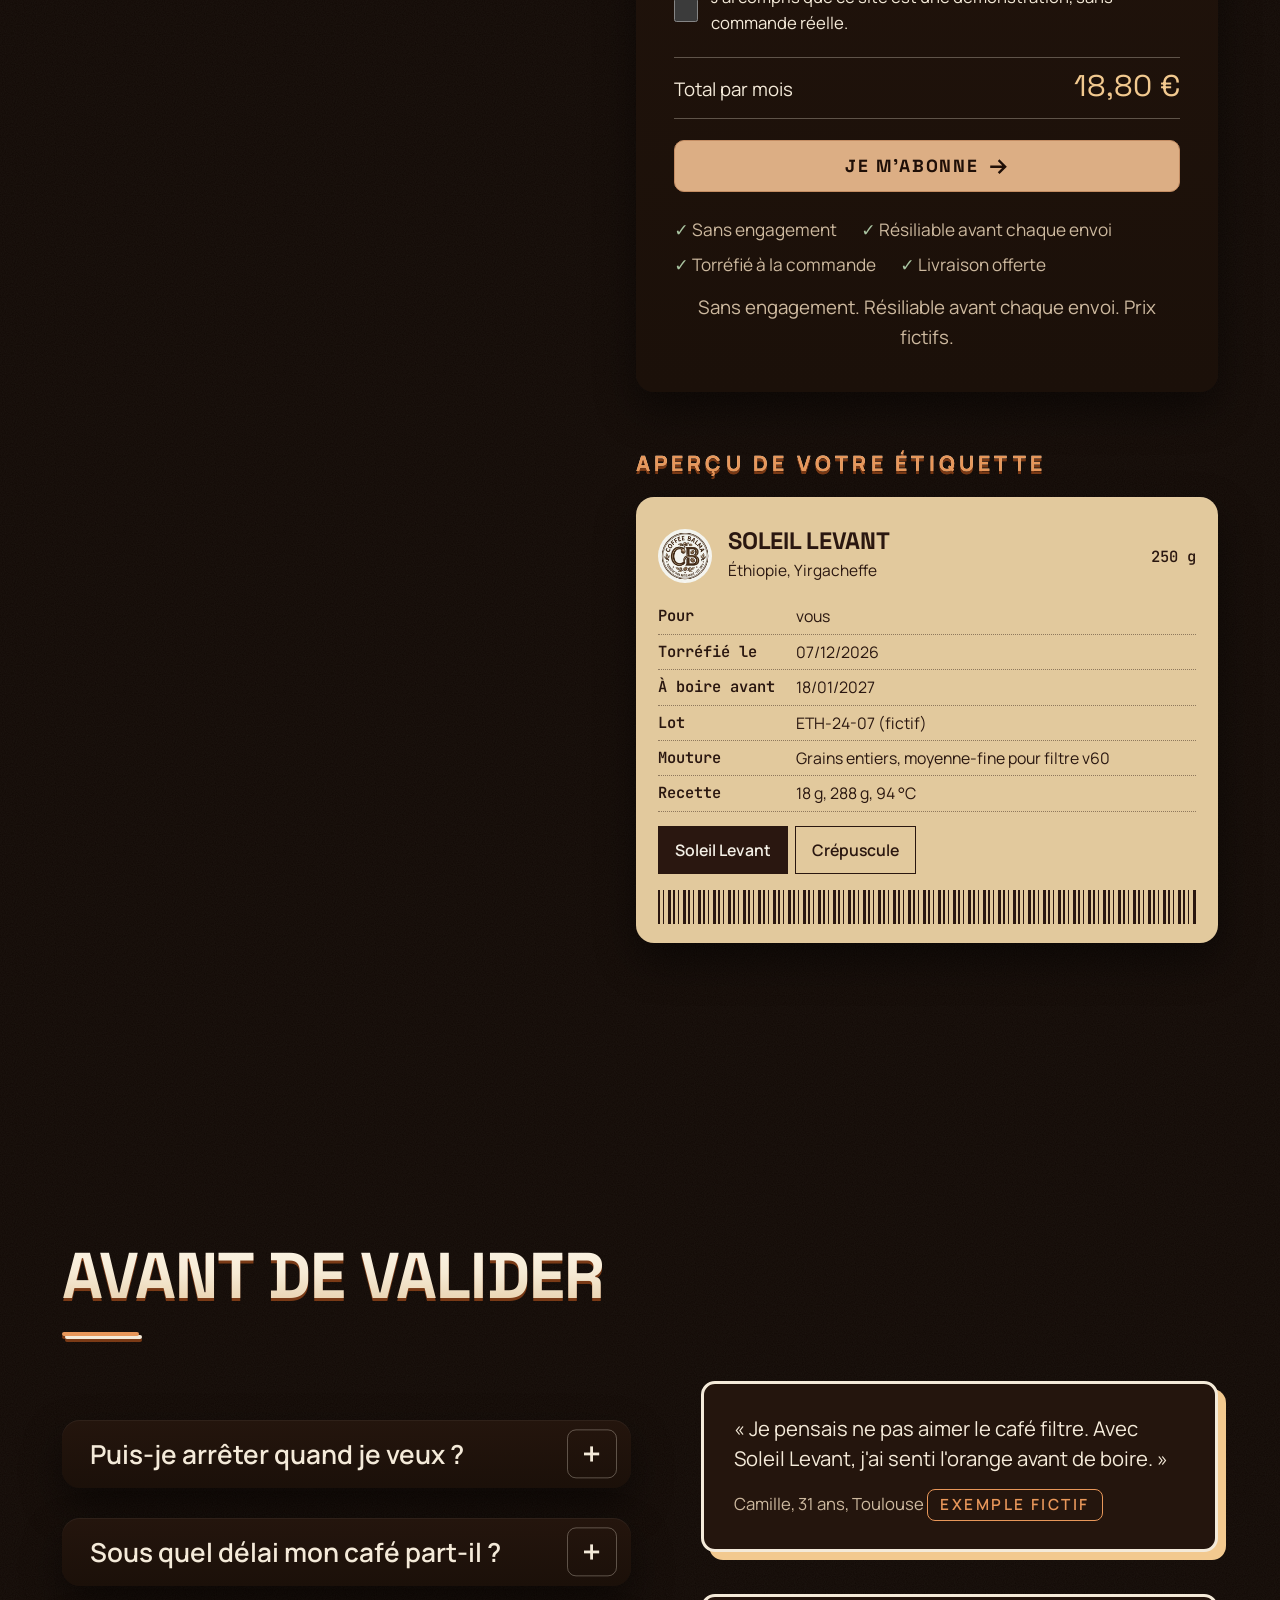
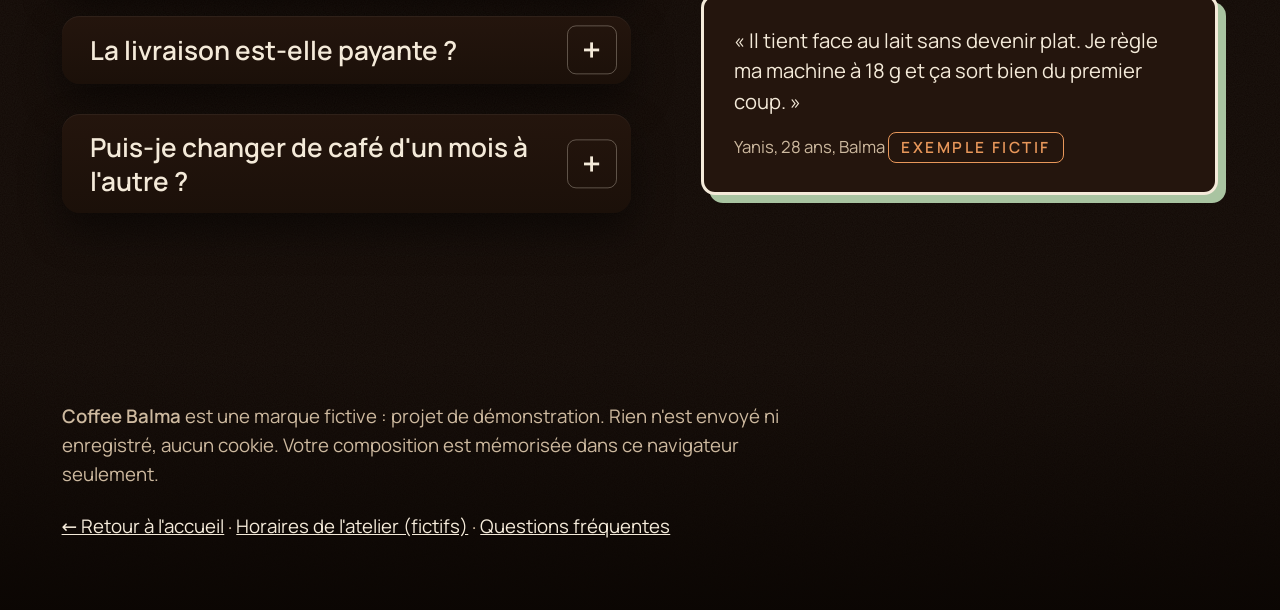
==== commit b7bfe86f: "feat: refonte typographie, cadres et boutons, noms des cafés, correctifs de performance - cafés reno" ====
--- a/abonnement.html
+++ b/abonnement.html
@@ -7,10 +7,7 @@
 <title>Abonnement | Coffee Balma</title>
 <meta name="description" content="Composez votre boîte Coffee Balma : un, deux ou quatre sachets par mois, sans engagement (démonstration, rien n'est envoyé).">
 <link rel="icon" href="images/opt/logo-s.jpg" type="image/jpeg">
-<link rel="preload" as="image" href="images/opt/logo-s.jpg" fetchpriority="high">
-<link rel="preload" href="fonts/matcha-world.otf" as="font" type="font/otf" crossorigin>
-<link rel="preload" href="fonts/butler-Rmn.woff2" as="font" type="font/woff2" crossorigin>
-<link rel="preload" href="fonts/barlowc-700.woff2" as="font" type="font/woff2" crossorigin>
+<link rel="preload" href="fonts/manrope.woff2" as="font" type="font/woff2" crossorigin><link rel="preload" href="fonts/space-grotesk.woff2" as="font" type="font/woff2" crossorigin>
 <script>
 (function(){var r=document.documentElement;r.classList.add('js');
 if(!matchMedia('(prefers-reduced-motion: reduce)').matches){r.classList.add('motion');}})();
@@ -44,7 +41,7 @@
     <div class="sub-top">
       <h1 class="h2" id="sub-h">Composez votre boîte</h1>
       <p class="sub-lead">Un sachet par mois ou plus, un café ou un mélange. Le carton se remplit pendant que vous choisissez.</p>
-      <ul class="assure-row"><li>Sans engagement</li><li>Résiliable avant chaque envoi</li><li>Torréfié à la commande</li><li>Envoi sous 48 h</li></ul>
+      <ul class="assure-row"><li>Sans engagement</li><li>Résiliable avant chaque envoi</li><li>Torréfié à la commande</li><li>Livraison offerte, envoi sous 48 h</li></ul>
     </div>
     <div class="resume" id="resume" hidden>
       <p><b>Vous aviez commencé une boîte.</b> <span id="resume-text"></span></p>
@@ -56,7 +53,7 @@
               <svg id="box-svg" viewBox="140 430 1700 1430" aria-hidden="true" focusable="false">
                 <defs>
                   <radialGradient id="bx-sh"><stop offset="0" stop-color="#000" stop-opacity=".6"/><stop offset="1" stop-color="#000" stop-opacity="0"/></radialGradient>
-                  <clipPath id="bx-front"><path clip-rule="evenodd" d="M0 0H2000V2000H0Z M373 1011L833 924L1613 987L1247 1107Z"/></clipPath>
+                  <clipPath id="bx-front"><path d="M0 1011H373L1247 1107L1613 987H2000V2000H0Z"/></clipPath>
                   <clipPath id="bx-logo"><circle r="92"/></clipPath>
                 </defs>
                 <ellipse cx="1010" cy="1836" rx="860" ry="74" fill="url(#bx-sh)"/>
@@ -76,8 +73,8 @@
             <fieldset style="border:0;margin:0;padding:0;min-width:0"><legend class="step-h">1. Choisissez votre formule</legend>
               <div class="plans" id="plans">
                 <div class="plan"><input type="radio" name="plan" id="plan1" value="1"><label for="plan1"><b>1</b><span>sachet</span><em>9,90 € par mois</em></label></div>
-                <div class="plan"><span class="plan-flag">Le plus choisi</span><input type="radio" name="plan" id="plan2" value="2" checked><label for="plan2"><b>2</b><span>sachets</span><em>18,80 € par mois</em></label></div>
-                <div class="plan"><input type="radio" name="plan" id="plan4" value="4"><label for="plan4"><b>4</b><span>sachets</span><em>36,00 € par mois</em></label></div>
+                <div class="plan"><span class="plan-flag">Le plus choisi</span><input type="radio" name="plan" id="plan2" value="2" checked><label for="plan2"><b>2</b><span>sachets</span><em>18,80 € par mois</em><small>9,40 € le sachet · −5 %</small></label></div>
+                <div class="plan"><input type="radio" name="plan" id="plan4" value="4"><label for="plan4"><b>4</b><span>sachets</span><em>36,00 € par mois</em><small>9,00 € le sachet · −9 %</small></label></div>
               </div></fieldset>
             <h2 class="step-h" style="margin-top:1.6rem">2. Remplissez la boîte</h2>
             <div class="mix" id="mix"></div>
@@ -86,7 +83,7 @@
 
             <div class="form-card">
               <h2 class="step-h">3. Vos coordonnées</h2>
-              <p class="hint"><b>Démonstration :</b> rien n'est envoyé ni enregistré. N'écrivez pas vos vraies coordonnées.</p>
+              <p class="hint"><b>Démonstration :</b> rien n'est envoyé : seule la composition de la boîte reste dans ce navigateur. N'écrivez pas vos vraies coordonnées.</p>
               <div class="form-grid">
                 <div class="field"><label for="f-name">Prénom</label><input type="text" id="f-name" name="prenom" autocomplete="off" aria-describedby="e-name"><p class="err" id="e-name">Indiquez un prénom, par exemple Camille.</p></div>
                 <div class="field"><label for="f-mail">Adresse e-mail</label><input type="email" id="f-mail" name="mail" autocomplete="off" placeholder="prenom@exemple.fr" aria-describedby="e-mail"><p class="err" id="e-mail">Saisissez une adresse du type prenom@exemple.fr.</p></div>
@@ -95,7 +92,7 @@
                 <div class="field"><div class="check"><input type="checkbox" id="f-ok" aria-describedby="e-ok"><label for="f-ok" style="margin:0;font-weight:400;font-size:.95rem">J'ai compris que ce site est une démonstration, sans commande réelle.</label></div><p class="err" id="e-ok">Cochez la case pour continuer.</p></div>
               </div>
               <div class="recap" aria-live="polite"><span>Total par mois</span><strong class="tabnum" id="recap-total">18,80 €</strong></div>
-              <div class="form-actions"><button class="btn btn-main btn-block" type="submit">Je m'abonne <svg aria-hidden="true"><use href="#arrow"/></svg></button><ul class="trust"><li>Sans engagement</li><li>Résiliable avant chaque envoi</li><li>Torréfié à la commande</li></ul><p class="small-print">Sans engagement. Résiliable avant chaque envoi. Prix fictifs.</p></div>
+              <div class="form-actions"><button class="btn btn-main btn-block" type="submit">Je m'abonne <svg aria-hidden="true"><use href="#arrow"/></svg></button><ul class="trust"><li>Sans engagement</li><li>Résiliable avant chaque envoi</li><li>Torréfié à la commande</li><li>Livraison offerte</li></ul><p class="small-print">Sans engagement. Résiliable avant chaque envoi. Prix fictifs.</p></div>
             </div>
           </div>
           <div class="done" id="done" role="status" tabindex="-1">
@@ -103,13 +100,14 @@
             <h2>Bienvenue, <span id="done-name"></span></h2>
             <p id="done-text"></p>
             <ol class="next" id="next-steps"></ol>
-            <p class="fiction">Rien n'a été envoyé ni enregistré : ce site est une démonstration.</p>
+            <p class="fiction">Rien n'a été envoyé : ce site est une démonstration.</p>
+            <div class="manage"><h3>Et ensuite ?</h3><ul><li><b>Un e-mail de confirmation</b> récapitule votre boîte (démonstration : rien n'est envoyé).</li><li><b>Gérer ou mettre en pause</b> : avant chaque envoi, vous changez de café ou de formule, ou vous suspendez, sans frais.</li><li><b>Parrainer un ami</b> : son premier sachet est offert, le suivant l'est pour vous (idée de démonstration).</li></ul></div>
             <div class="done-actions"><a class="btn btn-main" href="index.html" data-wipe>Retour à l'accueil</a><button class="btn btn-line" type="button" id="done-reset">Composer une autre boîte</button></div>
           </div>
         </form>
         <div class="label-wrap"><h2 class="step-h">Aperçu de votre étiquette</h2>
         <div class="label" id="bag-label">
-          <div class="lb-top"><img src="images/opt/logo-s.jpg" width="54" height="54" alt=""><div><b id="lb-cafe">Le Zénith</b><span id="lb-origin">Colombie, Huila</span></div><span class="lb-w">250 g</span></div>
+          <div class="lb-top"><img src="images/opt/logo-s.jpg" width="54" height="54" alt=""><div><b id="lb-cafe">Crépuscule</b><span id="lb-origin">Colombie, Huila</span></div><span class="lb-w">250 g</span></div>
           <dl class="lb-rows" id="lb-rows"></dl>
           <div class="lb-tabs" id="lb-tabs" role="group" aria-label="Étiquette d'un autre café de la boîte"></div>
           <div class="lb-bars" aria-hidden="true"></div>
@@ -125,10 +123,11 @@
     <div class="faq">
       <details><summary>Puis-je arrêter quand je veux ?</summary><p>Oui. L'abonnement est sans engagement. Vous pouvez le suspendre ou l'arrêter avant le prochain envoi, sans frais.</p></details>
       <details><summary>Sous quel délai mon café part-il ?</summary><p>Sous 48 h après votre commande. Les fournées sont de 6 kg : le café ne dort pas en stock.</p></details>
+      <details><summary>La livraison est-elle payante ?</summary><p>Non. Elle est offerte (condition fictive de démonstration), quelle que soit la formule.</p></details>
       <details><summary>Puis-je changer de café d'un mois à l'autre ?</summary><p>Oui. Vous recomposez votre boîte avant chaque envoi : un seul café, ou un mélange des trois.</p></details>
     </div>
     <div class="proof-notes">
-      <figure class="proof-note"><blockquote>« Je pensais ne pas aimer le café filtre. Avec L'Aube, j'ai senti l'orange avant de boire. »</blockquote><figcaption>Camille, 31 ans, Toulouse <span class="sample">Exemple fictif</span></figcaption></figure>
+      <figure class="proof-note"><blockquote>« Je pensais ne pas aimer le café filtre. Avec Soleil Levant, j'ai senti l'orange avant de boire. »</blockquote><figcaption>Camille, 31 ans, Toulouse <span class="sample">Exemple fictif</span></figcaption></figure>
       <figure class="proof-note"><blockquote>« Il tient face au lait sans devenir plat. Je règle ma machine à 18 g et ça sort bien du premier coup. »</blockquote><figcaption>Yanis, 28 ans, Balma <span class="sample">Exemple fictif</span></figcaption></figure>
     </div>
   </div>
--- a/assets/site.css
+++ b/assets/site.css
@@ -1,3 +1,6 @@
+@font-face{font-family:"SpaceGrotesk";src:url("../fonts/space-grotesk.woff2") format("woff2");font-weight:300 700;font-style:normal;font-display:swap}
+@font-face{font-family:"Manrope";src:url("../fonts/manrope.woff2") format("woff2");font-weight:200 800;font-style:normal;font-display:swap}
+@font-face{font-family:"JetBrainsMono";src:url("../fonts/jetbrains-mono.woff2") format("woff2");font-weight:100 800;font-style:normal;font-display:swap}
 
 /* Matcha World : titres uniquement, en majuscules (ses lettres accentuées manquent : elles retombent sur Barlow Condensed).
    Coolvetica : tous les textes. */
@@ -58,7 +61,7 @@
 .num{font-family:var(--f-cond);font-weight:700}
 
 /* ===== Boutons : bulles de verre liquide ===== */
-.btn,.chip,.ans,.otab,.roast-pick button,.hud-b,.icon-btn,.stepper button{position:relative;isolation:isolate;border:0;color:var(--ink);cursor:pointer;background:var(--glass);backdrop-filter:blur(14px) saturate(1.5);-webkit-backdrop-filter:blur(14px) saturate(1.5);
+.btn,.chip,.ans,.otab,.roast-pick button,.hud-b,.icon-btn,.stepper button{position:relative;isolation:isolate;border:0;color:var(--ink);cursor:pointer;background:var(--glass);
   box-shadow:inset 0 1.5px 1px rgba(255,255,255,.55),inset 0 -12px 20px rgba(240,150,80,.16),inset 0 0 0 1px rgba(255,255,255,.12),0 16px 32px rgba(0,0,0,.5);
   transition:transform .5s var(--pop),box-shadow .35s,background .3s,color .2s}
 .btn::before,.chip::before,.ans::before,.otab::before,.roast-pick button::before,.icon-btn::before,.stepper button::before,.seg label::before,.plan label::before{content:"";position:absolute;inset:0;border-radius:inherit;padding:1.5px;background:var(--rim);opacity:.8;-webkit-mask:linear-gradient(#000 0 0) content-box,linear-gradient(#000 0 0);-webkit-mask-composite:xor;mask:linear-gradient(#000 0 0) content-box exclude,linear-gradient(#000 0 0);pointer-events:none;z-index:-1}
@@ -83,7 +86,7 @@
 .icon-btn .lbl{display:none}
 
 /* ===== Barre ===== */
-.topbar{position:sticky;top:0;z-index:70;height:var(--bar);background:rgba(17,9,5,.55);backdrop-filter:blur(18px) saturate(1.4);-webkit-backdrop-filter:blur(18px) saturate(1.4);border-bottom:1px solid var(--line)}
+.topbar{position:sticky;top:0;z-index:70;height:var(--bar);background:rgba(17,9,5,.55);border-bottom:1px solid var(--line)}
 .topbar .wrap{display:flex;align-items:center;justify-content:space-between;gap:.6rem;height:100%}
 .bar-prog{position:absolute;left:0;bottom:-1px;height:3px;width:100%;background:linear-gradient(90deg,var(--copper),var(--crema));transform-origin:0 50%;transform:scaleX(0)}
 .brand{display:flex;align-items:center;gap:.7rem;text-decoration:none;min-height:48px;min-width:48px;font:400 1.7rem/1 var(--f-script)}
@@ -91,7 +94,7 @@
 .brand span{display:none}
 .nav-d{display:none}
 .bar-tools{display:flex;align-items:center;gap:.5rem}
-.menu-pop{position:fixed;inset:var(--bar) 0 auto 0;margin:0;width:100%;max-width:none;border:0;border-bottom:1px solid var(--line);background:rgba(17,9,5,.92);backdrop-filter:blur(20px);padding:1rem var(--gutter) 1.4rem;color:var(--ink)}
+.menu-pop{position:fixed;inset:var(--bar) 0 auto 0;margin:0;width:100%;max-width:none;border:0;border-bottom:1px solid var(--line);background:rgba(17,9,5,.92);padding:1rem var(--gutter) 1.4rem;color:var(--ink)}
 .menu-pop::backdrop{background:rgba(0,0,0,.5)}
 .menu-pop a{display:flex;align-items:center;min-height:56px;font:400 2rem/1 var(--f-script);text-decoration:none;border-bottom:1px solid var(--line)}
 .menu-pop a:hover{color:var(--crema)}
@@ -101,36 +104,36 @@
 /* ===== Animation d'arrivée : la fiche de fournée ===== */
 .intro{display:none}
 .motion .intro{display:block;position:fixed;inset:0;z-index:500;overflow:hidden}
-.intro::before,.intro::after{content:"";position:absolute;left:0;right:0;height:50.2%;background:rgba(17,9,5,.95);transition:transform .95s cubic-bezier(.76,0,.24,1) .2s;z-index:0}
+
 .intro::before{top:0}
-.intro::after{bottom:0}
+
 .intro.go::before{transform:translateY(-101%)}
-.intro.go::after{transform:translateY(101%)}
+
 .intro.out{visibility:hidden;pointer-events:none}
-.ti-wrap{position:absolute;inset:0;z-index:1;padding:clamp(1.5rem,4vw,3.5rem);display:grid;grid-template-rows:auto 1fr auto;gap:1rem;transition:opacity .3s}
+
 .intro.go .ti-wrap{opacity:0}
-.ticket-i{justify-self:start;min-width:min(100%,27rem);border:1px solid var(--line-s);padding:1rem 1.2rem;font:500 .95rem/1.5 var(--f-sans);transition:border-color .2s}
+
 .ticket-i .ti-head{font:600 1rem var(--f-cond);letter-spacing:.2em;text-transform:uppercase;color:var(--copper);border-bottom:1px dashed var(--line-s);padding-bottom:.5rem;margin-bottom:.5rem}
-.ti-rows{margin:0}
+
 .ti-rows div{display:grid;grid-template-columns:6.5rem 1fr;padding:.12rem 0}
-.ti-rows dt{color:var(--mute)}
+
 .ti-rows dd{margin:0;font-weight:600;font-variant-numeric:tabular-nums}
-.intro.crack .ticket-i{border-color:var(--copper)}
+
 .ti-flash{position:absolute;inset:0;background:var(--copper);opacity:0;pointer-events:none;z-index:2}
-.intro.crack .ti-flash{animation:flash .6s ease-out}
+
 @keyframes flash{0%{opacity:.2}100%{opacity:0}}
-.ti-chart{position:relative;align-self:end;width:100%;height:min(44vh,380px)}
+
 .ti-chart::after{content:"";position:absolute;left:0;right:0;bottom:0;height:1px;background:var(--line-s)}
-.ti-curve{position:absolute;inset:0;width:100%;height:100%;overflow:visible}
+
 .ti-curve path{fill:none;stroke:var(--copper);stroke-width:3;vector-effect:non-scaling-stroke;stroke-linecap:round;stroke-linejoin:round}
-.ti-dot{position:absolute;left:0;top:0;width:12px;height:12px;margin:-6px 0 0 -6px;background:var(--crema);will-change:transform}
+
 .ti-big{display:flex;align-items:baseline;gap:1.2rem;font:700 clamp(5rem,13vw,12rem)/.85 var(--f-cond);color:var(--ink)}
-.ti-big small{font-size:.3em;color:var(--copper)}
+
 .ti-big em{font:500 clamp(1rem,1.4vw,1.4rem)/1.3 var(--f-sans);font-style:normal;color:var(--ink-soft);letter-spacing:0}
-.intro .skip-i{position:absolute;right:clamp(1.5rem,4vw,3.5rem);top:clamp(1.5rem,4vw,3.5rem);z-index:3}
+
 /* ===== Scène A : plongée dans les grains ===== */
 .hero-track{position:relative}
-.motion .hero-track{height:calc(var(--stage-h)*2.6)}
+.motion .hero-track{height:calc(var(--stage-h)*1.9)}
 .hero-stage{position:relative;overflow:clip;isolation:isolate;min-height:var(--stage-h);background:#0c0603;display:flex;flex-direction:column;justify-content:center}
 .motion .hero-stage{min-height:0}
 .hero-bg{position:absolute;inset:-3%;z-index:0}
@@ -164,14 +167,14 @@
 .badge text{font:600 11.4px var(--f-cond);letter-spacing:.2em;fill:var(--ink);text-transform:uppercase}
 .badge img{position:absolute;inset:19%;width:62%;height:62%;border-radius:50%;box-shadow:0 0 0 2px rgba(244,234,217,.6),0 10px 30px rgba(0,0,0,.5)}
 @keyframes spin{to{transform:rotate(360deg)}}
-.scroll-b{position:absolute;z-index:4;left:50%;bottom:1.1rem;translate:-50% 0;display:none;width:44px;height:68px;border-radius:999px;border:1.5px solid var(--line-s);background:var(--glass);backdrop-filter:blur(8px)}
+
 .scroll-b::after{content:"";position:absolute;left:50%;top:12px;width:12px;height:12px;margin-left:-6px;border-radius:50%;background:var(--crema);animation:bob 1.8s ease-in-out infinite}
 @keyframes bob{50%{transform:translateY(26px);opacity:.3}}
 .hero-outro{position:relative;z-index:5;padding:2rem var(--gutter) 3rem;width:min(100%,1320px);margin-inline:auto}
 .hero-outro h2{font-size:clamp(2.8rem,1.4rem + 6vw,6.4rem);line-height:1.08;max-width:14ch;text-shadow:0 8px 40px rgba(0,0,0,.7)}
 .hero-outro .btn{margin-top:1.4rem}
 .motion .hero-outro{position:absolute;left:0;right:0;bottom:clamp(1.2rem,6svh,4rem);padding:0 var(--gutter);opacity:0;visibility:hidden}
-.motion .scroll-b{display:block}
+
 .hero-static-note{display:none}
 @media (min-width:900px){.hero-word{font-size:min(13vw,22svh)}.hero-word .b{padding-left:1.4em}}
 
@@ -188,7 +191,7 @@
 .h2{font-size:clamp(3rem,1.6rem + 6.6vw,7rem);line-height:1.08;padding-top:.05em}
 .lead{font-size:clamp(1.5rem,1.2rem + 1.2vw,2.1rem)}
 .diag{position:relative;clip-path:polygon(0 var(--d),100% 0,100% calc(100% - var(--d)),0 100%);margin-block:calc(-1*var(--d)/2);padding-block:calc(var(--section) + var(--d)/2)}
-.diag-up{clip-path:polygon(0 0,100% var(--d),100% 100%,0 calc(100% - var(--d)))}
+
 .tear{display:none}
 
 /* ===== Histoire ===== */
@@ -196,7 +199,7 @@
 .story-top{display:grid;gap:1.6rem;align-items:end}
 .story-top .h2 span{color:var(--crema)}
 .points{margin-top:clamp(2.4rem,6vw,5rem);display:grid;gap:clamp(1rem,2vw,1.6rem)}
-.point{position:relative;display:grid;gap:.4rem 2rem;padding:clamp(1.4rem,3vw,2.2rem);border-radius:36px 120px 36px 120px;background:var(--glass);backdrop-filter:blur(12px);box-shadow:inset 0 1.5px 1px rgba(255,255,255,.35),inset 0 0 0 1px rgba(255,255,255,.1),0 24px 50px rgba(0,0,0,.4);align-items:center;overflow:hidden}
+.point{position:relative;display:grid;gap:.4rem 2rem;padding:clamp(1.4rem,3vw,2.2rem);border-radius:36px 120px 36px 120px;background:var(--glass);box-shadow:inset 0 1.5px 1px rgba(255,255,255,.35),inset 0 0 0 1px rgba(255,255,255,.1),0 24px 50px rgba(0,0,0,.4);align-items:center;overflow:hidden}
 .point::after{content:"";position:absolute;left:5%;top:4%;width:30%;height:30%;border-radius:50%;background:radial-gradient(ellipse,rgba(255,255,255,.3),rgba(255,255,255,0) 70%);pointer-events:none}
 .point .big{font:700 clamp(4.8rem,3rem + 9vw,10rem)/.9 var(--f-cond);color:var(--crema);letter-spacing:-.01em}
 .point .big small{font-size:.38em;margin-left:.08em;color:var(--copper);letter-spacing:.06em;text-transform:uppercase}
@@ -223,7 +226,6 @@
 .motion .sb-track{height:calc(var(--stage-h)*6.4)}
 .sb-stage{position:relative;background:radial-gradient(70% 60% at 25% 40%,rgba(224,137,74,.16),rgba(17,9,5,0) 70%),var(--bg);overflow:clip}
 .sb-head{padding:calc(var(--section)*.6) 0 1.5rem}
-.motion .sb-head{position:absolute;width:1px;height:1px;overflow:hidden;clip-path:inset(50%);padding:0}
 .sb-hud{display:none}
 .motion .sb-hud{display:flex;position:absolute;z-index:8;left:var(--gutter);right:var(--gutter);top:.5rem;gap:.35rem}
 .sb-hud button{flex:1;min-height:48px;padding:.2rem .3rem;background:none;border:0;border-top:3px solid var(--line);cursor:pointer;text-align:left;font:600 .85rem/1.1 var(--f-cond);letter-spacing:.14em;text-transform:uppercase;color:var(--mute);transition:color .2s,border-color .2s}
@@ -261,7 +263,7 @@
 }
 .sb-bean{position:absolute;z-index:2;right:10%;bottom:7%;width:clamp(64px,18vw,112px);aspect-ratio:1;border-radius:50%;display:grid;place-items:center;background:radial-gradient(circle at 30% 24%,rgba(255,255,255,.5),rgba(255,255,255,.08) 48%,rgba(17,9,5,.45));box-shadow:inset 0 2px 2px rgba(255,255,255,.6),0 0 0 1.5px rgba(255,235,200,.5),0 14px 30px rgba(0,0,0,.5)}
 .sb-bean svg{width:50%;height:auto;transform:rotate(24deg)}
-.bean-fill{fill:#7d8a4a;--crease:#2a1710}
+
 .roast-read{display:flex;flex-wrap:wrap;gap:.2rem 1.4rem;align-items:center}
 .roast-temp{font:700 clamp(3rem,2rem + 3vw,4.8rem)/.95 var(--f-cond);min-width:3.4ch;color:var(--crema)}
 .roast-temp small{font-size:.45em;color:var(--copper);margin-left:.1em}
@@ -322,10 +324,10 @@
 
 /* ===== Fiche ===== */
 dialog{padding:0;border:0;color:var(--ink);background:#1a0f09;max-width:none;max-height:none}
-dialog::backdrop{background:rgba(5,2,1,.8);backdrop-filter:blur(6px)}
+dialog::backdrop{background:rgba(5,2,1,.8);}
 .fiche{width:min(100%,1040px);height:min(100%,100dvh);margin:auto;border:1px solid var(--line-s);overflow:auto;overscroll-behavior:contain;border-radius:0}
 @media (min-width:700px){.fiche{height:min(92dvh,900px);border-radius:40px}}
-.fiche-bar{position:sticky;top:0;z-index:4;display:flex;justify-content:space-between;align-items:center;gap:1rem;padding:.5rem .6rem .5rem 1.4rem;background:rgba(26,15,9,.85);backdrop-filter:blur(14px);border-bottom:1px solid var(--line)}
+.fiche-bar{position:sticky;top:0;z-index:4;display:flex;justify-content:space-between;align-items:center;gap:1rem;padding:.5rem .6rem .5rem 1.4rem;background:rgba(26,15,9,.85);border-bottom:1px solid var(--line)}
 .fiche-bar p{font:600 .95rem/1.1 var(--f-cond);letter-spacing:.18em;text-transform:uppercase;color:var(--copper)}
 .fiche-body{padding:clamp(1.2rem,4vw,2.6rem);display:grid;gap:2rem;align-content:start}
 .fiche-title h2{font-size:clamp(3.4rem,2rem + 7vw,7rem);line-height:1.08;padding-top:.06em;border-bottom:1px solid var(--line-s);padding-bottom:.2em}
@@ -406,7 +408,7 @@
 .q-prog i.on{background:var(--rust)}
 .q-title{font-size:clamp(2.2rem,1.6rem + 2.4vw,3.2rem);margin-bottom:1rem;outline:none;padding-top:.05em;line-height:1.12}
 .answers{display:grid;gap:.6rem}
-.ticket .ans{display:flex;align-items:center;gap:.9rem;min-height:60px;padding:.55rem 1rem;text-align:left;font-size:1.05rem;font-weight:500;border-radius:999px;color:var(--ink-d);background:linear-gradient(180deg,#fff,#f0e4cf);box-shadow:inset 0 1.5px 1px #fff,inset 0 -8px 14px rgba(200,150,90,.25),0 0 0 1.5px rgba(42,23,16,.5),0 8px 16px rgba(60,30,10,.2);backdrop-filter:none}
+.ticket .ans{display:flex;align-items:center;gap:.9rem;min-height:60px;padding:.55rem 1rem;text-align:left;font-size:1.05rem;font-weight:500;border-radius:999px;color:var(--ink-d);background:linear-gradient(180deg,#fff,#f0e4cf);box-shadow:inset 0 1.5px 1px #fff,inset 0 -8px 14px rgba(200,150,90,.25),0 0 0 1.5px rgba(42,23,16,.5),0 8px 16px rgba(60,30,10,.2);}
 .ticket .ans::before,.ticket .ans::after{display:none}
 .ticket .ans:hover{background:var(--glass-on);color:#fff;transform:translateX(6px) scale(1.02,.98)}
 .ans .k{flex:none;width:2.1rem;height:2.1rem;border-radius:50%;display:grid;place-items:center;border:2px solid currentColor;font:700 1.1rem var(--f-cond)}
@@ -421,7 +423,7 @@
 .result .fiction{color:#5a3216}
 .ticket .bar-row .trk{background:rgba(42,23,16,.12);box-shadow:none}
 .result .row{display:flex;flex-wrap:wrap;gap:.7rem}
-.ticket .btn{color:var(--ink-d);box-shadow:inset 0 1.5px 1px #fff,inset 0 -10px 18px rgba(200,150,90,.3),0 0 0 1.5px rgba(42,23,16,.55),0 10px 22px rgba(60,30,10,.25);background:linear-gradient(180deg,#fff,#f0e4cf);backdrop-filter:none}
+.ticket .btn{color:var(--ink-d);box-shadow:inset 0 1.5px 1px #fff,inset 0 -10px 18px rgba(200,150,90,.3),0 0 0 1.5px rgba(42,23,16,.55),0 10px 22px rgba(60,30,10,.25);background:linear-gradient(180deg,#fff,#f0e4cf);}
 .ticket .btn::before,.ticket .btn::after{display:none}
 .ticket .btn.is-main,.ticket .btn:first-child{}
 .q-side p{max-width:28ch;margin-top:1rem}
@@ -473,7 +475,7 @@
 .seg{display:grid;gap:.6rem}
 .seg.c3{grid-template-columns:repeat(3,minmax(0,1fr))}
 .seg.c2{grid-template-columns:repeat(2,minmax(0,1fr))}
-.seg label{position:relative;isolation:isolate;display:grid;place-items:center;text-align:center;min-height:60px;padding:.4rem .5rem;border-radius:26px;font-weight:600;line-height:1.15;cursor:pointer;background:var(--glass);backdrop-filter:blur(12px);box-shadow:inset 0 1.5px 1px rgba(255,255,255,.5),inset 0 -10px 18px rgba(240,150,80,.14),inset 0 0 0 1px rgba(255,255,255,.1),0 12px 24px rgba(0,0,0,.4);transition:transform .5s var(--pop),background .3s}
+.seg label{position:relative;isolation:isolate;display:grid;place-items:center;text-align:center;min-height:60px;padding:.4rem .5rem;border-radius:26px;font-weight:600;line-height:1.15;cursor:pointer;background:var(--glass);box-shadow:inset 0 1.5px 1px rgba(255,255,255,.5),inset 0 -10px 18px rgba(240,150,80,.14),inset 0 0 0 1px rgba(255,255,255,.1),0 12px 24px rgba(0,0,0,.4);transition:transform .5s var(--pop),background .3s}
 .seg label small{display:block;font-weight:400;font-size:.8rem;color:var(--ink-soft)}
 .seg input{position:absolute;opacity:0;inset:0;width:100%;height:100%;margin:0;cursor:pointer;z-index:2}
 .seg label:has(input:checked){background:var(--glass-on);color:#fff;transform:scale(1.04,.97);text-shadow:0 1px 0 rgba(80,25,5,.5)}
@@ -490,8 +492,8 @@
 input[type=range]::-moz-range-progress{height:10px;border-radius:999px;background:var(--copper)}
 input[type=range]::-moz-range-thumb{width:38px;height:38px;border-radius:50%;border:0;background:radial-gradient(circle at 32% 26%,#fff,rgba(255,200,140,.4) 55%,rgba(224,137,74,.7));box-shadow:0 0 0 1.5px rgba(255,235,200,.8)}
 .stage-ph{display:grid;gap:1rem}
-.glass-p{border-radius:36px;background:rgba(255,255,255,.045);backdrop-filter:blur(14px);box-shadow:inset 0 1.5px 1px rgba(255,255,255,.28),inset 0 0 0 1px rgba(255,255,255,.1),0 30px 60px rgba(0,0,0,.45)}
-.ticket-r{position:relative;padding:1.4rem 1.4rem 1.5rem;border-radius:36px;background:rgba(255,255,255,.045);backdrop-filter:blur(14px);box-shadow:inset 0 1.5px 1px rgba(255,255,255,.28),inset 0 0 0 1px rgba(255,255,255,.1),0 30px 60px rgba(0,0,0,.45)}
+.glass-p{border-radius:36px;background:rgba(255,255,255,.045);box-shadow:inset 0 1.5px 1px rgba(255,255,255,.28),inset 0 0 0 1px rgba(255,255,255,.1),0 30px 60px rgba(0,0,0,.45)}
+.ticket-r{position:relative;padding:1.4rem 1.4rem 1.5rem;border-radius:36px;background:rgba(255,255,255,.045);box-shadow:inset 0 1.5px 1px rgba(255,255,255,.28),inset 0 0 0 1px rgba(255,255,255,.1),0 30px 60px rgba(0,0,0,.45)}
 .ticket-r h3{font-size:2.1rem;margin-bottom:.5rem;border-bottom:1px dashed var(--line-s);padding-bottom:.4rem;padding-top:.05em;color:var(--crema)}
 .recipe-l div{display:grid;grid-template-columns:auto 1fr auto;gap:.5rem;align-items:baseline;padding:.3rem 0}
 .recipe-l div::before{content:"";grid-column:2;grid-row:1;border-bottom:2px dotted var(--line-s);transform:translateY(-4px)}
@@ -501,7 +503,7 @@
 .grind{display:flex;align-items:center;gap:.8rem;margin-top:.5rem;font-size:.9rem;color:var(--ink-soft)}
 .grind .gdots{display:flex;gap:3px;align-items:center;min-width:3.6rem}
 .grind .gdots i{display:block;width:var(--g);height:var(--g);background:radial-gradient(circle at 30% 30%,#e9b27a,#6b3a1e);border-radius:50%}
-.vessel{position:relative;border-radius:40px;background:rgba(255,255,255,.045);backdrop-filter:blur(14px);padding:1.2rem;display:grid;gap:.8rem;box-shadow:inset 0 1.5px 1px rgba(255,255,255,.28),inset 0 0 0 1px rgba(255,255,255,.1),0 30px 60px rgba(0,0,0,.45)}
+.vessel{position:relative;border-radius:40px;background:rgba(255,255,255,.045);padding:1.2rem;display:grid;gap:.8rem;box-shadow:inset 0 1.5px 1px rgba(255,255,255,.28),inset 0 0 0 1px rgba(255,255,255,.1),0 30px 60px rgba(0,0,0,.45)}
 .vessel svg{width:100%;max-width:240px;margin-inline:auto;height:auto;overflow:visible}
 .v-water{transform-box:fill-box;transform-origin:50% 100%;transform:scaleY(0);fill:#8a4a24}
 .v-drip{opacity:0}
@@ -524,14 +526,14 @@
 /* ===== Abonnement ===== */
 .sub{position:relative;padding-block:var(--section);background:radial-gradient(60% 50% at 80% 20%,rgba(224,137,74,.15),rgba(17,9,5,0) 70%),var(--bg-2)}
 .sub-grid{display:grid;gap:2.4rem;margin-top:2.4rem}
-.sub-photo{margin:0;position:relative}
+
 .sub-frame{position:relative;overflow:hidden;aspect-ratio:3/2;border-radius:200px 40px 200px 40px;box-shadow:0 0 0 1.5px rgba(255,255,255,.4),0 0 0 8px rgba(255,255,255,.05),0 40px 80px rgba(0,0,0,.6)}
-.sub-frame img{position:absolute;left:0;top:-8%;width:100%;height:116%;object-fit:cover;will-change:transform;filter:brightness(.85)}
+
 .sub-photo figcaption{margin-top:.6rem;color:var(--ink-soft);font-size:.9rem}
 .plans{display:grid;grid-template-columns:repeat(3,minmax(0,1fr));gap:.7rem}
 .plan{position:relative}
 .plan input{position:absolute;inset:0;width:100%;height:100%;margin:0;opacity:0;cursor:pointer;z-index:2}
-.plan label{position:relative;isolation:isolate;display:grid;place-items:center;align-content:center;gap:.1rem;min-height:136px;padding:.6rem .3rem;text-align:center;border-radius:46% 46% 46% 46% / 50% 50% 50% 50%;background:var(--glass);backdrop-filter:blur(12px);box-shadow:inset 0 2px 1px rgba(255,255,255,.5),inset 0 -14px 24px rgba(240,150,80,.16),inset 0 0 0 1px rgba(255,255,255,.12),0 16px 32px rgba(0,0,0,.45);transition:transform .55s var(--pop),background .3s}
+.plan label{position:relative;isolation:isolate;display:grid;place-items:center;align-content:center;gap:.1rem;min-height:136px;padding:.6rem .3rem;text-align:center;border-radius:46% 46% 46% 46% / 50% 50% 50% 50%;background:var(--glass);box-shadow:inset 0 2px 1px rgba(255,255,255,.5),inset 0 -14px 24px rgba(240,150,80,.16),inset 0 0 0 1px rgba(255,255,255,.12),0 16px 32px rgba(0,0,0,.45);transition:transform .55s var(--pop),background .3s}
 .plan label b{font:700 clamp(3.4rem,2.6rem + 3vw,4.6rem)/1 var(--f-cond);color:inherit}
 .plan label span{font:600 .95rem var(--f-cond);letter-spacing:.14em;text-transform:uppercase}
 .plan label em{font-style:normal;font-size:.82rem;color:var(--ink-soft)}
@@ -550,24 +552,24 @@
 .stepper output{min-width:2.4rem;text-align:center;font:700 1.9rem/1 var(--f-cond)}
 .mix-note{font-size:.9rem;color:var(--ink-soft);min-height:1.4em}
 .box{position:relative;margin-top:1.4rem;height:clamp(220px,56vw,290px)}
-.box-lid{position:absolute;left:5%;right:5%;bottom:48%;height:46%;background:linear-gradient(180deg,#e4c795,#c9a46c);border-radius:6px 6px 0 0;transform-origin:50% 100%;transform:perspective(700px) rotateX(14deg);box-shadow:0 0 0 2px #7a5430}
+
 .box-back{position:absolute;left:0;right:0;bottom:0;height:54%;background:linear-gradient(180deg,#a67a45,#8d6535);box-shadow:0 0 0 2px #5e3f1d}
-.bags{position:absolute;left:7%;right:7%;bottom:14%;height:82%;display:flex;align-items:flex-end;justify-content:center;gap:2.5%;z-index:3}
+
 .bag{flex:0 1 22%;max-width:92px;height:100%;position:relative;filter:drop-shadow(0 10px 10px rgba(0,0,0,.4))}
-.bag svg{width:100%;height:100%;overflow:visible}
+
 .bag.in{animation:pop .55s cubic-bezier(.3,1.6,.5,1) both}
-.bag.slot svg{opacity:.6}
+
 @keyframes pop{from{transform:translateY(40px) scale(.6);opacity:0}}
-.box-front{position:absolute;left:0;right:0;bottom:0;height:34%;background:linear-gradient(180deg,#dcbc88,#c19a62);box-shadow:0 0 0 2px #7a5430,0 20px 40px rgba(0,0,0,.5);border-radius:2px 2px 16px 16px;z-index:5;display:grid;place-items:center}
+
 .box-front img{width:50px;height:50px;border-radius:50%;box-shadow:0 0 0 2px #43271a}
-.box-seal{position:absolute;z-index:6;right:4%;bottom:6%;font:700 1.15rem/1.05 var(--f-cond);letter-spacing:.14em;text-transform:uppercase;text-align:center;color:#fff;padding:.5rem .9rem;border-radius:999px;background:var(--glass-on);box-shadow:inset 0 1.5px 1px rgba(255,255,255,.8),0 12px 24px rgba(0,0,0,.5);opacity:0;transform:rotate(-8deg) scale(1.6);transition:opacity .3s,transform .5s var(--pop)}
+
 .box.closed .box-seal{opacity:1;transform:rotate(-8deg) scale(1)}
 .board{margin:1.2rem 0 0;display:grid;grid-template-columns:repeat(3,minmax(0,1fr));gap:.6rem;text-align:center}
 .board div{border-top:1px solid var(--line-s);padding-top:.5rem}
 .board dt{font-size:.85rem;color:var(--ink-soft);line-height:1.15}
 .board dd{margin:.2rem 0 0;font:700 clamp(1.8rem,1.3rem + 1.6vw,2.5rem)/1 var(--f-cond);color:var(--ink)}
 .board .save dd{color:var(--crema)}
-.form-card{margin-top:2rem;border-radius:40px;background:rgba(255,255,255,.05);backdrop-filter:blur(14px);padding:clamp(1.3rem,4vw,2.2rem);box-shadow:inset 0 1.5px 1px rgba(255,255,255,.3),inset 0 0 0 1px rgba(255,255,255,.1),0 40px 70px rgba(0,0,0,.5)}
+.form-card{margin-top:2rem;border-radius:40px;background:rgba(255,255,255,.05);padding:clamp(1.3rem,4vw,2.2rem);box-shadow:inset 0 1.5px 1px rgba(255,255,255,.3),inset 0 0 0 1px rgba(255,255,255,.1),0 40px 70px rgba(0,0,0,.5)}
 .form-card h3{font-size:clamp(2.4rem,1.8rem + 1.6vw,3rem);padding-top:.05em;color:var(--crema)}
 .form-grid{display:grid;gap:1.1rem;margin-top:1.2rem}
 .field label{display:block;font-weight:600;font-size:.98rem;margin-bottom:.35rem}
@@ -590,13 +592,13 @@
 .is-done .form-body{display:none}
 .rain{position:absolute;inset:-20px 0 0;pointer-events:none;overflow:hidden}
 .rain svg{position:absolute;top:-30px;left:calc(var(--x)*1%);width:var(--s);height:calc(var(--s)*1.4);fill:#8a4a24;animation:fall 1.8s cubic-bezier(.4,.1,.8,.6) both;animation-delay:var(--d)}
-@keyframes fall{from{transform:translateY(0) rotate(0)}to{transform:translateY(420px) rotate(var(--r))}}
-@media (min-width:960px){.sub-grid{grid-template-columns:minmax(0,.85fr) minmax(0,1fr);gap:4rem;align-items:start}.sub-photo{position:sticky;top:calc(var(--bar) + 2rem)}}
+@keyframes fall{0%{transform:translateY(0) rotate(0);opacity:1}80%{opacity:1}100%{transform:translateY(420px) rotate(var(--r));opacity:0}}
+@media (min-width:960px){.sub-grid{grid-template-columns:minmax(0,.85fr) minmax(0,1fr);gap:4rem;align-items:start}}
 
 /* ===== Avis ===== */
 .avis{position:relative;padding-block:var(--section);background:radial-gradient(50% 50% at 20% 60%,rgba(179,68,27,.2),rgba(17,9,5,0) 70%),var(--bg)}
 .avis-grid{display:grid;gap:2.4rem;margin-top:2.6rem}
-.note{position:relative;display:grid;gap:1rem;padding:1.8rem 1.6rem 1.4rem;border-radius:48px 48px 48px 10px;background:var(--glass);backdrop-filter:blur(12px);box-shadow:inset 0 1.5px 1px rgba(255,255,255,.4),inset 0 0 0 1px rgba(255,255,255,.1),0 30px 60px rgba(0,0,0,.45)}
+.note{position:relative;display:grid;gap:1rem;padding:1.8rem 1.6rem 1.4rem;border-radius:48px 48px 48px 10px;background:var(--glass);box-shadow:inset 0 1.5px 1px rgba(255,255,255,.4),inset 0 0 0 1px rgba(255,255,255,.1),0 30px 60px rgba(0,0,0,.45)}
 .note:nth-child(2){border-radius:48px 48px 10px 48px}
 .note .sample{position:absolute;right:1.2rem;top:-1.1rem;z-index:2;background:var(--bg)}
 .note blockquote{margin:0;font-family:var(--f-sans);font-weight:500;font-size:clamp(1.15rem,1rem + .5vw,1.35rem);line-height:1.45}
@@ -618,7 +620,7 @@
 /* ===== FAQ ===== */
 .faq-sec{padding-block:var(--section);background:var(--bg-2)}
 .faq{margin-top:2.2rem;max-width:880px;display:grid;gap:.7rem}
-.faq details{border-radius:36px;background:var(--glass);backdrop-filter:blur(12px);box-shadow:inset 0 1.5px 1px rgba(255,255,255,.35),inset 0 0 0 1px rgba(255,255,255,.1),0 16px 30px rgba(0,0,0,.35)}
+.faq details{border-radius:36px;background:var(--glass);box-shadow:inset 0 1.5px 1px rgba(255,255,255,.35),inset 0 0 0 1px rgba(255,255,255,.1),0 16px 30px rgba(0,0,0,.35)}
 .faq summary{list-style:none;cursor:pointer;min-height:68px;padding:.9rem 4rem .9rem 1.6rem;font:600 clamp(1.2rem,1.05rem + .6vw,1.5rem)/1.3 var(--f-sans);position:relative;display:flex;align-items:center}
 .faq summary::-webkit-details-marker{display:none}
 .faq summary::after{content:"+";position:absolute;right:.8rem;top:50%;translate:0 -50%;width:2.8rem;height:2.8rem;display:grid;place-items:center;border-radius:50%;background:var(--glass);box-shadow:inset 0 1.5px 1px rgba(255,255,255,.6),0 0 0 1.5px rgba(255,235,200,.45);font:600 1.9rem/1 var(--f-cond);transition:rotate .4s var(--pop),background .2s}
@@ -655,14 +657,14 @@
 
 .story,.saveurs,.quiz,.origins,.prep,.sub,.avis,.faq-sec{content-visibility:auto;contain-intrinsic-size:auto 800px}
 /* ===== Plat sobre : angles droits, filets, cuivre ===== */
-.topbar{background:rgba(17,9,5,.95);backdrop-filter:none;-webkit-backdrop-filter:none}
-.menu-pop{backdrop-filter:none;-webkit-backdrop-filter:none}
+.topbar{background:rgba(17,9,5,.95);}
+.menu-pop{}
 .tint{position:fixed;inset:0;z-index:-1;pointer-events:none;background:#110905}
 .tint i{position:absolute;inset:0;opacity:0}
 .tint i:last-of-type{opacity:1}
 .tint::after{content:"";position:absolute;inset:0;background:var(--grain)}
 .story,.saveurs,.prep,.sub,.avis,.faq-sec,.origins,.sb-stage{background:none}
-.btn,.chip,.ans,.otab,.roast-pick button,.icon-btn,.stepper button{background:transparent;backdrop-filter:none;-webkit-backdrop-filter:none;box-shadow:none;border:1px solid var(--line-s);border-radius:0;text-shadow:none;transition:border-color .2s,background-color .2s,color .2s,transform .2s}
+.btn,.chip,.ans,.otab,.roast-pick button,.icon-btn,.stepper button{background:transparent;box-shadow:none;border:1px solid var(--line-s);border-radius:0;text-shadow:none;transition:border-color .2s,background-color .2s,color .2s,transform .2s}
 .chip::before,.ans::before,.otab::before,.roast-pick button::before,.icon-btn::before,.stepper button::before,.seg label::before,.plan label::before,
 .chip::after,.ans::after,.otab::after,.icon-btn::after,.seg label::after,.plan label::after,.btn::after{display:none}
 .btn{position:relative;overflow:hidden;isolation:isolate;border-color:var(--copper);padding:.5rem 2rem;min-height:56px;font:400 1.5rem/1 var(--f-script);letter-spacing:.02em}
@@ -680,16 +682,16 @@
 .ticket .ans:hover{background:#2a1710;color:#f3efe6;transform:none}
 .chip:hover,.otab:hover,.roast-pick button:hover,.icon-btn:hover,.stepper button:hover:not(:disabled){transform:none;border-color:var(--copper);background:rgba(232,151,90,.1);color:var(--ink)}
 .roast-pick button[aria-pressed="true"],.chip[aria-pressed="true"],.otab[aria-pressed="true"],.icon-btn[aria-pressed="true"]{background:var(--copper);color:#1a0f09;border-color:var(--copper);text-shadow:none}
-.seg label,.plan label{background:transparent;backdrop-filter:none;-webkit-backdrop-filter:none;box-shadow:none;border:1px solid var(--line-s);border-radius:0}
+.seg label,.plan label{background:transparent;box-shadow:none;border:1px solid var(--line-s);border-radius:0}
 .seg label:hover,.plan label:hover{transform:none;border-color:var(--copper)}
 .seg label:has(input:checked),.plan input:checked + label{background:var(--copper);color:#1a0f09;transform:none;text-shadow:none;box-shadow:none;border-color:var(--copper)}
 .seg label:has(input:checked) small,.plan input:checked + label em{color:#3a1d0c}
 .plan label{min-height:120px}
-.point,.ticket-r,.vessel,.form-card,.note,.faq details,.infobox,.fiche-text .toc{background:rgba(255,255,255,.03);border:1px solid var(--line);border-radius:0;box-shadow:none;backdrop-filter:none;-webkit-backdrop-filter:none}
+.point,.ticket-r,.vessel,.form-card,.note,.faq details,.infobox,.fiche-text .toc{background:rgba(255,255,255,.03);border:1px solid var(--line);border-radius:0;box-shadow:none;}
 .point::after{display:none}
 .point,.point:nth-child(2){border-radius:0}
 .note,.note:nth-child(2){border-radius:0}
-.sb-media,.cafe-media,.sub-frame,.map{border-radius:0;box-shadow:none;border:1px solid var(--line-s)}
+.sb-media,.cafe-media,.map{border-radius:0;box-shadow:none;border:1px solid var(--line-s)}
 .sb-media::after,.cafe-media::after{display:none}
 .cafe-media{aspect-ratio:4/5}
 .sb-bean{border-radius:0;background:var(--bg-3);box-shadow:none;border:1px solid var(--copper)}
@@ -796,7 +798,7 @@
 .ti-big{font-size:clamp(3.4rem,9.5vw,8.5rem)}
 .rail-mark b{font-size:13px}
 .wheel .hubtxt{font-size:30px}
-.eyebrow,.sample,.ctl legend,.step-h,.legal summary,.foot-cols h3,.score,.tags li,.roast-scale,.fiche-bar p,.fiche-text .toc b,.ti-head,.sb-hud button,.nav-d a,.otab,.cal span,.phase-lbl,.ftxt{font-family:var(--f-sans)}
+.eyebrow,.sample,.ctl legend,.step-h,.legal summary,.foot-cols h3,.score,.tags li,.roast-scale,.fiche-bar p,.fiche-text .toc b,.sb-hud button,.nav-d a,.otab,.cal span,.phase-lbl,.ftxt{font-family:var(--f-sans)}
 .nav-d a,.otab,.roast-pick button,.roast-scale,.tags li{text-transform:uppercase;letter-spacing:.08em}
 .roast-pick button{font:400 1rem/1 var(--f-sans)}
 .otab{font:400 1.05rem/1.1 var(--f-sans)}
@@ -870,7 +872,7 @@
   background:linear-gradient(180deg,var(--kh),var(--kf));
   border:2px solid var(--ink-line);border-radius:11px 13px 10px 12px / 12px 10px 13px 11px;
   box-shadow:inset 0 2px 0 rgba(255,255,255,.16),inset 0 -2px 0 rgba(0,0,0,.28),0 5px 0 0 var(--ke),0 5px 0 2px var(--ink-line),0 14px 18px -4px rgba(0,0,0,.55);
-  transform:translateY(0);text-shadow:none;backdrop-filter:none;-webkit-backdrop-filter:none;
+  transform:translateY(0);text-shadow:none;
   transition:transform .09s ease-out,box-shadow .09s ease-out,filter .15s;
 }
 .btn:hover,.chip:hover,.ans:hover,.otab:hover,.roast-pick button:hover,.icon-btn:hover,.stepper button:hover:not(:disabled),.pl-btn:hover,.seg label:hover,.plan label:hover{
@@ -948,7 +950,7 @@
   --nbs:var(--copper);
   border:3px solid var(--nb-bd,var(--nb-line));border-radius:18px;
   background:var(--nb-bg,#24150d);color:var(--nb-fg,var(--ink));
-  box-shadow:9px 9px 0 var(--nbs);backdrop-filter:none;-webkit-backdrop-filter:none;
+  box-shadow:9px 9px 0 var(--nbs);
   transition:translate .2s var(--ease),box-shadow .2s var(--ease);
 }
 .point:hover,.note:hover,.faq details:hover{translate:-3px -3px;box-shadow:12px 12px 0 var(--nbs)}
@@ -979,7 +981,7 @@
 .fiche-text .toc{--nbs:var(--copper);box-shadow:6px 6px 0 var(--nbs)}
 .label{--nb-bg:#e2c99d;--nb-fg:#2a1710;--nb-bd:#2a1710;--nbs:var(--copper);border-radius:14px}
 .label::before{display:none}
-.sub-frame,.map,.sb-media{--nbs:var(--copper);overflow:hidden}
+.map,.sb-media{--nbs:var(--copper);overflow:hidden}
 .ticket{--nb-bg:#fbf4e6;--nb-fg:#2a1710;--nb-bd:#2a1710;--nbs:#2a1710;box-shadow:10px 10px 0 var(--nbs)}
 .fiche{border:3px solid var(--nb-line)!important;border-radius:22px!important;box-shadow:12px 12px 0 var(--copper)}
 .pl-print{background:#fbfaf7;border:3px solid #120a06;border-radius:6px;box-shadow:7px 7px 0 var(--copper)}
@@ -1127,7 +1129,7 @@
 /* ===== Barre du haut plus large, vidéo plus présente ===== */
 .topbar .wrap{max-width:1640px}
 .brand{flex:none;white-space:nowrap}
-.topbar nav{display:flex;gap:clamp(.3rem,.8vw,1rem)}
+.topbar .nav-d{gap:clamp(.3rem,.8vw,1rem)}
 .topbar nav a{white-space:nowrap}
 @media (max-width:1560px){.hours-pill{display:none}}
 .hero-lot{margin-top:.8rem}
@@ -1255,9 +1257,292 @@
 .toast{position:fixed;z-index:120;left:50%;bottom:2rem;translate:-50% 20px;opacity:0;padding:.9rem 1.4rem;border:3px solid #120a06;border-radius:10px;background:var(--crema);color:#1a0f09;box-shadow:6px 6px 0 var(--copper);font-weight:500;transition:opacity .35s,translate .35s var(--ease);max-width:calc(100vw - 2rem)}
 .toast.in{opacity:1;translate:-50% 0}
 
+/* ===== Accueil : logo à gauche, appels à l'action à droite ===== */
+.hero-side{display:grid;gap:1.3rem;justify-items:center}
+@media (min-width:1000px){
+  .hero-intro{grid-template-columns:minmax(0,1.45fr) minmax(0,.85fr);align-items:center;justify-items:start;text-align:left;gap:clamp(2rem,5vw,6rem);padding-top:clamp(3rem,8svh,5rem)}
+  .hero-word{width:fit-content;justify-self:start;justify-items:start;font-size:min(11.2vw,27svh)}
+  .hero-word .w,.hero-word .b{text-align:left}
+  .hero-side{justify-items:start;align-content:center;gap:1.5rem}
+  .hero-lot{margin-top:0}
+  .hero-tag{margin-inline:0;max-width:30ch;text-align:left;font-size:clamp(1.3rem,1.1rem + .7vw,1.7rem)}
+  .hero-cta{flex-direction:column;align-items:stretch;width:min(100%,23rem);gap:1.2rem}
+  .hero-cta .btn{width:100%}
+  .hero-price{margin-inline:0;text-align:left}
+}
+/* ===== Bandeau défilant : les grains ne recouvrent plus le texte ===== */
+.marquee-in>span{flex:none}
+/* ===== Titres : dégradé, relief et ombre portée ===== */
+h2,.h2{
+  background:linear-gradient(180deg,#fffaf0 0%,#f6ead4 42%,#d9b787 100%);-webkit-background-clip:text;background-clip:text;
+  color:transparent;text-shadow:none;
+  filter:drop-shadow(0 1px 0 rgba(255,244,222,.4)) drop-shadow(0 3px 0 #7a3a16) drop-shadow(0 6px 0 rgba(77,29,11,.85)) drop-shadow(0 22px 26px rgba(0,0,0,.6));
+}
+.h2::after{content:"";display:block;width:4.4rem;height:4px;margin-top:1.2rem;border-radius:2px;background:var(--copper);box-shadow:3px 3px 0 #f4ead9}
+.quiz h2,.quiz .h2{background:none;-webkit-background-clip:border-box;background-clip:border-box;color:inherit;filter:none}
+.quiz .h2::after{display:none}
+.cta-box h2{background:none;-webkit-background-clip:border-box;background-clip:border-box;filter:none;color:#1a0f09}
+.done h2{filter:drop-shadow(0 3px 0 #7a3a16) drop-shadow(0 16px 20px rgba(0,0,0,.5))}
+.sub-top .h2::after,.sub-proof .h2::after{display:block}
+
+/* ===== Matcha World : uniquement le gros titre « COFFEE BALMA » de l'accueil. Tout le reste est en Butler ===== */
+:root{--f-display:var(--f-title);--f-script:var(--f-title)}
+.hero-word{font-family:"MatchaWorld","Barlow Condensed","Arial Narrow",sans-serif}
+.brand,.foot-word,.price,.board dd,.plan label b,.recap strong,.how-n,.point .big{font-family:var(--f-title)}
+.brand{letter-spacing:.1em;font-weight:700}
+
+/* ===== Boutons : texte plus dense et plus lisible ===== */
+.btn,.btn-sm{font-family:var(--f-title);font-weight:700;font-size:1.18rem;letter-spacing:.07em;text-transform:uppercase}
+.btn-sm{font-size:1.02rem}
+.btn-main{color:#1a0f09;text-shadow:0 1px 0 rgba(255,236,205,.6)}
+.btn:not(.btn-main):not(.btn-line){text-shadow:0 1px 0 rgba(0,0,0,.5)}
+.hero-cta .btn,.cta-box .btn,.form-actions .btn{font-size:1.28rem;min-height:62px}
+.plan label span,.seg label,.chip,.otab{font-weight:700}
+
+/* ===== Corrections de l'audit ===== */
+/* accents des capitales : le dégradé couvre aussi le haut des lettres, ombres allégées */
+h2,.h2{padding-top:.2em;filter:drop-shadow(0 3px 0 #7a3a16) drop-shadow(0 16px 20px rgba(0,0,0,.55))}
+.sb-intro .sb-head{padding:clamp(3rem,6vw,5rem) 0 1.6rem}
+/* cibles de 48 px */
+.btn-sm,.pl-btn,.lb-tabs button,.hours-pill,footer a:not(.btn){min-height:48px}
+.pl-btn{min-width:50px}
+/* jauges des avis : « Amertume » ne déborde plus */
+.score div{grid-template-columns:7.6rem 1fr}
+/* cartes des cafés : deux boutons sur une ligne */
+.cafe-foot:last-child{flex-wrap:nowrap;gap:1rem}
+.cafe-foot:last-child .btn{flex:1 1 0;min-width:0;padding-inline:1rem;font-size:1.02rem}
+/* fiche : barre d'achat collante */
+.fiche-cta{position:sticky;bottom:0;z-index:5;display:flex;align-items:center;justify-content:space-between;gap:1rem 2rem;padding:1rem clamp(1rem,3vw,2.4rem);border-top:3px solid #f4ead9;background:#1a0f09}
+.fiche-cta p{margin:0;color:var(--ink)}
+/* accueil : rassurance dès le premier écran, appel du comptoir */
+.hero-assure{list-style:none;margin:0;padding:0;display:flex;flex-wrap:wrap;gap:.35rem 1.3rem;color:var(--ink);font-size:.98rem}
+.hero-assure li::before{content:"✓ ";color:#a9c4a1;font-weight:700}
+.prep-cta{margin-top:1.2rem}
+/* formule : économie annoncée */
+.plan label small{display:block;font:500 .8rem var(--f-sans);color:var(--crema)}
+/* confirmation */
+#done,#done h2{scroll-margin-top:100px}
+.manage{margin:1.6rem auto;max-width:34rem;text-align:left}
+.manage h3{font-size:1.15rem;margin-bottom:.8rem}
+.manage ul{margin:0;padding-left:1.2rem;display:grid;gap:.6rem;color:var(--ink-soft)}
+.manage b{color:var(--ink)}
+/* graphique de torréfaction : plus de police de repli */
+.chart text,svg text{font-family:var(--f-sans)}
+
+/* ===== Performance : plus de flous ni d'ombres portées sur les éléments qui bougent ===== */
+.fb,.fb img,.deco img,.deco .glow,.tint .ph{filter:none}
+.deco img,.ghost,.cafe-media img,.rail-mark{will-change:auto}
+.hero-bg video{filter:none}
+h2,.h2{filter:drop-shadow(0 3px 0 #7a3a16)}
+.cafe-aube h3{filter:none}
+.cafe-nuit h3,.cafe-zenith h3{will-change:auto}
+/* accueil : le badge ne recouvre plus le texte */
+.hero-intro{padding-bottom:clamp(7rem,21svh,11rem)}
+.badge{width:clamp(78px,15svh,150px);top:auto;bottom:1.2rem}
+@media (max-width:899px){.hero-intro{padding-bottom:clamp(6rem,16svh,9rem)}}
+
+/* ===== Transitions : plus de coupures nettes entre les parties ===== */
+.how,.atelier-sec,.sub-proof,.cta-band{background:none}
+.assure{border:0;background:linear-gradient(180deg,transparent 0,rgba(23,16,11,.92) 28%,rgba(23,16,11,.92) 72%,transparent 100%);padding-block:.6rem}
+.bleed{-webkit-mask-image:linear-gradient(180deg,transparent 0,#000 20%,#000 80%,transparent 100%);mask-image:linear-gradient(180deg,transparent 0,#000 20%,#000 80%,transparent 100%)}
+.story,.how,.avis,.faq-sec,.atelier-sec,.saveurs,.prep,.origins,.gallery{position:relative}
+.story::before,.how::before,.avis::before,.faq-sec::before,.atelier-sec::before,.saveurs::before,.prep::before,.origins::before{content:"";position:absolute;left:0;right:0;top:0;height:clamp(60px,12vh,140px);background:linear-gradient(180deg,rgba(10,5,2,.45),transparent);pointer-events:none;z-index:0}
+
+/* ===== Responsive : tablette et téléphone ===== */
+html,body{overflow-x:clip}
+@media (max-width:999px){
+  .hero-word{font-size:min(23vw,17svh)}
+  .hero-intro{grid-template-columns:minmax(0,1fr);justify-items:center;text-align:center;gap:1.6rem}
+  .hero-side{justify-items:center}
+  .hero-cta{width:100%;max-width:26rem}
+  .hero-cta .btn{width:100%;min-width:0}
+  .hero-assure{justify-content:center}
+  .cafe-in{grid-template-columns:minmax(0,1fr)}
+  .cafe-body,.cafe-media{min-width:0;max-width:100%}
+  .cafe-foot:last-child{flex-wrap:wrap}
+  .cafe-foot:last-child .btn{flex:1 1 9rem}
+  .prep-grid>*,.sub-grid>*,.map-grid>*,.sv-grid>*,.q-side>*,.proof-grid>*,.atelier-grid>*{min-width:0}
+  .ctl,.seg,.seg label,.plans,.plan,.chip-row,.answers,.origin-tabs{min-width:0;max-width:100%}
+  .seg.c3,.seg.c2{grid-template-columns:repeat(2,minmax(0,1fr))}
+  .seg label{font-size:.95rem;padding-inline:.4rem}
+  .points,.how-grid,.avis-grid{grid-template-columns:minmax(0,1fr)}
+  .assure ul{grid-template-columns:repeat(2,minmax(0,1fr))}
+  .cta-box{grid-template-columns:minmax(0,1fr)}
+  .cta-box .btn{width:100%}
+  .sub-bar .wrap{grid-template-columns:auto 1fr auto;gap:.8rem}
+  .steps li+li::before{display:none}
+  .steps li span{display:none}
+  .steps li:not(.on){font-size:0}
+  .steps li:not(.on) b{font-size:1rem}
+  .sub-back{font-size:.9rem}
+  .sub-grid{grid-template-columns:minmax(0,1fr)}
+  .foot-cols{grid-template-columns:minmax(0,1fr)}
+  .badge{right:var(--gutter);width:76px}
+  .fiche-cta{flex-wrap:wrap}
+}
+@media (max-width:999px){
+  .prep-grid,.map-grid,.sv-grid{grid-template-columns:minmax(0,1fr)}
+  .vessel,.timer,.timer-opts,.steps-l{min-width:0;max-width:100%}
+  .vessel{grid-template-columns:minmax(0,1fr)}
+  .timer{flex-wrap:wrap;gap:.6rem 1rem}
+  .hero-word{font-size:min(20vw,16svh)}
+}
+@media (max-width:640px){
+  :root{--gutter:18px}
+  .h2,h2{font-size:clamp(1.9rem,8vw,2.6rem)}
+  .cafe h3{font-size:clamp(3rem,15vw,4.6rem)}
+  .bleed h2{font-size:clamp(2rem,9vw,3rem)}
+  .cafe-foot:last-child .btn{font-size:1rem}
+  .btn{white-space:normal;text-align:center;max-width:100%}
+  .prep-cta .btn{width:100%}
+}
+
+@media (max-width:560px){.sub-back{display:none}}
+@media (min-width:900px) and (max-width:1199px){.brand span{display:none}.nav-d a{padding:0 .55rem;font-size:.88rem;letter-spacing:.06em}.bar-tools{gap:.6rem}}
+/* ===== Retours : rien de cliquable en apparence là où on ne peut pas cliquer, orange adouci, contraste AAA ===== */
+.point:hover,.note:hover,.hours-pill:hover{translate:none;box-shadow:9px 9px 0 var(--nbs)}
+.hours-pill:hover{box-shadow:3px 3px 0 var(--copper)}
+.point:nth-child(2){--nb-bg:#dcae84}
+.point:nth-child(2) .big,.point:nth-child(2) h3{color:#1f0f07}
+.point:nth-child(2) .big small{color:#3f1d08}
+.point:nth-child(2) p{color:#241107}
+.cta-box{background:#dcae84}
+.cta-box h2{color:#1f0f07}
+.cta-box p{color:#241107}
+/* quiz : survol et focus nets sur les réponses */
+.ticket .ans:hover,.ticket .ans:focus-visible{background:#2a1710;color:#fff9ec;box-shadow:0 5px 0 #b3441b;translate:0 -2px;outline:none}
+.ticket .ans:hover .k,.ticket .ans:focus-visible .k{border-color:#e8975a;color:#e8975a}
+.ticket .ans:active{translate:0 3px;box-shadow:0 1px 0 #b3441b}
+
+/* ===== Noms plus longs : les titres des cafés tiennent toujours dans leur case ===== */
+.cafe-body{container-type:inline-size;min-width:0}
+.cafe h3{max-width:100%;overflow-wrap:anywhere}
+.cafe-aube h3{font-size:min(clamp(2.4rem,1.6rem + 4vw,6.4rem),13cqw)!important;letter-spacing:.08em}
+.cafe-zenith h3{font-size:min(clamp(3.4rem,2rem + 7vw,9.6rem),17cqw)!important}
+.cafe-nuit h3{font-size:min(clamp(2.2rem,1.4rem + 4vw,6rem),10.5cqw)!important;letter-spacing:.16em}
+
+/* ===== Allègement : plus d'ombres floues ni de filtres sur de grandes surfaces ===== */
+.wheel{filter:none}
+.map .route{filter:none}
+.cafe-media.pack::before{filter:none}
+.cafe-media.pack .pk{filter:none}
+.cafe-media.pack .pb{filter:none}
+.infobox .ib-media img,.q-side .beans svg{filter:none}
+.story,.saveurs,.quiz,.origins,.prep,.sub,.avis,.faq-sec{contain-intrinsic-size:auto 1400px}
+/* ===== Le gros titre passe derrière le texte, jamais devant ===== */
+.hero-word{position:relative;z-index:1}
+.hero-side{position:relative;z-index:3}
+
+/* ===== Boutons propres : A (plein cuivre sobre) et B (contour lumineux) ===== */
+@property --ang{syntax:'<angle>';inherits:false;initial-value:0deg}
+@keyframes btnspin{to{--ang:360deg}}
+/* A : topbar + boutons secondaires de conversion */
+.topbar .btn.btn-main,.btn.btn-main.btn-a{
+  background:#dcae84;color:#1f0f07;border:1px solid #c48d63;border-radius:10px;box-shadow:none;text-shadow:none;
+  font:700 .95rem/1 var(--f-title);letter-spacing:.1em;text-transform:uppercase;transform:none;min-height:46px;padding:.4rem 1.3rem;
+  transition:background .2s var(--ease),border-color .2s var(--ease)}
+.topbar .btn.btn-main::before,.topbar .btn.btn-main::after,.btn.btn-main.btn-a::before,.btn.btn-main.btn-a::after{content:none;display:none}
+.topbar .btn.btn-main:hover,.topbar .btn.btn-main:focus-visible,.btn.btn-main.btn-a:hover,.btn.btn-main.btn-a:focus-visible{background:#ebc29c;border-color:#dcae84;color:#1f0f07;transform:none;box-shadow:none}
+.btn.btn-main.btn-a svg{transition:transform .25s var(--ease)}
+.btn.btn-main.btn-a:hover svg{transform:translateX(4px)}
+/* B : bouton principal de l'accueil, fond sombre et liseré lumineux qui fait le tour */
+.hero-cta .btn.btn-main{
+  background:#150b06;color:#f4ead9;border:0;border-radius:10px;box-shadow:none;text-shadow:none;
+  font:700 1.1rem/1 var(--f-title);letter-spacing:.12em;text-transform:uppercase;min-height:60px;padding:.5rem 2.2rem;isolation:isolate;
+  transition:background .25s var(--ease),box-shadow .25s var(--ease)}
+.hero-cta .btn.btn-main::before{
+  content:"";display:block;position:absolute;inset:0;z-index:-1;padding:1.5px;border-radius:inherit;opacity:1;transform:none;
+  background:conic-gradient(from var(--ang),rgba(232,151,90,.28) 0 50%,#f2c98f 72%,#e8975a 84%,rgba(232,151,90,.28) 100%);
+  -webkit-mask:linear-gradient(#000 0 0) content-box,linear-gradient(#000 0 0);-webkit-mask-composite:xor;mask-composite:exclude;
+  animation:btnspin 4s linear infinite}
+.hero-cta .btn.btn-main::after{content:none;display:none}
+.hero-cta .btn.btn-main:hover,.hero-cta .btn.btn-main:focus-visible{background:#22130b;color:#fff3dc;box-shadow:0 0 28px rgba(232,151,90,.22);transform:none}
+.hero-cta .btn.btn-main svg{transition:transform .25s var(--ease)}
+.hero-cta .btn.btn-main:hover svg{transform:translateX(4px)}
+/* bouton secondaire de l'accueil : simple contour */
+.hero-cta .btn:not(.btn-main){
+  background:transparent;color:#f4ead9;border:1px solid rgba(244,234,217,.38);border-radius:10px;box-shadow:none;text-shadow:none;
+  font:600 1.02rem/1 var(--f-title);letter-spacing:.12em;text-transform:uppercase;min-height:60px;padding:.5rem 2rem;
+  transition:border-color .2s var(--ease),background .2s var(--ease)}
+.hero-cta .btn:not(.btn-main)::before,.hero-cta .btn:not(.btn-main)::after{content:none;display:none}
+.hero-cta .btn:not(.btn-main):hover,.hero-cta .btn:not(.btn-main):focus-visible{background:rgba(232,151,90,.1);border-color:#e8975a;color:#fff3dc;transform:none;box-shadow:none}
+@media (prefers-reduced-motion:reduce){.hero-cta .btn.btn-main::before{animation:none}}
+/* ===== Transitions entre sections : raccords plus longs et plus doux ===== */
+.cafe::before{-webkit-mask-image:linear-gradient(180deg,transparent 0,#000 clamp(170px,30vh,340px));mask-image:linear-gradient(180deg,transparent 0,#000 clamp(170px,30vh,340px))}
+.cafe-nuit::before{-webkit-mask-image:linear-gradient(180deg,transparent 0,#000 clamp(170px,30vh,340px),#000 calc(100% - clamp(170px,30vh,340px)),transparent);mask-image:linear-gradient(180deg,transparent 0,#000 clamp(170px,30vh,340px),#000 calc(100% - clamp(170px,30vh,340px)),transparent)}
+.quiz::before{-webkit-mask-image:linear-gradient(180deg,transparent 0,#000 30%,#000 70%,transparent 100%);mask-image:linear-gradient(180deg,transparent 0,#000 30%,#000 70%,transparent 100%)}
+.motion .rv{transform:translateY(22px);transition:opacity .8s var(--ease) var(--rd,0s),transform .9s var(--ease) var(--rd,0s)}
+.motion .rv.in{transform:none}
+
+/* ===== Boutons : style A partout ailleurs (principal plein cuivre, secondaire contour) ===== */
+.btn:not(.hero-cta *):not(.topbar *){border-radius:10px;box-shadow:none;text-shadow:none;transform:none;font:700 1rem/1 var(--f-title);letter-spacing:.1em;text-transform:uppercase;min-height:52px;padding:.5rem 1.6rem;border-width:1px;border-style:solid;transition:background .2s var(--ease),border-color .2s var(--ease),color .2s var(--ease)}
+.btn.btn-sm:not(.hero-cta *):not(.topbar *){min-height:46px;padding:.35rem 1.25rem;font-size:.92rem}
+.btn:not(.hero-cta *):not(.topbar *)::before,.btn:not(.hero-cta *):not(.topbar *)::after{content:none;display:none}
+.btn:not(.hero-cta *):not(.topbar *):hover,.btn:not(.hero-cta *):not(.topbar *):focus-visible{transform:none;box-shadow:none}
+/* principal */
+.btn.btn-main:not(.hero-cta *):not(.topbar *){background:#dcae84;color:#1f0f07;border-color:#c48d63}
+.btn.btn-main:not(.hero-cta *):not(.topbar *):hover,.btn.btn-main:not(.hero-cta *):not(.topbar *):focus-visible{background:#ebc29c;border-color:#dcae84;color:#1f0f07}
+/* secondaire */
+.btn:not(.btn-main):not(.hero-cta *):not(.topbar *){background:transparent;color:#f4ead9;border-color:rgba(244,234,217,.38)}
+.btn:not(.btn-main):not(.hero-cta *):not(.topbar *):hover,.btn:not(.btn-main):not(.hero-cta *):not(.topbar *):focus-visible{background:rgba(232,151,90,.1);border-color:#e8975a;color:#fff3dc}
+/* sur fond clair : quiz et bandeau sable */
+.ticket.ticket .btn.btn-main{background:#2a1710;color:#fff9ec;border-color:#2a1710}
+.ticket.ticket .btn.btn-main:hover,.ticket.ticket .btn.btn-main:focus-visible{background:#3d2415;color:#fff9ec;border-color:#3d2415}
+.ticket.ticket .btn:not(.btn-main){color:#2a1710;border-color:rgba(42,23,16,.5)}
+.ticket.ticket .btn:not(.btn-main):hover,.ticket.ticket .btn:not(.btn-main):focus-visible{background:rgba(42,23,16,.08);border-color:#2a1710;color:#2a1710}
+.cta-box.cta-box.cta-box .btn{background:#1f0f07;color:#f4ead9;border-color:#1f0f07}
+.cta-box.cta-box.cta-box .btn:hover,.cta-box.cta-box.cta-box .btn:focus-visible{background:#3a1d0c;border-color:#3a1d0c;color:#fff3dc}
+.btn svg{transition:transform .25s var(--ease)}
+.btn:hover svg{transform:translateX(4px)}
+.btn:disabled,.btn[aria-disabled="true"]{opacity:.45;cursor:not-allowed}
+.btn:focus-visible{outline:2px solid #f2c98f;outline-offset:3px}
+
+.cafe-foot{display:flex;flex-wrap:wrap;gap:.8rem}
+.cafe-foot .btn{flex:1 1 10.5rem;min-width:0;white-space:normal;text-align:center}
+.btn{white-space:normal}
+.btn svg{flex:none}
+
+/* ===== Cafés entre 900 et 1199 px : 2 colonnes (la grille à 12 colonnes écrasait la carte) ===== */
+@media (min-width:900px) and (max-width:1199px){
+  .cafe-in{grid-template-columns:minmax(0,.8fr) minmax(0,1.2fr);column-gap:1.6rem}
+  .cafe-zenith .cafe-in{grid-template-columns:minmax(0,1.2fr) minmax(0,.8fr)}
+  .cafe-aube .cafe-media,.cafe-nuit .cafe-media{grid-column:1;width:100%}
+  .cafe-aube .cafe-body,.cafe-nuit .cafe-body{grid-column:2}
+  .cafe-zenith .cafe-media{grid-column:2;grid-row:1;width:100%}
+  .cafe-zenith .cafe-body{grid-column:1;grid-row:1}
+}
+.cafe-foot:last-child{flex-wrap:wrap}
+.cafe-foot:last-child .btn{flex:1 1 10rem}
+
+/* ===== Typographie : Space Grotesk (titres), Manrope (texte), JetBrains Mono (infos) ===== */
+:root{--f-title:"SpaceGrotesk",system-ui,-apple-system,"Segoe UI",sans-serif;--f-sans:"Manrope",system-ui,-apple-system,"Segoe UI",sans-serif;--f-script:var(--f-title);--f-cond:var(--f-sans);--f-display:var(--f-title);--f-mono:"JetBrainsMono",ui-monospace,Consolas,monospace}
+body{font-weight:400;letter-spacing:0}
+h1,h2,h3,h4,.h2,.pl-title,.foot-cols h3,.lb-top b{font-family:var(--f-title);font-weight:700;letter-spacing:-.012em;line-height:1.08;text-transform:uppercase}
+.brand,.foot-word{font-family:var(--f-title);font-weight:700;letter-spacing:.02em}
+.hand,.lead,.cafe-p{font-family:var(--f-sans);font-weight:500}
+.eyebrow,.cafe-meta,.price,.point .big,.tabnum,.lb-w,.rail-mark b,.who span,dt{font-family:var(--f-mono);font-weight:500}
+.cafe-meta{font-size:.82rem;letter-spacing:.04em;text-transform:uppercase}
+.point .big{font-weight:500;letter-spacing:-.02em;text-shadow:none}
+.point .big small{font-family:var(--f-mono)}
+/* titres des cafés : même famille, seules les couleurs et les pastilles les distinguent */
+.cafe h3,.cafe-aube h3,.cafe-zenith h3,.cafe-nuit h3{font-family:var(--f-title)!important;font-weight:700;letter-spacing:-.015em!important;line-height:1.02;text-transform:uppercase}
+.cafe-aube h3,.cafe-zenith h3{font-size:min(clamp(2.4rem,1.6rem + 4vw,5.2rem),13cqw)!important}
+.cafe-nuit h3{font-size:min(clamp(2.4rem,1.6rem + 4vw,5.2rem),15cqw)!important}
+.btn,.btn-sm{font-family:var(--f-title);font-weight:700}
+/* ===== Cadres : sans contour, surface tonale et ombre douce ===== */
+:root{--r-box:18px}
+.point,.ticket-r,.vessel,.form-card,.note,.faq details,.infobox,.fiche-text .toc,.label,.sub-frame,.map,.sb-media,.ticket,.cafe-body,.cta-box{
+  border:0;border-radius:18px!important;
+  background:var(--nb-bg,var(--cbox,linear-gradient(180deg,#24150d,#1b1009)));
+  box-shadow:0 18px 40px rgba(0,0,0,.45),inset 0 1px 0 rgba(255,255,255,.05);
+  transition:box-shadow .3s var(--ease)}
+.point:hover,.note:hover,.faq details:hover,.hours-pill:hover{translate:none;box-shadow:0 18px 40px rgba(0,0,0,.45),inset 0 1px 0 rgba(255,255,255,.05)}
+.cta-box{background:#dcae84;box-shadow:0 18px 40px rgba(0,0,0,.4)}
+.ticket{background:#fbf3e3;box-shadow:0 22px 50px rgba(60,30,10,.35)}
+
 @media (prefers-reduced-motion:reduce){
   html{scroll-behavior:auto}
-  .marquee-in,.badge svg,.scroll-b::after{animation:none}
+  .marquee-in,.badge svg{animation:none}
   .degas i{animation:none;opacity:.7}
   *,*::before,*::after{transition-duration:.01ms!important}
 }
